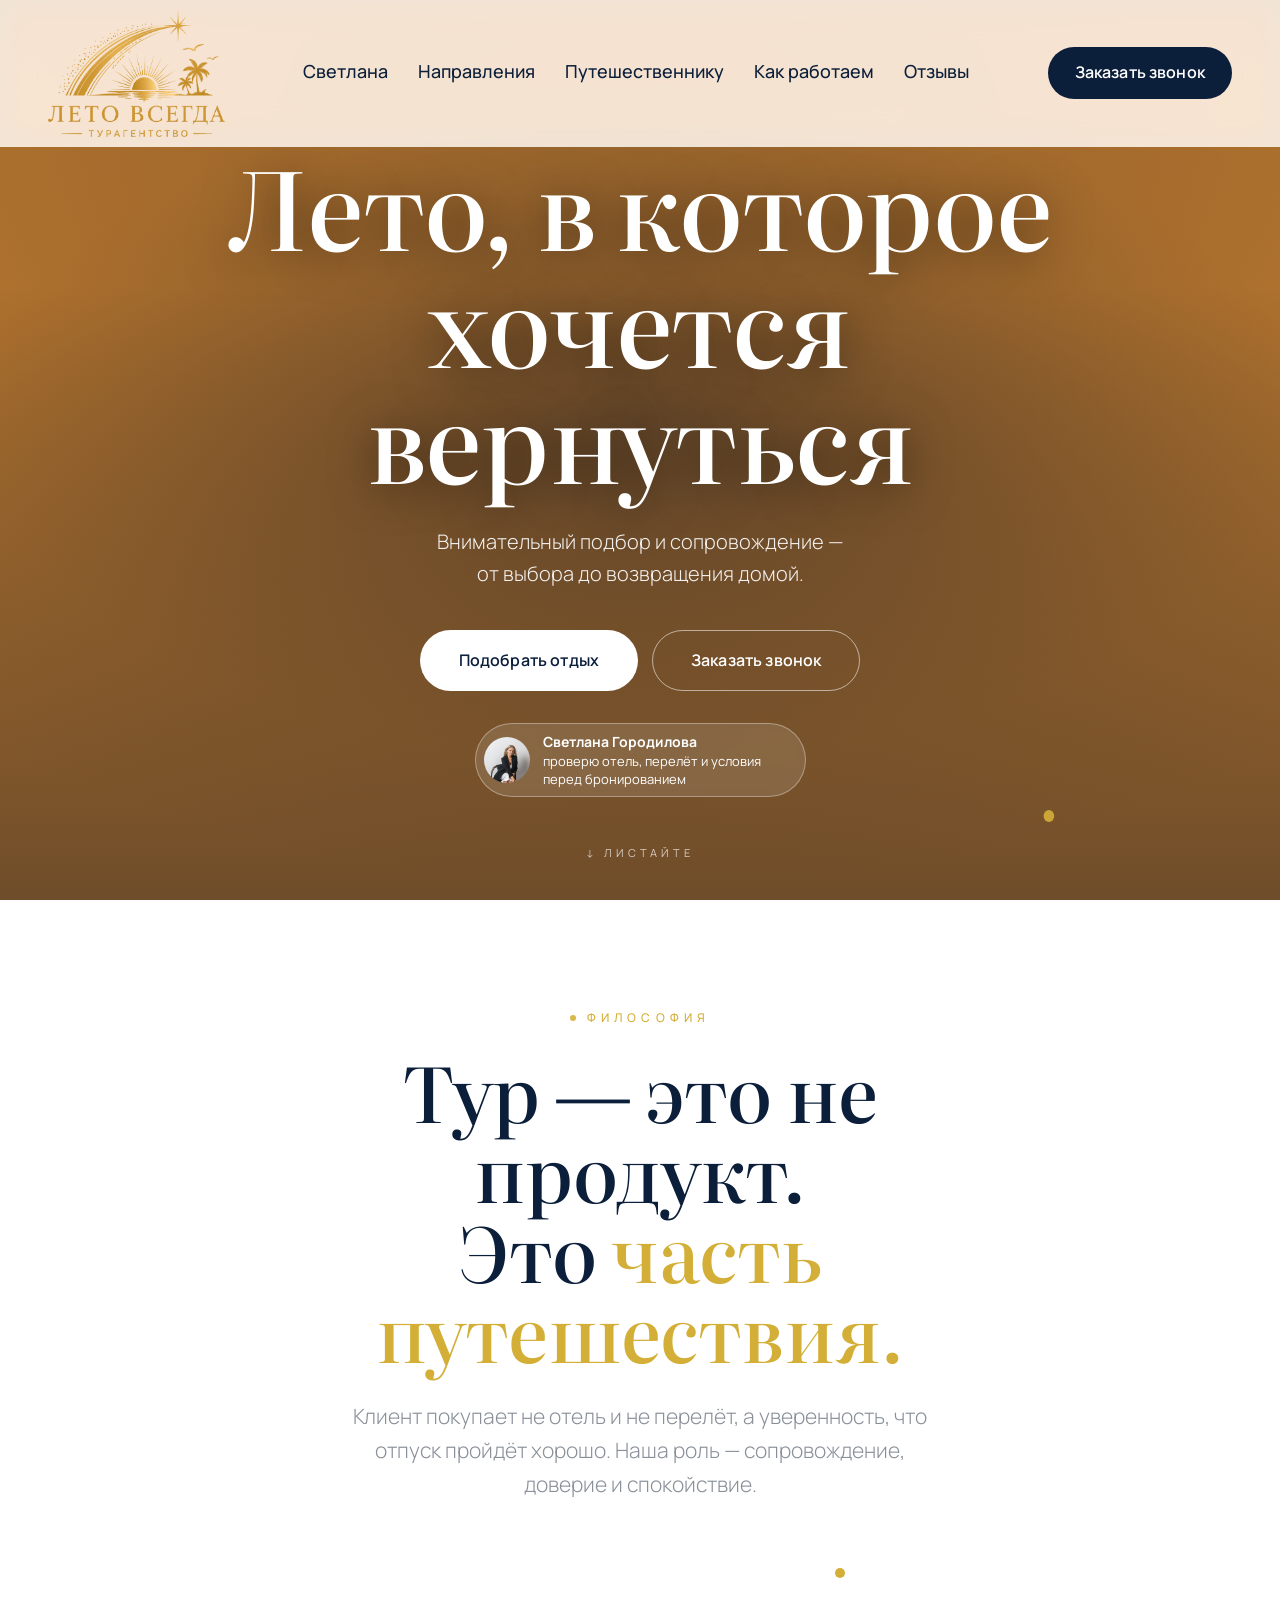
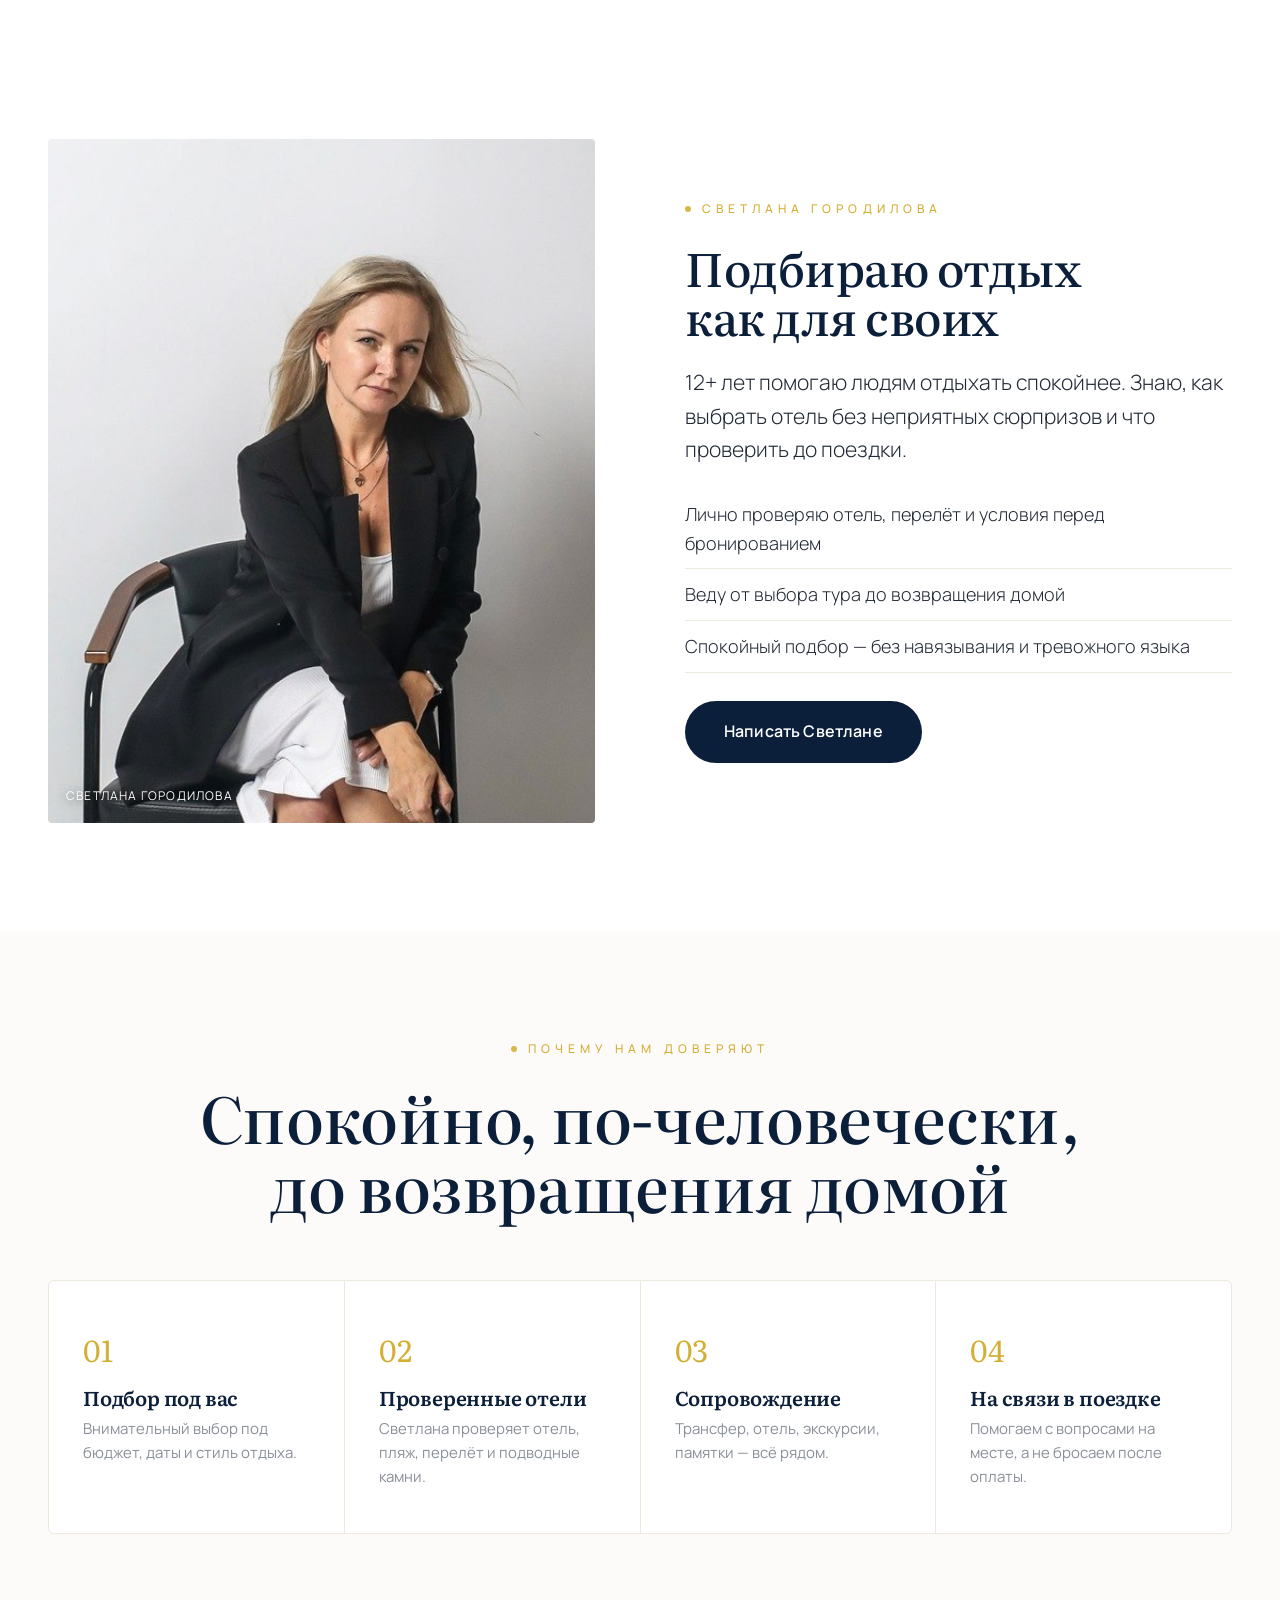
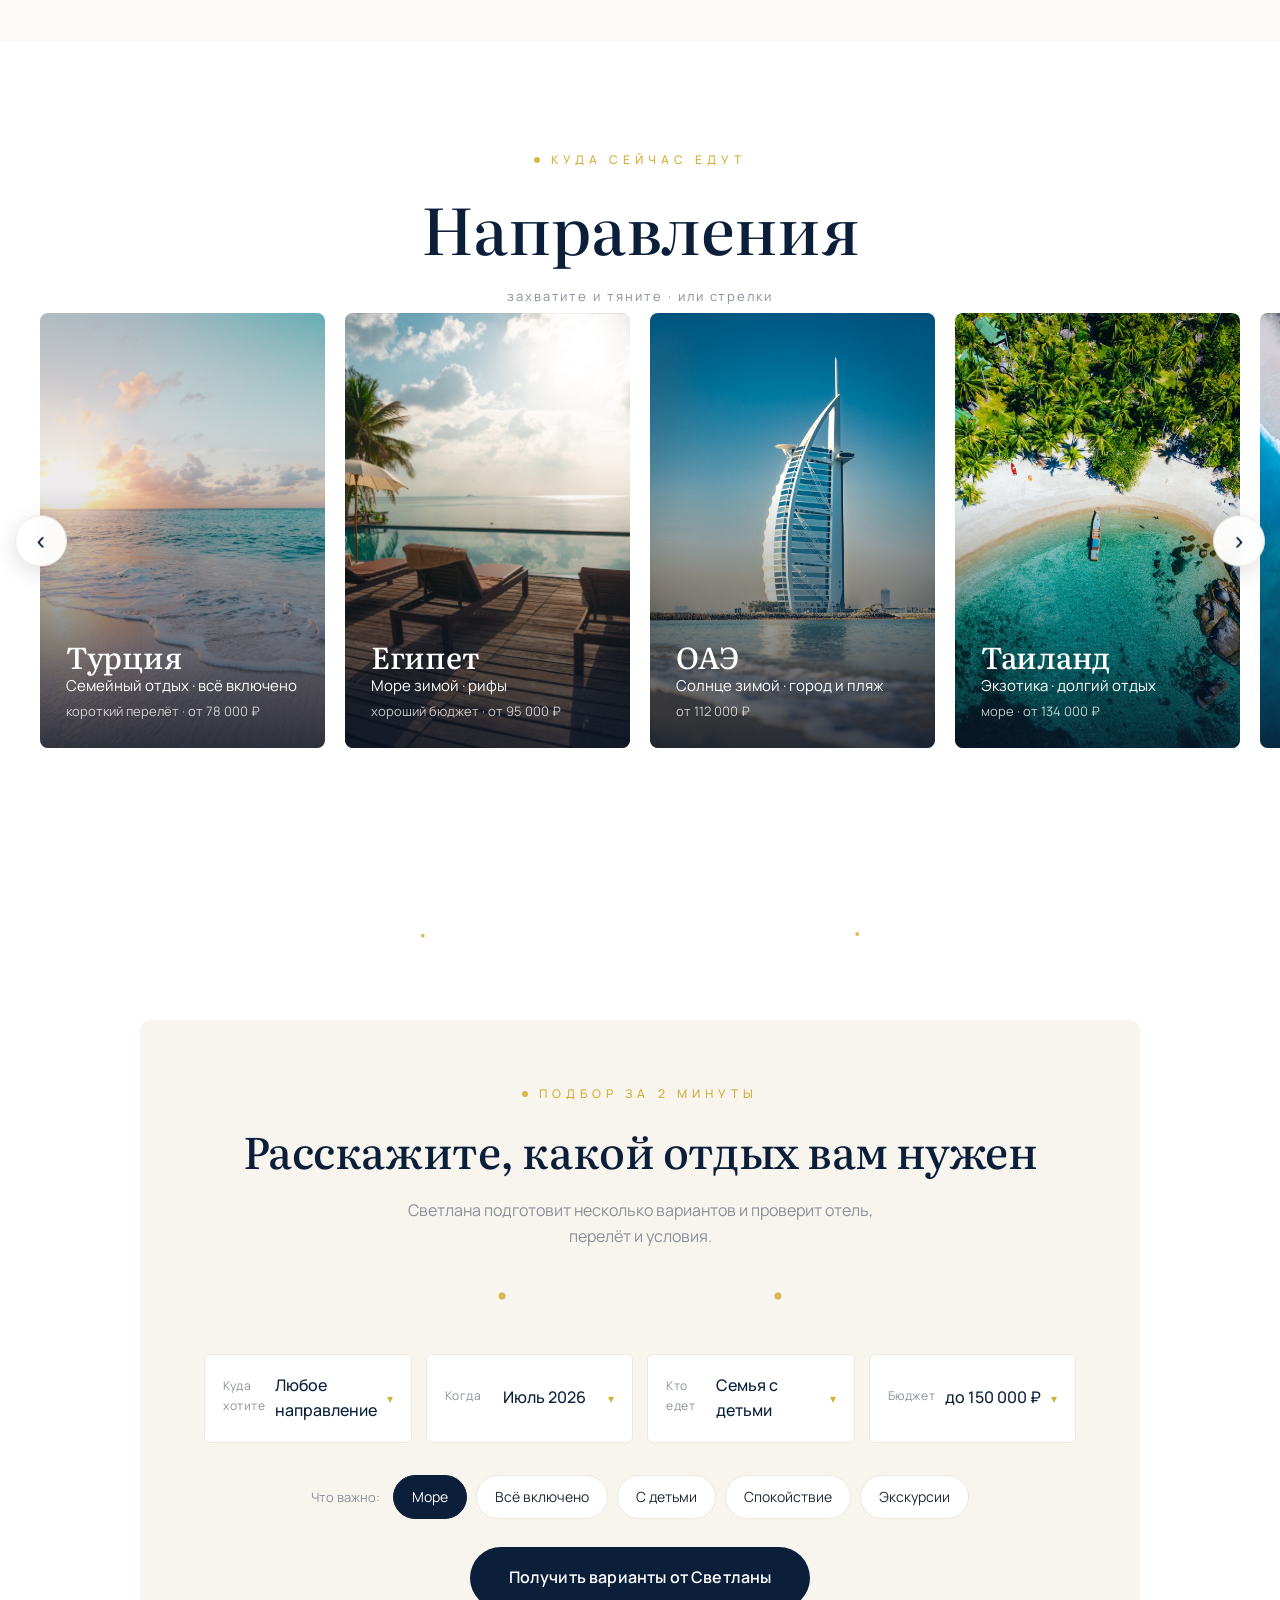
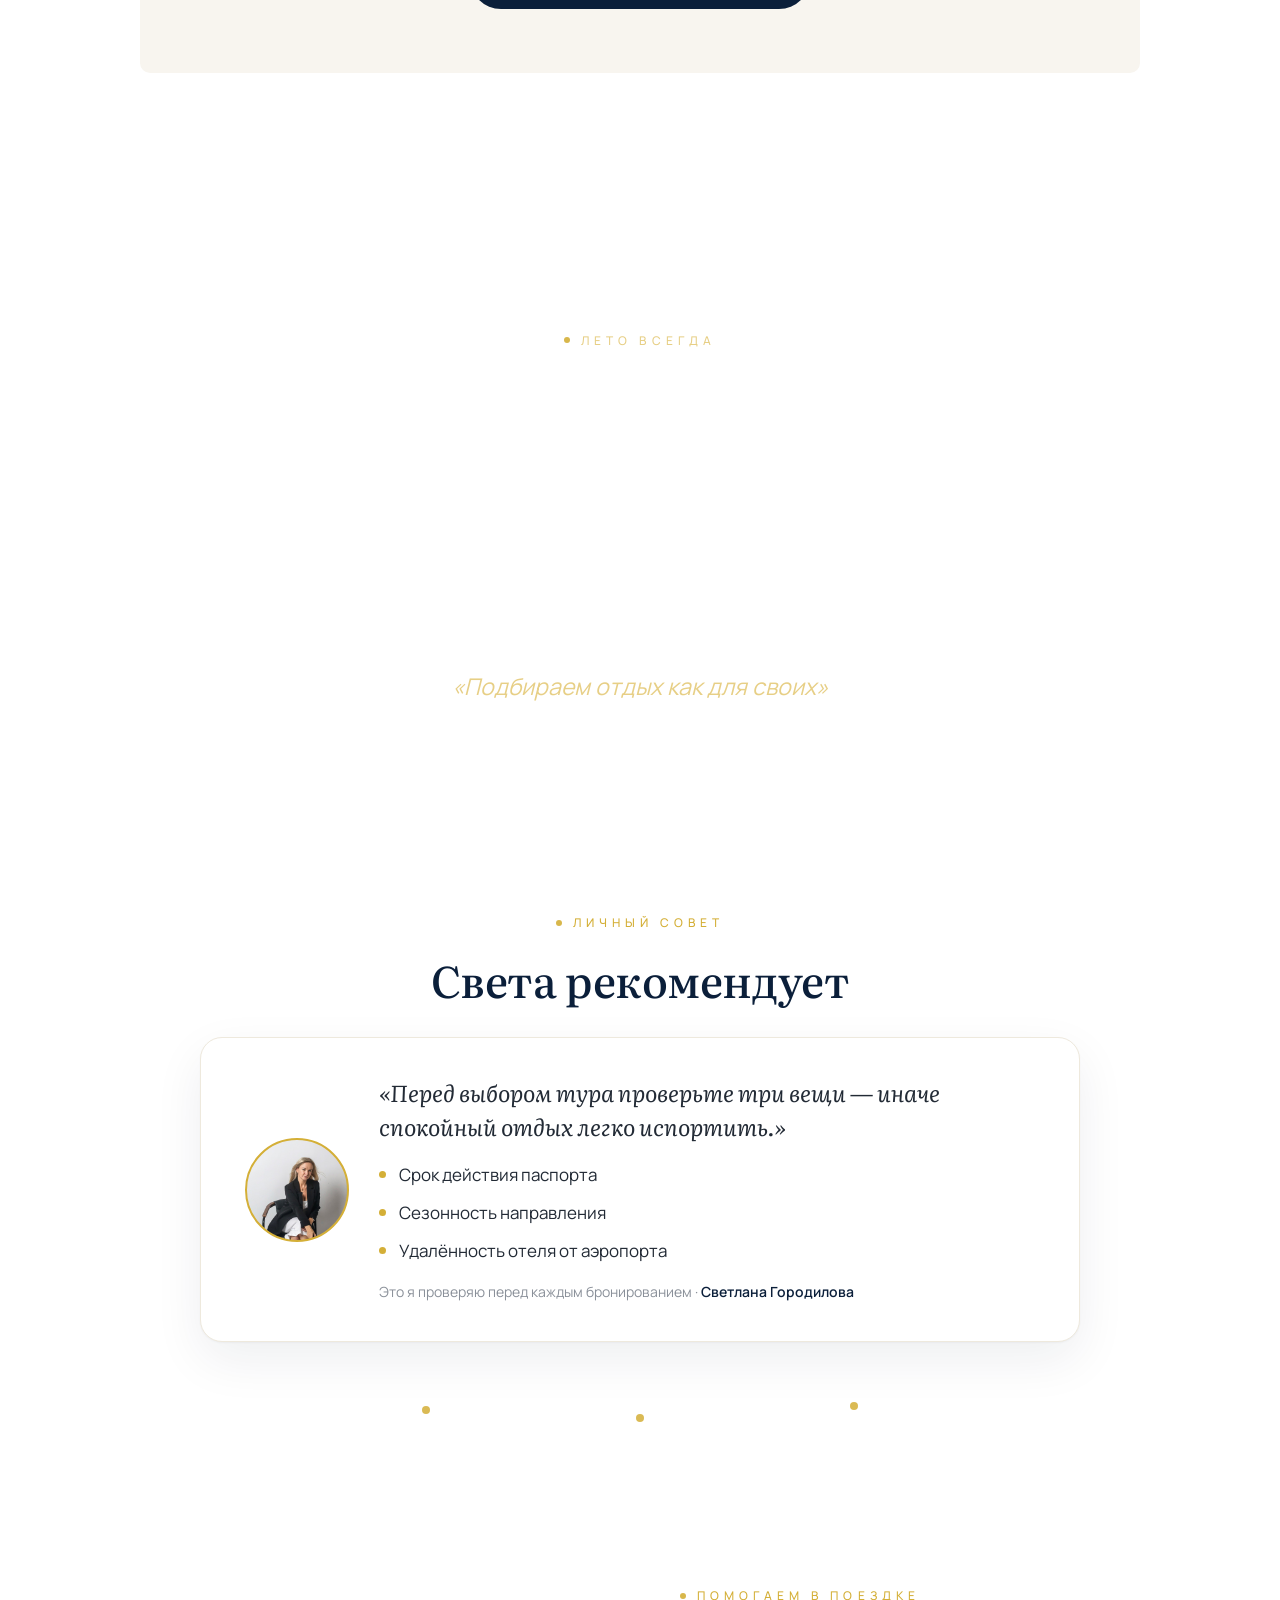
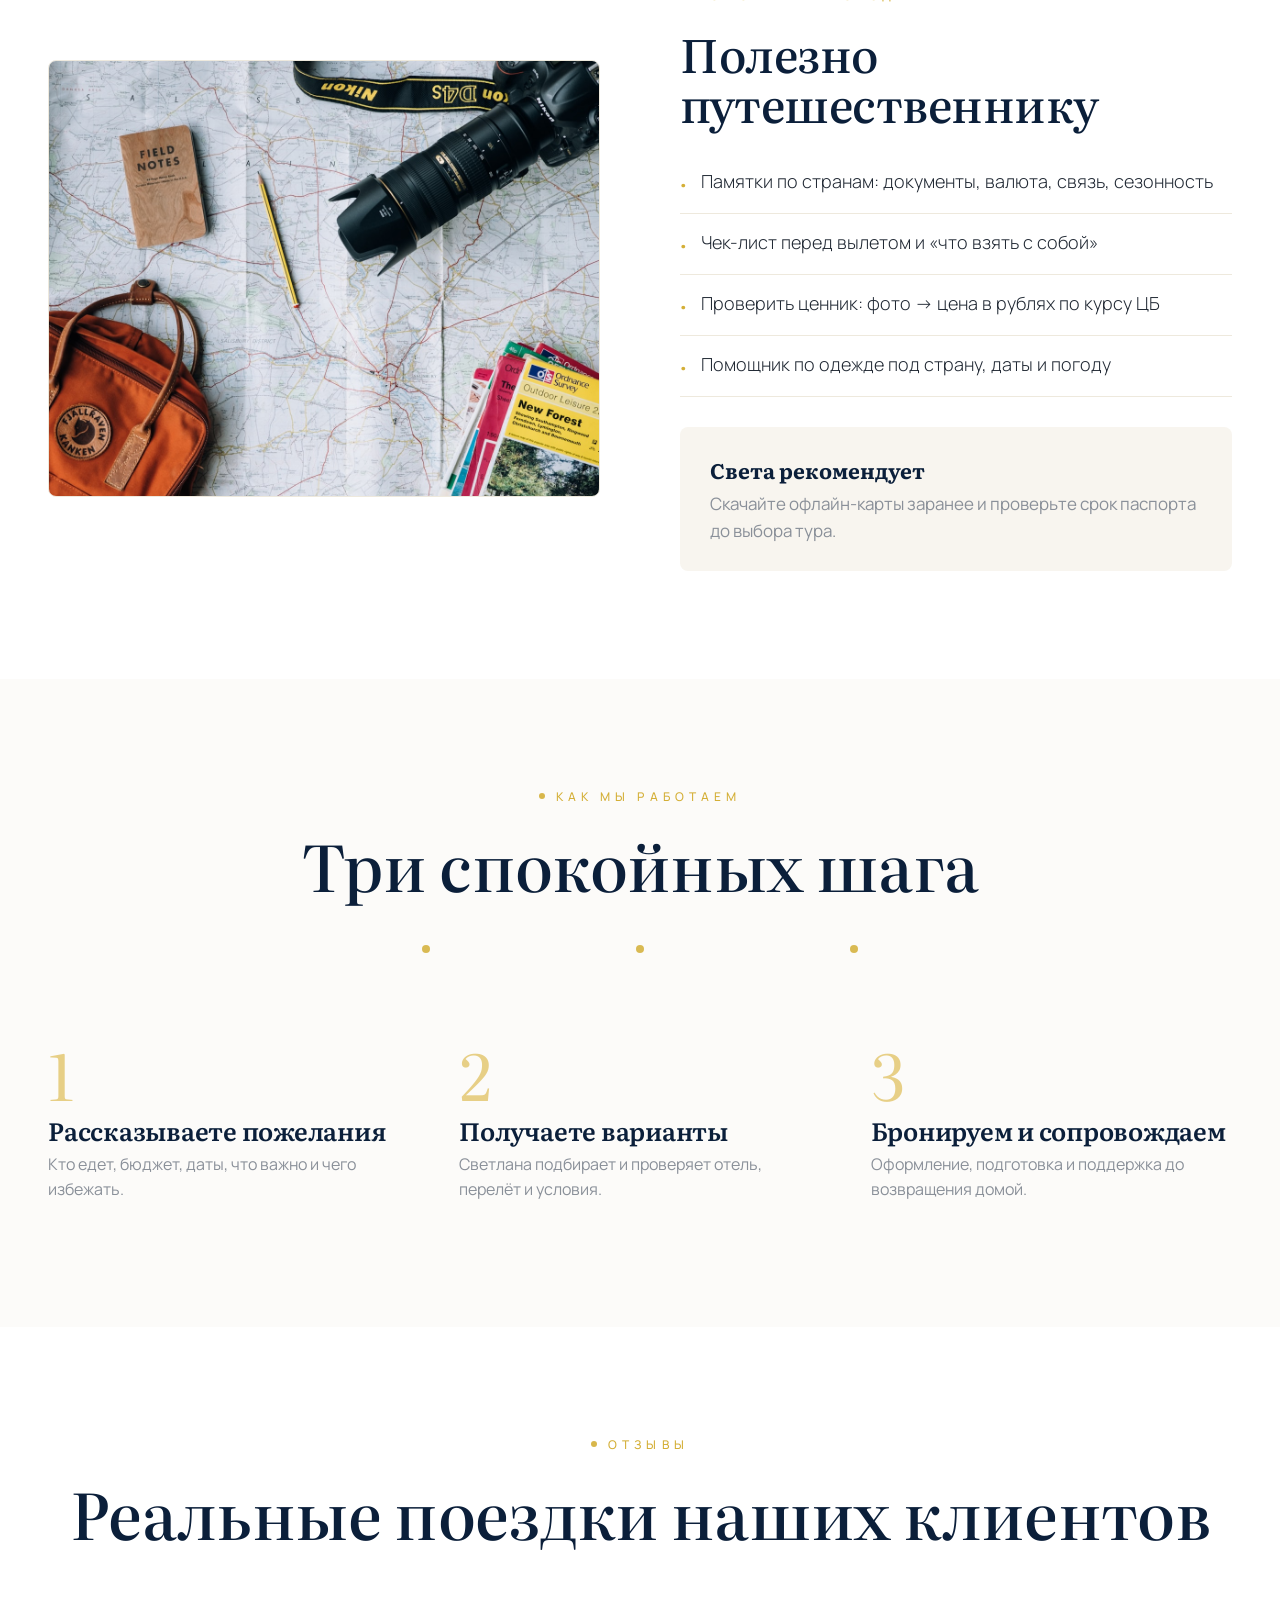
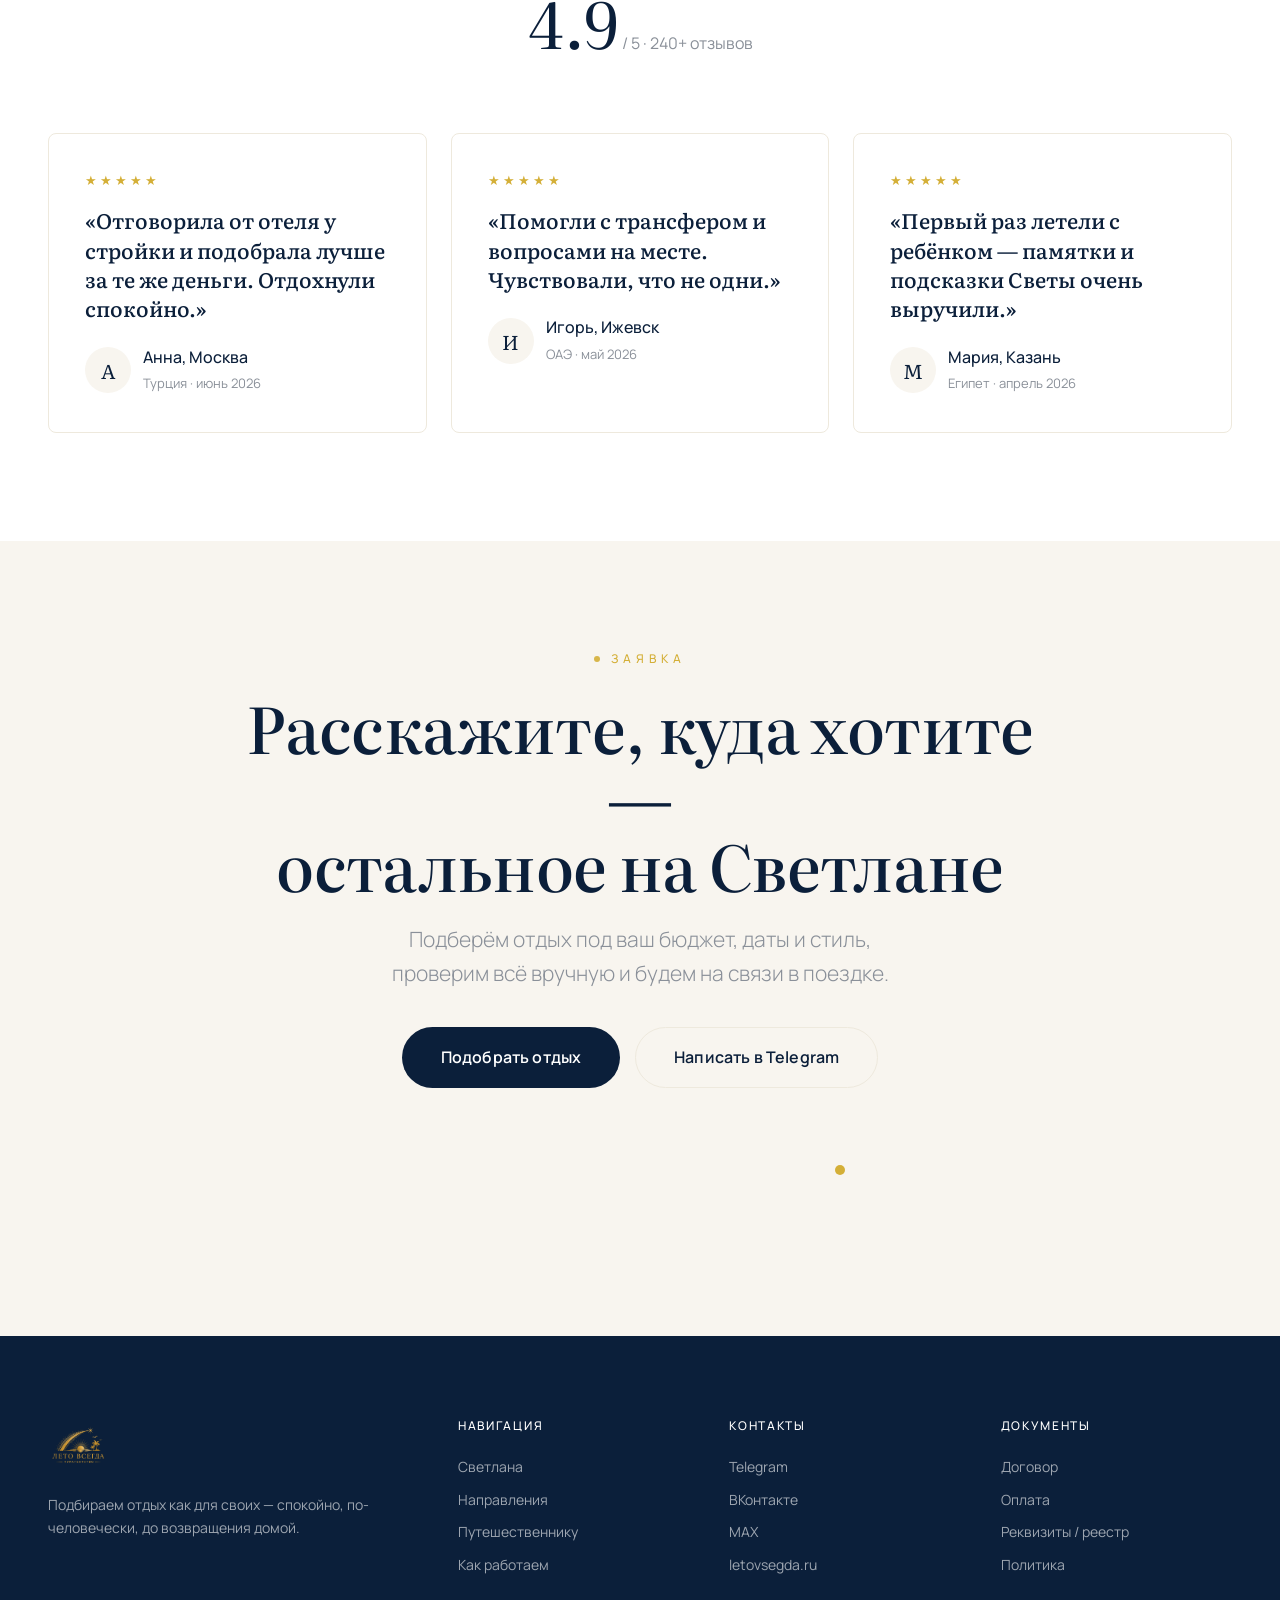
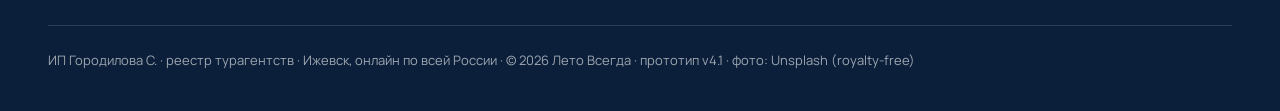
==== index.html @ 659d8011 "Лето Всегда — сайт (вариант A), все изображения локально" ====
<!DOCTYPE html>
<html lang="ru">
<head>
<meta charset="UTF-8">
<meta name="viewport" content="width=device-width, initial-scale=1.0">
<title>Лето Всегда — туристическое агентство Светланы Городиловой</title>
<link rel="preconnect" href="https://fonts.googleapis.com">
<link rel="preconnect" href="https://fonts.gstatic.com" crossorigin>
<link href="https://fonts.googleapis.com/css2?family=Literata:ital,wght@0,400;0,500;0,600;1,400&family=Manrope:wght@300;400;500;600;700&display=swap" rel="stylesheet">
<style>
  :root{
    --white:#FFFFFF; --gold:#D4AF37; --gold-soft:#E7CF86; --cream:#F8F5EF;
    --navy:#0B1F3A; --ink:#222a35; --muted:#8a9099; --line:#eee9dd;
    --serif:'Literata',Georgia,serif; --sans:'Manrope',-apple-system,Segoe UI,Roboto,sans-serif;
  }
  *{box-sizing:border-box;margin:0;padding:0}
  html{scroll-behavior:smooth}
  body{font-family:var(--sans);color:var(--ink);background:var(--white);line-height:1.6;font-weight:400;-webkit-font-smoothing:antialiased;overflow-x:hidden}
  img{max-width:100%;display:block}
  a{color:inherit;text-decoration:none}
  .wrap{max-width:1280px;margin:0 auto;padding:0 clamp(20px,5vw,48px)}
  .narrow{max-width:920px;margin:0 auto}
  h1,h2,h3{font-family:var(--serif);color:var(--navy);font-weight:500;line-height:1.08;letter-spacing:-.01em}
  h1{font-size:clamp(46px,8vw,104px)}
  h2{font-size:clamp(34px,5vw,64px);margin-bottom:24px}
  h3{font-size:25px;font-weight:600;margin-bottom:8px}
  p{margin-bottom:16px}
  .lead{font-size:21px;color:var(--ink);font-weight:300}
  .muted{color:var(--muted)}
  .kick{font-size:12px;letter-spacing:.42em;text-transform:uppercase;color:var(--gold);font-weight:500;margin-bottom:24px}
  .kick::before{content:'';display:inline-block;width:6px;height:6px;border-radius:50%;background:var(--gold);vertical-align:middle;margin:-2px 11px 0 0;opacity:.9}
  section{padding:clamp(60px,9vw,108px) 0}
  .center{text-align:center}

  .btn{display:inline-flex;align-items:center;gap:10px;font-family:var(--sans);font-weight:600;font-size:16px;border-radius:100px;padding:17px 38px;cursor:pointer;border:1px solid transparent;transition:.2s;letter-spacing:.01em}
  .btn-gold{background:var(--gold);color:#312707}
  .btn-gold:hover{filter:brightness(1.06);transform:translateY(-1px)}
  .btn-navy{background:var(--navy);color:#fff}
  .btn-navy:hover{background:#15305a;transform:translateY(-1px)}
  .btn-white{background:#fff;color:var(--navy)}
  .btn-white:hover{transform:translateY(-1px)}
  .btn-line{background:transparent;color:var(--navy);border-color:var(--line)}
  .btn-line:hover{border-color:var(--gold)}
  .btn-light{background:transparent;color:#fff;border:1px solid rgba(255,255,255,.55)}
  .btn-light:hover{background:rgba(255,255,255,.12)}

  /* golden arc motif (Mastercard orbital) */
  .arc{width:100%;max-width:680px;height:90px;margin:0 auto;display:block}
  /* signature: Света рекомендует */
  .sreco .card{max-width:880px;margin:0 auto;background:#fff;border:1px solid var(--line);border-radius:22px;padding:38px 44px;display:flex;gap:30px;align-items:center;box-shadow:0 1px 2px rgba(20,30,50,.04),0 18px 50px rgba(20,30,50,.07)}
  .sreco .ava{width:104px;height:104px;border-radius:50%;flex-shrink:0;background:url('assets/svetlana.jpg') center 18%/cover;border:2px solid var(--gold)}
  .sreco .tag{display:inline-flex;align-items:center;gap:9px;font-size:12px;letter-spacing:.28em;text-transform:uppercase;color:var(--gold);font-weight:600;margin-bottom:14px}
  .sreco .tag .d{width:7px;height:7px;border-radius:50%;background:var(--gold);display:inline-block}
  .sreco .txt{font-family:var(--serif);font-size:23px;line-height:1.45;color:var(--ink);font-style:italic;margin:0}
  .sreco .by{margin-top:16px;font-size:14px;color:var(--muted)}
  .sreco .reco-list{list-style:none;margin:18px 0 6px;display:flex;flex-direction:column;gap:11px}
  .sreco .reco-list li{display:flex;align-items:center;gap:13px;font-size:17px;color:var(--ink)}
  .sreco .reco-list li .d{width:7px;height:7px;border-radius:50%;background:var(--gold);flex-shrink:0}
  @media(max-width:680px){ .sreco .card{flex-direction:column;text-align:center;padding:30px 24px} }

  /* header */
  header{position:fixed;top:0;left:0;right:0;z-index:50;background:rgba(255,255,255,.82);backdrop-filter:blur(16px) saturate(180%);-webkit-backdrop-filter:blur(16px) saturate(180%);border-bottom:1px solid transparent;transition:background .3s,border-color .3s,box-shadow .3s}
  header.scrolled{background:rgba(255,255,255,.97);border-bottom-color:var(--line);box-shadow:0 1px 30px rgba(20,30,50,.05)}
  .nav{display:flex;align-items:center;justify-content:space-between;height:clamp(78px,11.5vw,146px);transition:height .3s}
  .nav .logo{height:clamp(64px,10vw,132px);width:auto;transition:.3s}
  header.scrolled .nav{height:clamp(70px,9vw,116px)}
  header.scrolled .nav .logo{height:clamp(58px,8vw,104px)}
  .nav nav{display:flex;gap:30px;font-size:18px;font-weight:500;color:var(--navy)}
  .nav nav a{position:relative;padding-bottom:4px;transition:color .2s}
  .nav nav a:hover{color:var(--gold)}
  .nav nav a::after{content:'';position:absolute;left:0;right:0;bottom:0;height:1.5px;background:var(--gold);transform:scaleX(0);transition:transform .25s;transform-origin:left}
  .nav nav a:hover::after{transform:scaleX(1)}
  .nav .right{display:flex;align-items:center;gap:18px}
  .burger{display:none;align-items:center;gap:11px;background:none;border:0;cursor:pointer;padding:8px 2px;flex-shrink:0}
  .burger .bl{font-size:16px;font-weight:600;color:var(--navy)}
  .burger .lines{display:flex;flex-direction:column;gap:6px;width:27px}
  .burger .lines span{display:block;width:100%;height:2px;background:var(--navy);border-radius:2px;transition:.3s}
  .m-cta{display:none}
  @media(max-width:920px){
    .burger{display:flex}
    .nav>nav{display:none;position:absolute;top:100%;left:0;right:0;flex-direction:column;gap:0;background:rgba(255,255,255,.98);-webkit-backdrop-filter:blur(16px);backdrop-filter:blur(16px);padding:8px clamp(20px,5vw,48px) 22px;border-bottom:1px solid var(--line);box-shadow:0 24px 40px rgba(20,30,50,.1)}
    header.open .nav>nav{display:flex}
    .nav>nav a{padding:16px 2px;font-size:18px;border-bottom:1px solid var(--line);color:var(--navy)}
    .nav>nav a::after{display:none}
    .m-cta{display:block;margin-top:18px;text-align:center;background:var(--navy);color:#fff;border-radius:100px;border-bottom:0;padding:16px}
    .bar-cta{display:none}
    header.open .burger .lines span:nth-child(1){transform:translateY(8px) rotate(45deg)}
    header.open .burger .lines span:nth-child(2){opacity:0}
    header.open .burger .lines span:nth-child(3){transform:translateY(-8px) rotate(-45deg)}
  }

  /* HERO — radical minimal (Tesla + Apple) */
  .hero{position:relative;height:100vh;min-height:680px;display:flex;align-items:center;justify-content:center;text-align:center;color:#fff;
    background:radial-gradient(95% 68% at 50% 47%,rgba(8,18,36,.44) 0%,rgba(8,18,36,.07) 55%,transparent 76%),
    linear-gradient(180deg,rgba(8,18,36,.12),transparent 32%,rgba(8,18,36,.42)),
    url('assets/hero.jpg') center/cover no-repeat,
    #b9772e}
  .hero h1{color:#fff;max-width:14ch;margin:0 auto;font-size:clamp(52px,8.6vw,108px);text-shadow:0 4px 44px rgba(0,0,0,.5)}
  .hero-logo{height:clamp(96px,12vw,150px);width:auto;margin:0 auto 22px;filter:drop-shadow(0 6px 30px rgba(0,0,0,.6)) drop-shadow(0 0 55px rgba(8,18,36,.55))}
  .hero .sub{font-size:20px;color:rgba(255,255,255,.92);margin:30px auto 40px;max-width:34ch;font-weight:300}
  .hero .scroll{position:absolute;bottom:38px;left:50%;transform:translateX(-50%);font-size:11px;letter-spacing:.35em;text-transform:uppercase;color:rgba(255,255,255,.7)}
  .hero .arc-overlay{position:absolute;bottom:-1px;left:0;width:100%;height:140px;opacity:.9;pointer-events:none}
  .hero-sv{display:inline-flex;align-items:center;gap:13px;margin-top:32px;background:rgba(255,255,255,.12);border:1px solid rgba(255,255,255,.35);backdrop-filter:blur(8px);border-radius:100px;padding:8px 22px 8px 8px;color:#fff;text-align:left}
  .hero-sv .av{width:46px;height:46px;border-radius:50%;background:var(--gold);color:#312707;display:flex;align-items:center;justify-content:center;font-family:var(--serif);font-size:21px;flex-shrink:0}
  .hero-sv .t{font-size:13px;line-height:1.4;max-width:30ch} .hero-sv .t b{display:block;font-size:14px}
  /* route line divider (golden trail as map route) */
  .route{display:block;width:100%;max-width:460px;height:52px;margin:0 auto;opacity:.85}

  /* statement (Apple big serif on white air) */
  .statement{text-align:center}
  .statement h2{font-size:clamp(38px,6vw,76px);line-height:1.05;max-width:16ch;margin:0 auto;font-weight:500}
  .statement em{font-style:normal;color:var(--gold)}

  /* svetlana editorial split */
  .sv{display:grid;grid-template-columns:1fr 1fr;gap:90px;align-items:center}
  .sv .photo{aspect-ratio:4/5;border-radius:4px;overflow:hidden;position:relative}
  .sv .photo img{width:100%;height:100%;object-fit:cover}
  .sv .photo .cap{position:absolute;bottom:18px;left:18px;font-size:12px;color:#fff;letter-spacing:.1em;text-transform:uppercase;text-shadow:0 1px 8px rgba(0,0,0,.5)}
  .sv ul{list-style:none;margin:22px 0 28px}
  .sv li{padding:11px 0;border-bottom:1px solid var(--line);font-size:18px;font-weight:300}
  @media(max-width:880px){ .sv{grid-template-columns:1fr;gap:40px} }

  /* trust — clean, no emoji */
  .grid4{display:grid;grid-template-columns:repeat(4,1fr);gap:1px;background:var(--line);border:1px solid var(--line);border-radius:6px;overflow:hidden;margin-top:60px}
  .tcell{background:#fff;padding:44px 34px;text-align:left}
  .tcell .nn{font-family:var(--serif);font-size:30px;color:var(--gold);margin-bottom:14px}
  @media(max-width:880px){ .grid4{grid-template-columns:1fr 1fr} }

  /* directions — photo cards (Airbnb) */
  .dir{display:grid;grid-template-columns:repeat(4,1fr);gap:14px;margin-top:60px}
  .dest{border-radius:8px;overflow:hidden;position:relative;height:420px;display:flex;align-items:flex-end;color:#fff;background-size:cover;background-position:center;transition:.3s}
  .dest:hover{transform:translateY(-4px)}
  .dest:after{content:'';position:absolute;inset:0;background:linear-gradient(180deg,transparent 40%,rgba(8,18,36,.8))}
  .dest .b{position:relative;z-index:2;padding:26px;width:100%}
  .dest .b h3{color:#fff;font-size:30px;font-weight:500;margin-bottom:2px}
  .dest .b .p{font-weight:400;font-size:15px}
  .dest .b .p small{display:block;color:rgba(255,255,255,.75);font-size:13px;margin-top:3px}
  @media(max-width:880px){ .dir{grid-template-columns:1fr 1fr} }
  /* full-bleed carousel */
  .carousel-wrap{position:relative;width:100%}
  .carousel{display:flex;gap:20px;overflow-x:auto;scroll-snap-type:x mandatory;padding:6px clamp(16px,4vw,40px) 26px;scroll-padding-left:clamp(16px,4vw,40px);cursor:grab;scrollbar-width:none;-ms-overflow-style:none;-webkit-overflow-scrolling:touch}
  .carousel::-webkit-scrollbar{display:none}
  .carousel.dragging{cursor:grabbing;scroll-snap-type:none;user-select:none}
  .carousel .dest{flex:0 0 calc((100% - 60px)/4);height:clamp(360px,34vw,460px);scroll-snap-align:start}
  .car-arrow{position:absolute;top:50%;transform:translateY(-50%);z-index:6;width:clamp(42px,4vw,54px);height:clamp(42px,4vw,54px);border-radius:50%;background:rgba(255,255,255,.95);border:1px solid var(--line);box-shadow:0 6px 22px rgba(20,30,50,.14);color:var(--navy);font-size:26px;line-height:1;display:flex;align-items:center;justify-content:center;cursor:pointer;transition:.2s;-webkit-backdrop-filter:blur(6px);backdrop-filter:blur(6px)}
  .car-arrow:hover{background:var(--navy);color:#fff;border-color:var(--navy)}
  .car-prev{left:clamp(4px,1.2vw,16px)} .car-next{right:clamp(4px,1.2vw,16px)}
  @media(max-width:1100px){ .carousel .dest{flex-basis:calc((100% - 40px)/3)} }
  @media(max-width:760px){ .carousel .dest{flex-basis:calc((100% - 20px)/2)} }
  @media(max-width:520px){ .carousel .dest{flex-basis:100%} .car-arrow{display:none} }
  .hint{font-size:13px;letter-spacing:.15em;color:var(--muted);margin-top:6px}

  /* quiz */
  .quiz{background:var(--cream);border-radius:10px;padding:clamp(28px,5vw,64px);max-width:1000px;margin:60px auto 0;text-align:center}
  .quiz .row{display:grid;grid-template-columns:repeat(4,1fr);gap:14px;margin:32px 0}
  .quiz .f{background:#fff;border:1px solid var(--line);border-radius:6px;padding:18px;text-align:left}
  .quiz .f span{display:block;font-size:12px;color:var(--muted);margin-bottom:5px;letter-spacing:.05em}
  .quiz .f b{color:var(--navy);font-weight:500}
  .quiz .f.sel{display:flex;justify-content:space-between;align-items:center}
  .quiz .f.sel:after{content:'▾';color:var(--gold);font-size:12px}
  .chips{display:flex;gap:9px;flex-wrap:wrap;justify-content:center;margin:4px 0 28px}
  .chip{padding:10px 18px;border-radius:100px;border:1px solid var(--line);background:#fff;font-size:14px;color:var(--ink);cursor:pointer}
  .chip.on{background:var(--navy);color:#fff;border-color:var(--navy)}
  @media(max-width:760px){ .quiz .row{grid-template-columns:1fr 1fr} }

  /* full-bleed cinematic quote (Tesla) */
  .band{position:relative;color:#fff;text-align:center;padding:clamp(80px,14vw,150px) 0;
    background:linear-gradient(rgba(8,18,36,.45),rgba(8,18,36,.45)),
    url('assets/band.jpg') center/cover no-repeat;background-attachment:fixed}
  .band h2{color:#fff;font-size:clamp(36px,5vw,68px);max-width:18ch;margin:0 auto;font-weight:500}
  .band .q{font-style:italic;font-size:23px;color:var(--gold-soft);margin-top:18px}

  /* editorial (Notion) */
  .edi{display:grid;grid-template-columns:1fr 1fr;gap:80px;align-items:center}
  .edi .frame{border-radius:8px;overflow:hidden;border:1px solid var(--line)}
  .edi ul{list-style:none}
  .edi li{padding:14px 0;border-bottom:1px solid var(--line);font-size:18px;font-weight:300;display:flex;gap:14px}
  .edi li b{color:var(--gold);font-family:var(--serif);font-size:20px}
  .reco{background:var(--cream);border-radius:8px;padding:26px 30px;margin-top:30px;font-size:17px}
  .reco b{color:var(--navy);font-family:var(--serif);font-size:21px;display:block;margin-bottom:4px}
  @media(max-width:880px){ .edi{grid-template-columns:1fr;gap:40px} }

  /* steps */
  .steps{display:grid;grid-template-columns:repeat(3,1fr);gap:50px;margin-top:70px}
  .step{text-align:left}
  .step .n{font-family:var(--serif);font-size:64px;color:var(--gold-soft);line-height:.9;margin-bottom:14px}
  @media(max-width:760px){ .steps{grid-template-columns:1fr;gap:36px} }

  /* reviews */
  .rev{display:grid;grid-template-columns:repeat(3,1fr);gap:24px;margin-top:60px}
  .review{padding:36px;border:1px solid var(--line);border-radius:8px;text-align:left}
  .review .q{font-family:var(--serif);font-size:21px;color:var(--navy);font-weight:500;line-height:1.4;margin-bottom:22px}
  .review .who{display:flex;align-items:center;gap:12px}
  .review .av{width:46px;height:46px;border-radius:50%;background:var(--cream);display:flex;align-items:center;justify-content:center;font-family:var(--serif);color:var(--navy);font-size:20px}
  .review .who b{color:var(--navy);font-weight:500} .review .who span{font-size:13px;color:var(--muted)}
  .stars{color:var(--gold);letter-spacing:3px;font-size:13px;margin-bottom:14px}
  .rating{font-family:var(--serif);font-size:64px;color:var(--navy)}
  @media(max-width:880px){ .rev{grid-template-columns:1fr} }

  /* CTA */
  .final{text-align:center;background:var(--cream)}

  footer{background:var(--navy);color:rgba(255,255,255,.6);padding:80px 0 40px;font-size:14px}
  .fcols{display:grid;grid-template-columns:1.6fr 1fr 1fr 1fr;gap:40px}
  footer h4{font-family:var(--sans);font-size:12px;letter-spacing:.14em;text-transform:uppercase;color:#fff;margin-bottom:16px;font-weight:500}
  footer a{display:block;padding:5px 0;color:rgba(255,255,255,.6)}
  footer a:hover{color:var(--gold-soft)}
  footer .logo{height:60px;margin-bottom:18px}
  .req{margin-top:44px;padding-top:24px;border-top:1px solid rgba(255,255,255,.13);font-size:13px}
  @media(max-width:760px){ .fcols{grid-template-columns:1fr 1fr} }
  @media(max-width:560px){
    .grid4{grid-template-columns:1fr}
    .dir{grid-template-columns:1fr}
    .quiz .row{grid-template-columns:1fr}
    .fcols{grid-template-columns:1fr;gap:26px}
    .hero .sub{font-size:18px}
    .hero-sv{padding:8px 18px 8px 8px}
  }
</style>
</head>
<body>

<!-- reusable golden arc -->
<svg style="display:none"><defs>
  <linearGradient id="goldgrad" x1="0" y1="0" x2="1" y2="0">
    <stop offset="0" stop-color="#E7CF86" stop-opacity="0"/><stop offset=".5" stop-color="#D4AF37"/><stop offset="1" stop-color="#E7CF86" stop-opacity="0"/>
  </linearGradient>
</defs></svg>

<header>
  <div class="wrap nav">
    <a href="#" style="display:flex;align-items:center"><img class="logo" src="img/logo-nav.png" alt="Лето Всегда"></a>
    <nav><a href="#svetlana">Светлана</a><a href="#napravleniya">Направления</a><a href="#help">Путешественнику</a><a href="#how">Как работаем</a><a href="#reviews">Отзывы</a><a href="#zayavka" class="m-cta">Заказать звонок</a></nav>
    <a href="#zayavka" class="btn btn-navy bar-cta" style="padding:12px 26px">Заказать звонок</a>
    <button class="burger" aria-label="Меню" aria-expanded="false"><span class="bl">Меню</span><span class="lines"><span></span><span></span><span></span></span></button>
  </div>
</header>

<!-- HERO: radical minimal -->
<section class="hero">
  <div class="wrap">
    <div class="kick" style="color:var(--gold-soft)">Туристическое агентство Светланы Городиловой</div>
    <h1>Лето, в которое хочется вернуться</h1>
    <p class="sub">Внимательный подбор и сопровождение — от выбора до возвращения домой.</p>
    <div style="display:flex;gap:14px;justify-content:center;flex-wrap:wrap">
      <a href="#quiz" class="btn btn-white">Подобрать отдых</a>
      <a href="#zayavka" class="btn btn-light">Заказать звонок</a>
    </div>
    <div class="hero-sv"><div class="av" style="background-image:url('assets/svetlana.jpg');background-size:cover;background-position:center 16%;font-size:0">С</div><div class="t"><b>Светлана Городилова</b>проверю отель, перелёт и условия перед бронированием</div></div>
  </div>
  <div class="scroll">↓ листайте</div>
  <svg class="arc-overlay" viewBox="0 0 1440 140" preserveAspectRatio="none">
    <path d="M0,120 C400,30 1040,30 1440,120" fill="none" stroke="url(#goldgrad)" stroke-width="2.5"/>
    <circle cx="1180" cy="55" r="6" fill="#D4AF37"/>
  </svg>
</section>

<!-- STATEMENT -->
<section class="statement"><div class="wrap narrow">
  <div class="kick">Философия</div>
  <h2>Тур — это не продукт.<br>Это <em>часть путешествия.</em></h2>
  <p class="lead muted" style="margin-top:30px;max-width:48ch;margin-left:auto;margin-right:auto">Клиент покупает не отель и не перелёт, а уверенность, что отпуск пройдёт хорошо. Наша роль — сопровождение, доверие и спокойствие.</p>
  <svg class="arc" viewBox="0 0 680 90" style="margin-top:40px"><path d="M40,70 C220,10 460,10 640,70" fill="none" stroke="url(#goldgrad)" stroke-width="2"/><circle cx="540" cy="32" r="5" fill="#D4AF37"/></svg>
</div></section>

<!-- SVETLANA -->
<section id="svetlana" style="padding-top:0"><div class="wrap sv">
  <div class="photo"><span class="cap">Светлана Городилова</span>
    <img src="assets/svetlana.jpg" alt="Светлана Городилова" style="object-position:center 18%">
  </div>
  <div>
    <div class="kick">Светлана Городилова</div>
    <h2 style="font-size:clamp(32px,3.6vw,48px)">Подбираю отдых как&nbsp;для&nbsp;своих</h2>
    <p class="lead">12+ лет помогаю людям отдыхать спокойнее. Знаю, как выбрать отель без неприятных сюрпризов и что проверить до поездки.</p>
    <ul>
      <li>Лично проверяю отель, перелёт и условия перед бронированием</li>
      <li>Веду от выбора тура до возвращения домой</li>
      <li>Спокойный подбор — без навязывания и тревожного языка</li>
    </ul>
    <a href="#zayavka" class="btn btn-navy">Написать Светлане</a>
  </div>
</div></section>

<!-- TRUST -->
<section style="background:#fcfbf9"><div class="wrap center">
  <div class="kick">Почему нам доверяют</div>
  <h2>Спокойно, по-человечески,<br>до возвращения домой</h2>
  <div class="grid4">
    <div class="tcell"><div class="nn">01</div><h3 style="font-size:20px">Подбор под вас</h3><p class="muted" style="margin:0;font-size:15px">Внимательный выбор под бюджет, даты и стиль отдыха.</p></div>
    <div class="tcell"><div class="nn">02</div><h3 style="font-size:20px">Проверенные отели</h3><p class="muted" style="margin:0;font-size:15px">Светлана проверяет отель, пляж, перелёт и подводные камни.</p></div>
    <div class="tcell"><div class="nn">03</div><h3 style="font-size:20px">Сопровождение</h3><p class="muted" style="margin:0;font-size:15px">Трансфер, отель, экскурсии, памятки — всё рядом.</p></div>
    <div class="tcell"><div class="nn">04</div><h3 style="font-size:20px">На связи в поездке</h3><p class="muted" style="margin:0;font-size:15px">Помогаем с вопросами на месте, а не бросаем после оплаты.</p></div>
  </div>
</div></section>

<!-- DIRECTIONS carousel -->
<section id="napravleniya">
  <div class="wrap center"><div class="kick">Куда сейчас едут</div><h2>Направления</h2><div class="hint">захватите и тяните · или стрелки</div></div>
  <div class="carousel-wrap">
  <button class="car-arrow car-prev" aria-label="Назад">‹</button>
  <div class="carousel">
    <div class="dest" style="background-image:url('assets/dir-turkey.jpg')"><div class="b"><h3>Турция</h3><div class="p">Семейный отдых · всё включено<small>короткий перелёт · от 78 000 ₽</small></div></div></div>
    <div class="dest" style="background-image:url('assets/dir-egypt.jpg')"><div class="b"><h3>Египет</h3><div class="p">Море зимой · рифы<small>хороший бюджет · от 95 000 ₽</small></div></div></div>
    <div class="dest" style="background-image:url('assets/dir-uae.jpg')"><div class="b"><h3>ОАЭ</h3><div class="p">Солнце зимой · город и пляж<small>от 112 000 ₽</small></div></div></div>
    <div class="dest" style="background-image:url('assets/dir-thailand.jpg')"><div class="b"><h3>Таиланд</h3><div class="p">Экзотика · долгий отдых<small>море · от 134 000 ₽</small></div></div></div>
    <div class="dest" style="background-image:url('assets/dir-maldives.jpg')"><div class="b"><h3>Мальдивы</h3><div class="p">Океан и тишина<small>медовый месяц · от 210 000 ₽</small></div></div></div>
    <div class="dest" style="background-image:url('assets/dir-greece.jpg')"><div class="b"><h3>Греция</h3><div class="p">Острова и история<small>мягкий климат · от 98 000 ₽</small></div></div></div>
  </div>
  <button class="car-arrow car-next" aria-label="Вперёд">›</button>
  </div>
</section>

<div style="padding:26px 0 0"><svg class="route" viewBox="0 0 1080 60" preserveAspectRatio="xMidYMid meet"><path d="M30,34 C340,-8 740,74 1050,30" fill="none" stroke="url(#goldgrad)" stroke-width="1.6" stroke-dasharray="1.5 9"/><circle cx="30" cy="34" r="4.5" fill="#D4AF37"/><circle cx="1050" cy="30" r="4.5" fill="#D4AF37"/></svg></div>

<!-- QUIZ -->
<section style="padding-top:0"><div class="wrap center">
  <div class="quiz">
    <div class="kick">Подбор за 2 минуты</div>
    <h2 style="font-size:clamp(30px,3.4vw,44px)">Расскажите, какой отдых вам нужен</h2>
    <p class="muted" style="max-width:50ch;margin:0 auto">Светлана подготовит несколько вариантов и проверит отель, перелёт и условия.</p>
    <svg class="route" style="max-width:300px;margin:20px auto 0" viewBox="0 0 300 26" preserveAspectRatio="xMidYMid meet"><path d="M12,13 H288" stroke="url(#goldgrad)" stroke-width="1.3" stroke-dasharray="1.5 9" fill="none"/><circle cx="12" cy="13" r="3.5" fill="#D4AF37"/><circle cx="288" cy="13" r="3.5" fill="#D4AF37"/></svg>
    <div class="row">
      <div class="f sel"><span>Куда хотите</span><b>Любое направление</b></div>
      <div class="f sel"><span>Когда</span><b>Июль 2026</b></div>
      <div class="f sel"><span>Кто едет</span><b>Семья с детьми</b></div>
      <div class="f sel"><span>Бюджет</span><b>до 150 000 ₽</b></div>
    </div>
    <div class="chips">
      <span style="font-size:13px;color:var(--muted);align-self:center;margin-right:4px">Что важно:</span>
      <span class="chip on">Море</span><span class="chip">Всё включено</span><span class="chip">С детьми</span><span class="chip">Спокойствие</span><span class="chip">Экскурсии</span>
    </div>
    <a href="#zayavka" class="btn btn-navy">Получить варианты от Светланы</a>
  </div>
</div></section>

<!-- CINEMATIC BAND -->
<div class="band"><div class="wrap">
  <div class="kick" style="color:var(--gold-soft)">Лето Всегда</div>
  <h2>Вы просто отдыхаете —<br>остальное берёт на себя Светлана</h2>
  <div class="q">«Подбираем отдых как для своих»</div>
</div></div>

<!-- SIGNATURE: Света рекомендует (фирменный паттерн бренда) -->
<section class="sreco" style="padding-top:58px;padding-bottom:44px"><div class="wrap">
  <div class="center" style="margin-bottom:34px"><div class="kick">Личный совет</div><h2 style="font-size:clamp(30px,3.4vw,46px)">Света рекомендует</h2></div>
  <div class="card">
    <div class="ava"></div>
    <div>
      <p class="txt">«Перед выбором тура проверьте три вещи — иначе спокойный отдых легко испортить.»</p>
      <ul class="reco-list">
        <li><span class="d"></span>Срок действия паспорта</li>
        <li><span class="d"></span>Сезонность направления</li>
        <li><span class="d"></span>Удалённость отеля от аэропорта</li>
      </ul>
      <div class="by">Это я проверяю перед каждым бронированием · <b style="color:var(--navy);font-weight:600">Светлана Городилова</b></div>
    </div>
  </div>
  <svg class="route" style="margin-top:40px" viewBox="0 0 460 40" preserveAspectRatio="xMidYMid meet"><path d="M16,22 C150,-6 310,46 444,18" fill="none" stroke="url(#goldgrad)" stroke-width="1.6" stroke-dasharray="1.5 9"/><circle cx="16" cy="22" r="4" fill="#D4AF37"/><circle cx="230" cy="30" r="4" fill="#D4AF37"/><circle cx="444" cy="18" r="4" fill="#D4AF37"/></svg>
</div></section>

<!-- EDITORIAL (Notion) -->
<section id="help"><div class="wrap edi">
  <div class="frame"><img src="assets/travel.jpg" alt="Путешествие"></div>
  <div>
    <div class="kick">Помогаем в поездке</div>
    <h2 style="font-size:clamp(32px,3.6vw,52px)">Полезно путешественнику</h2>
    <ul>
      <li><b>·</b> Памятки по странам: документы, валюта, связь, сезонность</li>
      <li><b>·</b> Чек-лист перед вылетом и «что взять с собой»</li>
      <li><b>·</b> Проверить ценник: фото → цена в рублях по курсу ЦБ</li>
      <li><b>·</b> Помощник по одежде под страну, даты и погоду</li>
    </ul>
    <div class="reco"><b>Света рекомендует</b><span class="muted">Скачайте офлайн-карты заранее и проверьте срок паспорта до выбора тура.</span></div>
  </div>
</div></section>

<!-- HOW -->
<section id="how" style="background:#fcfbf9"><div class="wrap">
  <div class="center"><div class="kick">Как мы работаем</div><h2>Три спокойных шага</h2><svg class="route" style="margin:18px auto 0" viewBox="0 0 460 30" preserveAspectRatio="xMidYMid meet"><path d="M16,15 H444" stroke="url(#goldgrad)" stroke-width="1.4" stroke-dasharray="1.5 9" fill="none"/><circle cx="16" cy="15" r="4" fill="#D4AF37"/><circle cx="230" cy="15" r="4" fill="#D4AF37"/><circle cx="444" cy="15" r="4" fill="#D4AF37"/></svg></div>
  <div class="steps">
    <div class="step"><div class="n">1</div><h3>Рассказываете пожелания</h3><p class="muted">Кто едет, бюджет, даты, что важно и чего избежать.</p></div>
    <div class="step"><div class="n">2</div><h3>Получаете варианты</h3><p class="muted">Светлана подбирает и проверяет отель, перелёт и условия.</p></div>
    <div class="step"><div class="n">3</div><h3>Бронируем и сопровождаем</h3><p class="muted">Оформление, подготовка и поддержка до возвращения домой.</p></div>
  </div>
</div></section>

<!-- REVIEWS -->
<section id="reviews"><div class="wrap center">
  <div class="kick">Отзывы</div>
  <h2>Реальные поездки наших клиентов</h2>
  <div class="rating">4.9<span class="muted" style="font-family:var(--sans);font-size:16px"> / 5 · 240+ отзывов</span></div>
  <div class="rev">
    <div class="review"><div class="stars">★★★★★</div><div class="q">«Отговорила от отеля у стройки и подобрала лучше за те же деньги. Отдохнули спокойно.»</div><div class="who"><div class="av">А</div><div><b>Анна, Москва</b><br><span>Турция · июнь 2026</span></div></div></div>
    <div class="review"><div class="stars">★★★★★</div><div class="q">«Помогли с трансфером и вопросами на месте. Чувствовали, что не одни.»</div><div class="who"><div class="av">И</div><div><b>Игорь, Ижевск</b><br><span>ОАЭ · май 2026</span></div></div></div>
    <div class="review"><div class="stars">★★★★★</div><div class="q">«Первый раз летели с ребёнком — памятки и подсказки Светы очень выручили.»</div><div class="who"><div class="av">М</div><div><b>Мария, Казань</b><br><span>Египет · апрель 2026</span></div></div></div>
  </div>
</div></section>

<!-- FINAL CTA -->
<section class="final"><div class="wrap narrow">
  <div class="kick">Заявка</div>
  <h2>Расскажите, куда хотите —<br>остальное на Светлане</h2>
  <p class="lead muted" style="max-width:46ch;margin:0 auto 36px">Подберём отдых под ваш бюджет, даты и стиль, проверим всё вручную и будем на связи в поездке.</p>
  <a href="#" class="btn btn-navy">Подобрать отдых</a>
  <a href="#" class="btn btn-line" style="margin-left:12px">Написать в Telegram</a>
  <svg class="arc" viewBox="0 0 680 90" style="margin-top:50px"><path d="M40,70 C220,10 460,10 640,70" fill="none" stroke="url(#goldgrad)" stroke-width="2"/><circle cx="540" cy="32" r="5" fill="#D4AF37"/></svg>
</div></section>

<footer><div class="wrap">
  <div class="fcols">
    <div><img class="logo" src="img/logo-gold.png" alt="Лето Всегда"><p style="color:rgba(255,255,255,.6)">Подбираем отдых как для своих — спокойно, по-человечески, до возвращения домой.</p></div>
    <div><h4>Навигация</h4><a href="#svetlana">Светлана</a><a href="#napravleniya">Направления</a><a href="#help">Путешественнику</a><a href="#how">Как работаем</a></div>
    <div><h4>Контакты</h4><a href="#">Telegram</a><a href="#">ВКонтакте</a><a href="#">MAX</a><a href="#">letovsegda.ru</a></div>
    <div><h4>Документы</h4><a href="#">Договор</a><a href="#">Оплата</a><a href="#">Реквизиты / реестр</a><a href="#">Политика</a></div>
  </div>
  <div class="req">ИП Городилова С. · реестр турагентств · Ижевск, онлайн по всей России · © 2026 Лето Всегда · прототип v4.1 · фото: Unsplash (royalty-free)</div>
</div></footer>

<script>(function(){var h=document.querySelector('header');function s(){h.classList.toggle('scrolled',window.scrollY>24);}s();window.addEventListener('scroll',s,{passive:true});var bg=h.querySelector('.burger');if(bg){bg.addEventListener('click',function(){h.classList.toggle('open');bg.setAttribute('aria-expanded',h.classList.contains('open'));});h.querySelectorAll('nav a').forEach(function(a){a.addEventListener('click',function(){h.classList.remove('open');});});}var cr=document.querySelector('.carousel');if(cr){var dn=false,sx=0,sl=0,mv=false;cr.addEventListener('pointerdown',function(e){if(e.pointerType!=='mouse')return;dn=true;mv=false;sx=e.clientX;sl=cr.scrollLeft;cr.classList.add('dragging');});cr.addEventListener('pointermove',function(e){if(!dn)return;var dx=e.clientX-sx;if(Math.abs(dx)>4)mv=true;cr.scrollLeft=sl-dx;});function up(){dn=false;cr.classList.remove('dragging');}cr.addEventListener('pointerup',up);cr.addEventListener('pointercancel',up);cr.addEventListener('pointerleave',up);cr.addEventListener('click',function(e){if(mv){e.preventDefault();e.stopPropagation();}},true);function sw(){var c=cr.querySelector('.dest');return c?c.getBoundingClientRect().width+20:320;}var pv=document.querySelector('.car-prev'),nx=document.querySelector('.car-next');pv&&pv.addEventListener('click',function(){cr.scrollBy({left:-sw(),behavior:'smooth'});});nx&&nx.addEventListener('click',function(){cr.scrollBy({left:sw(),behavior:'smooth'});});}})();</script>
</body>
</html>
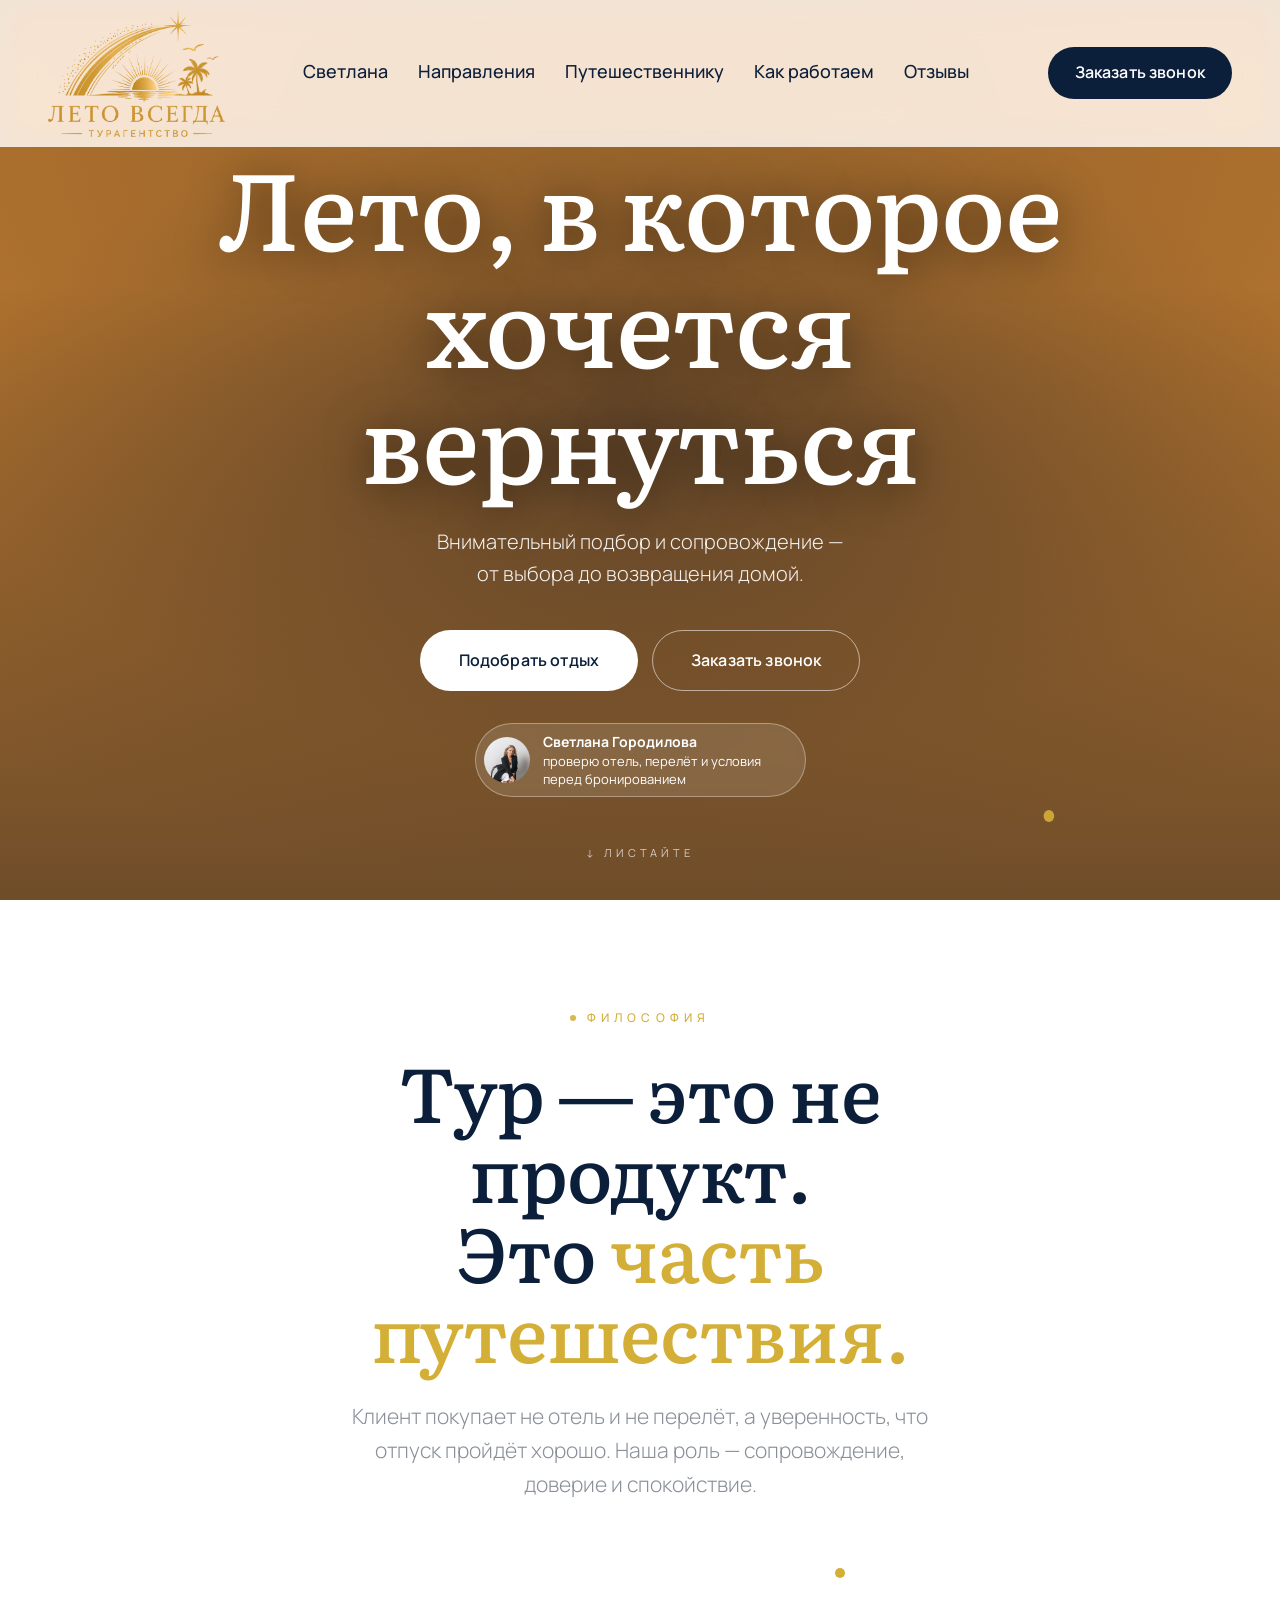
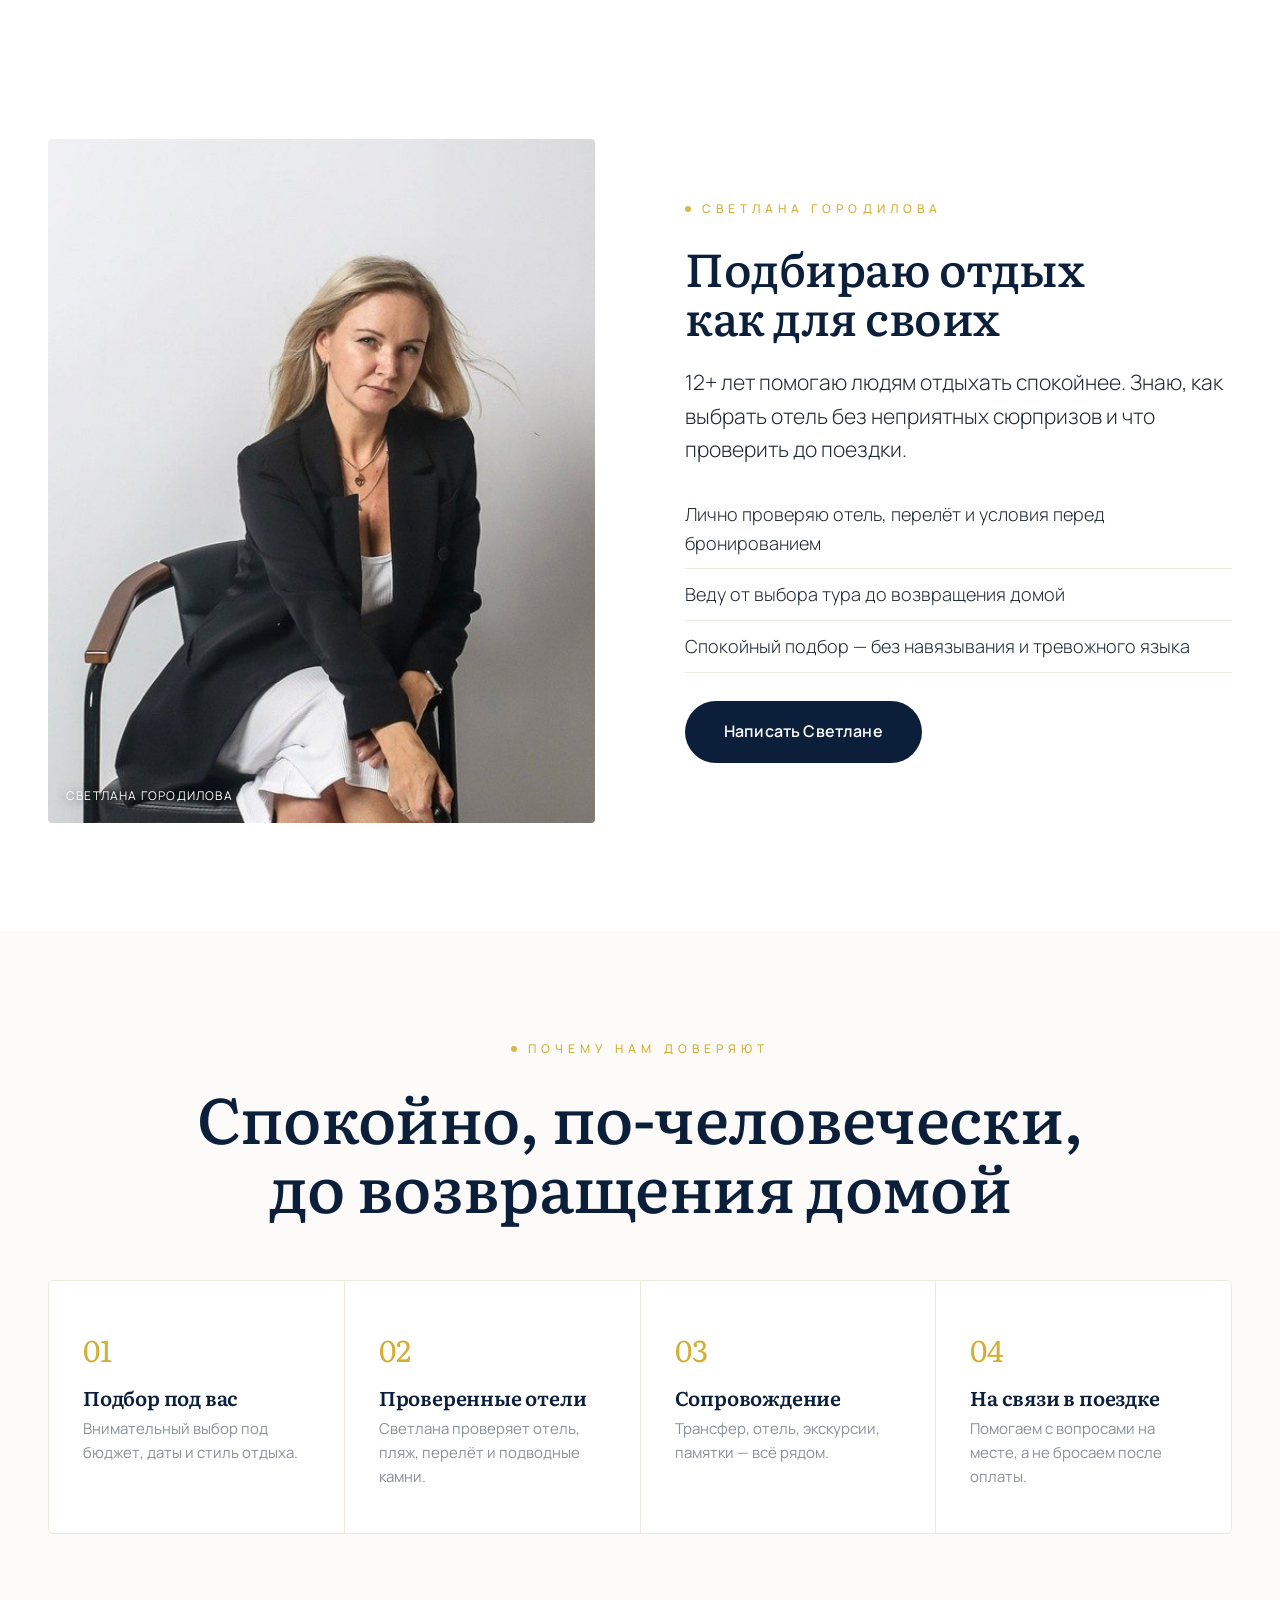
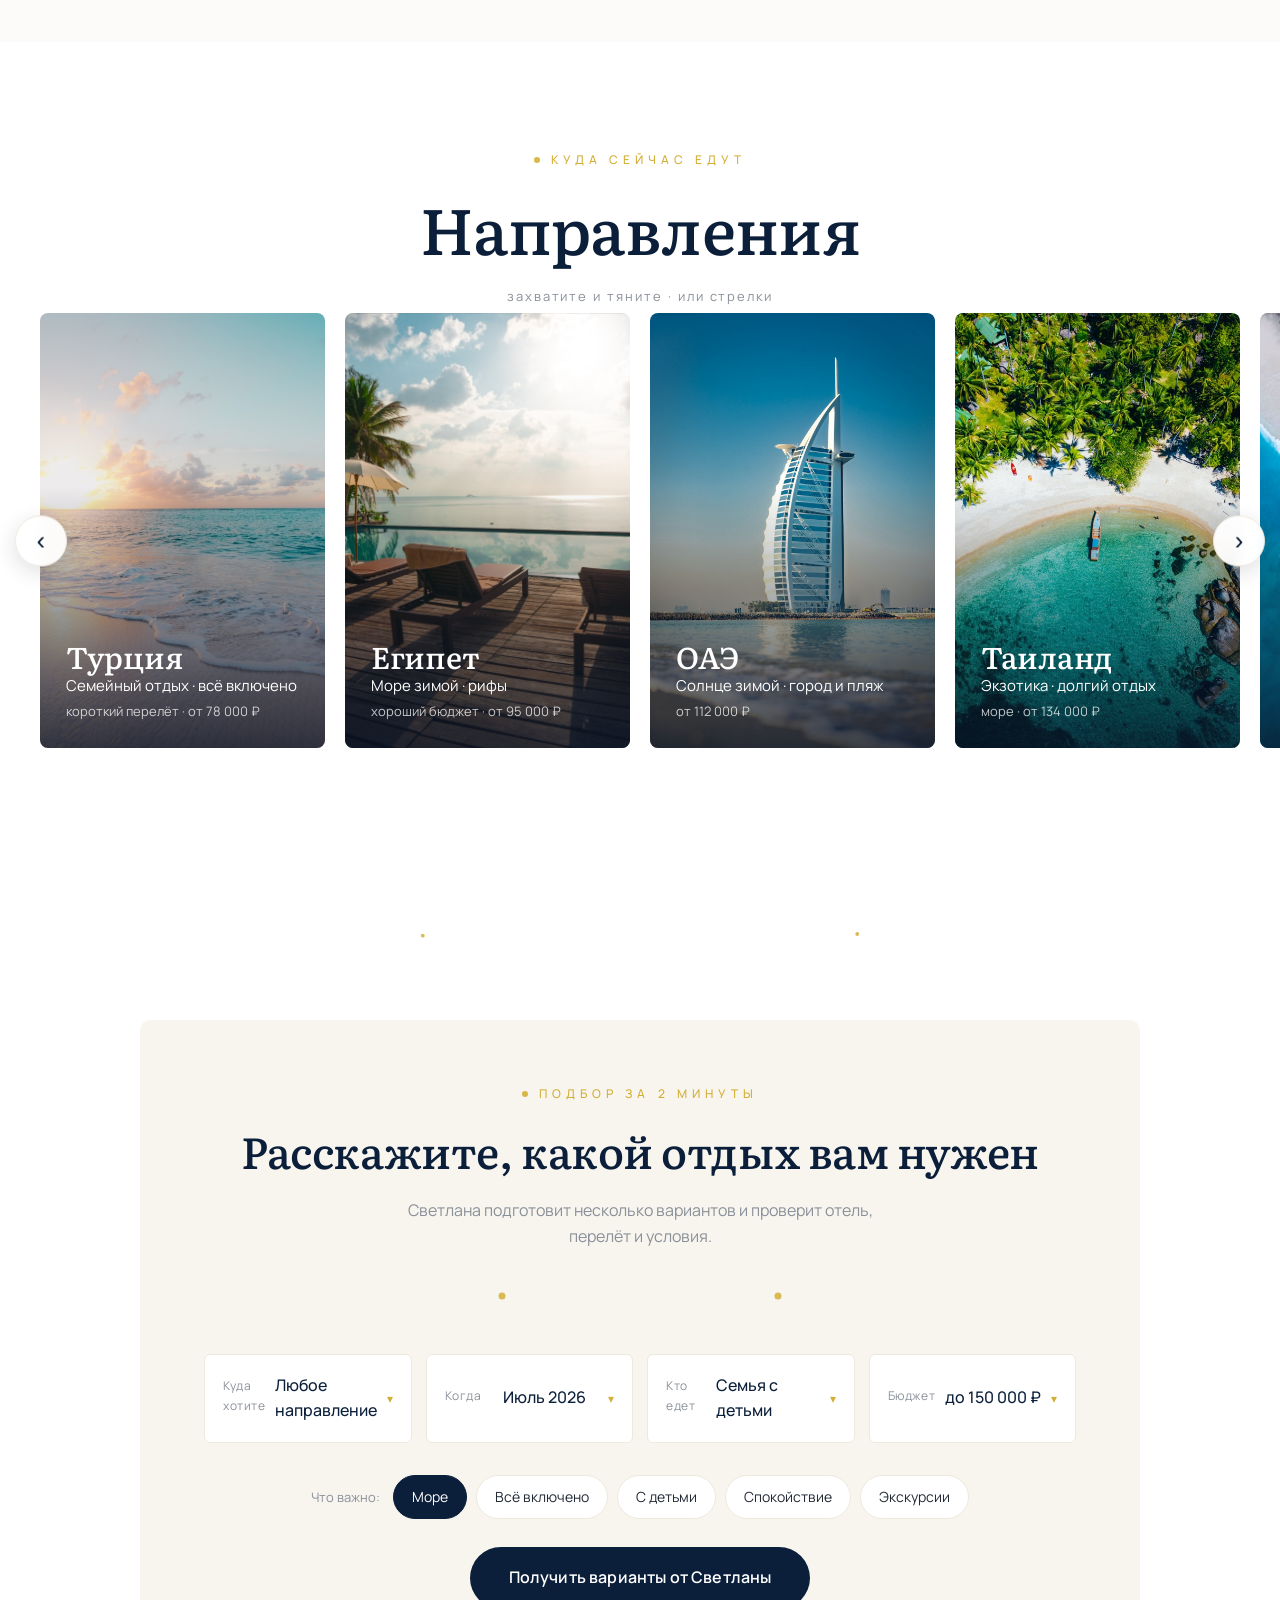
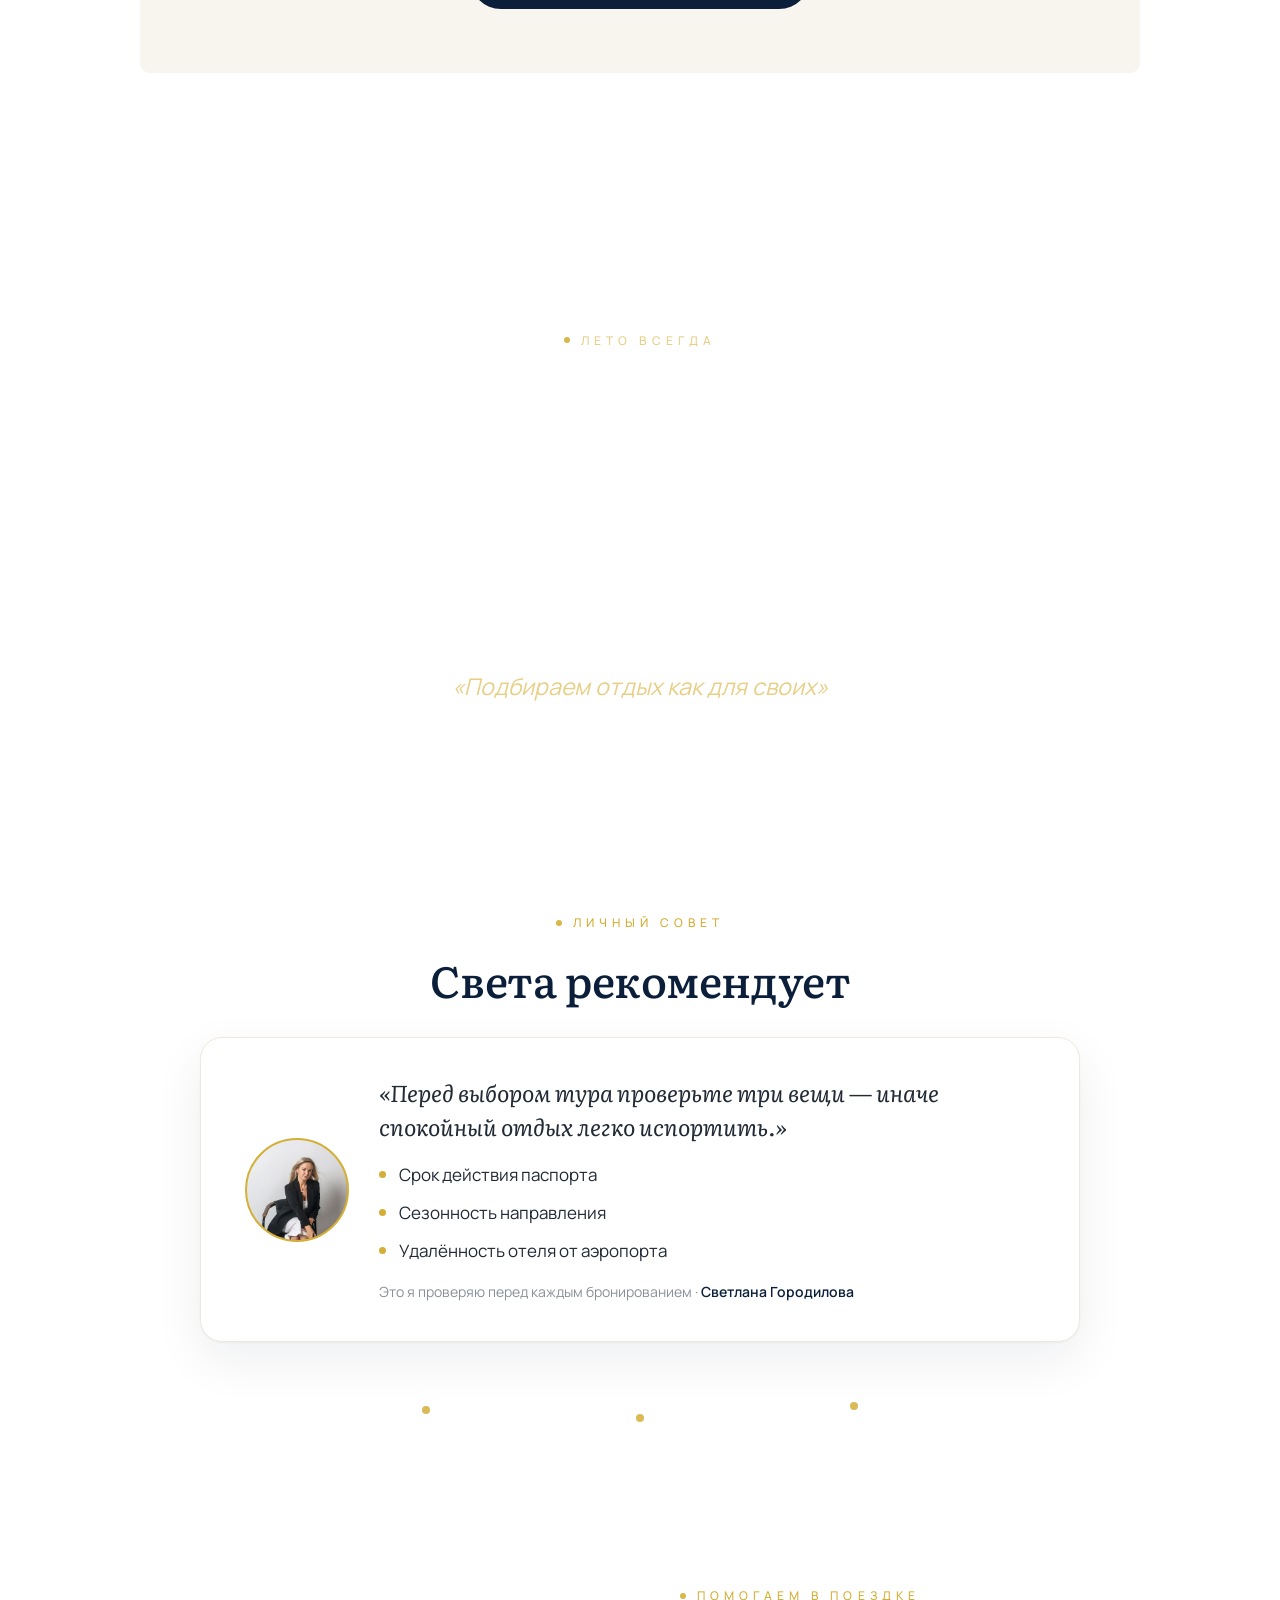
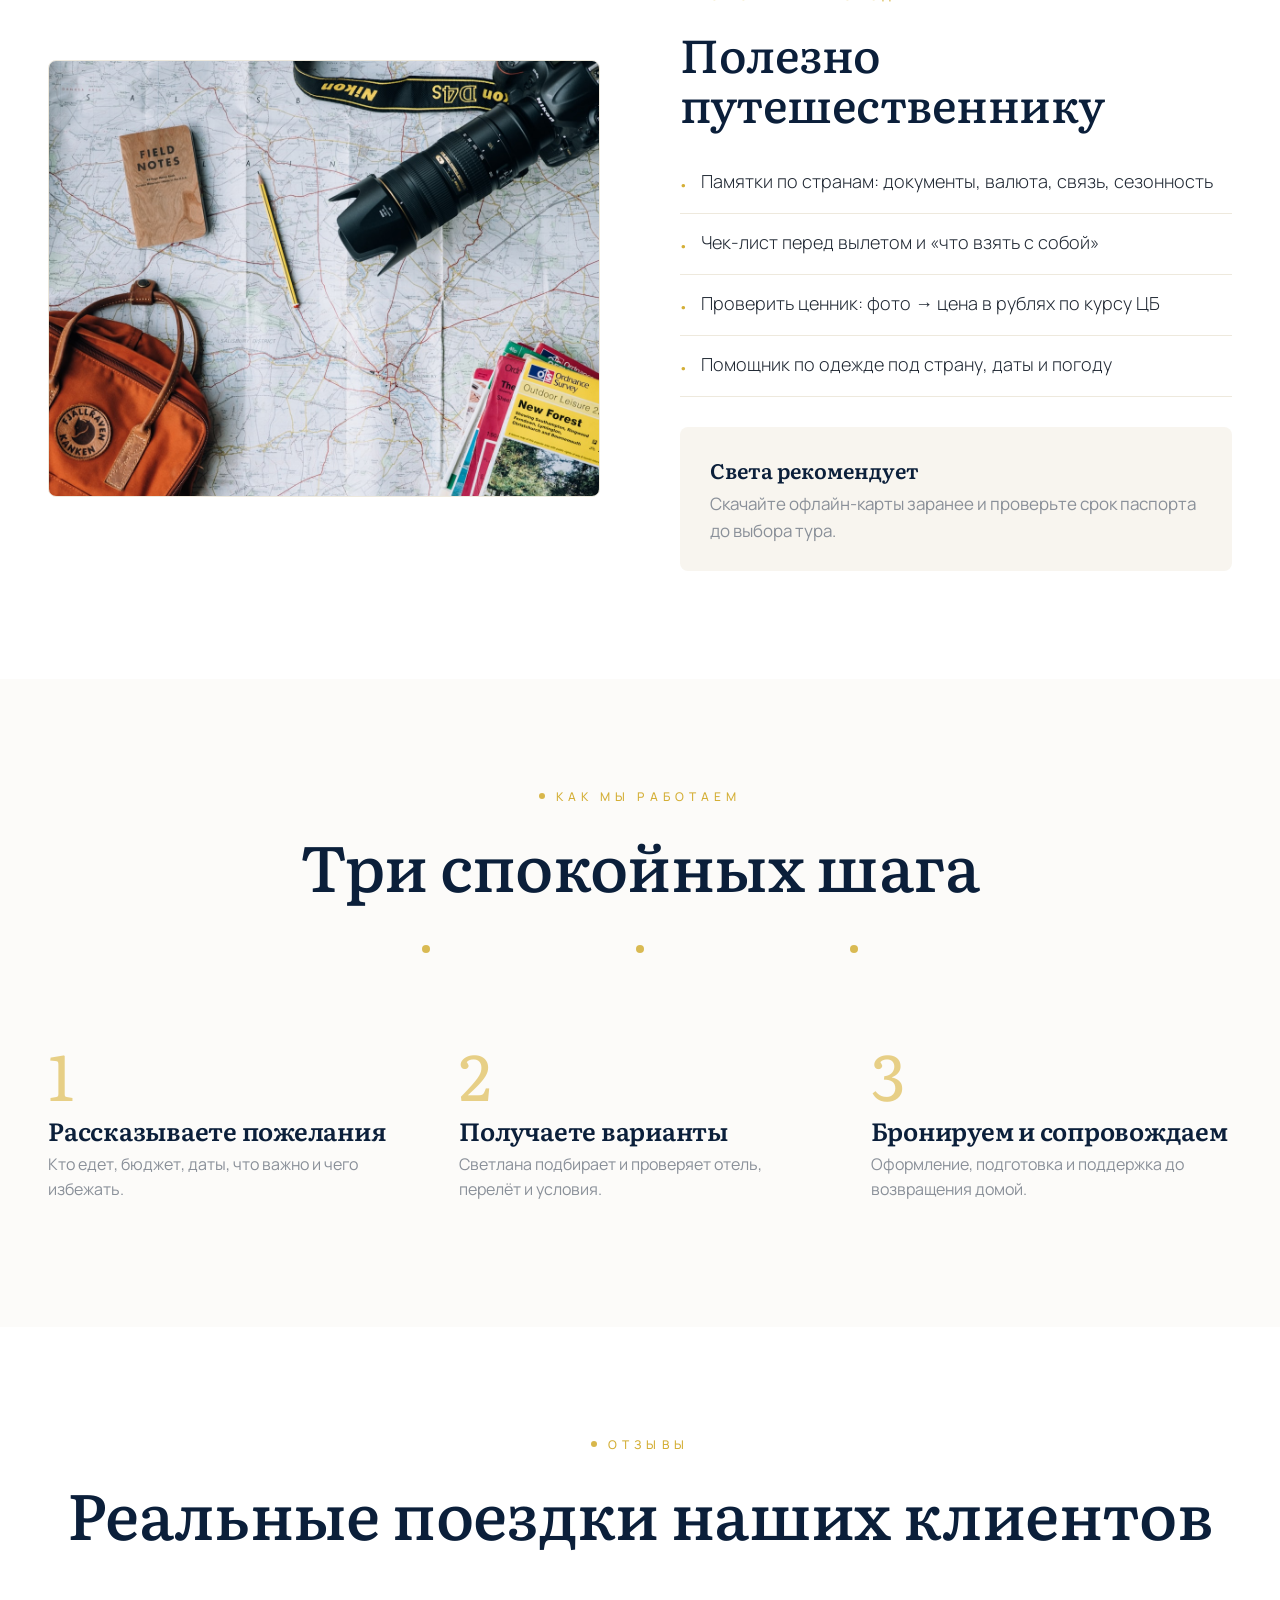
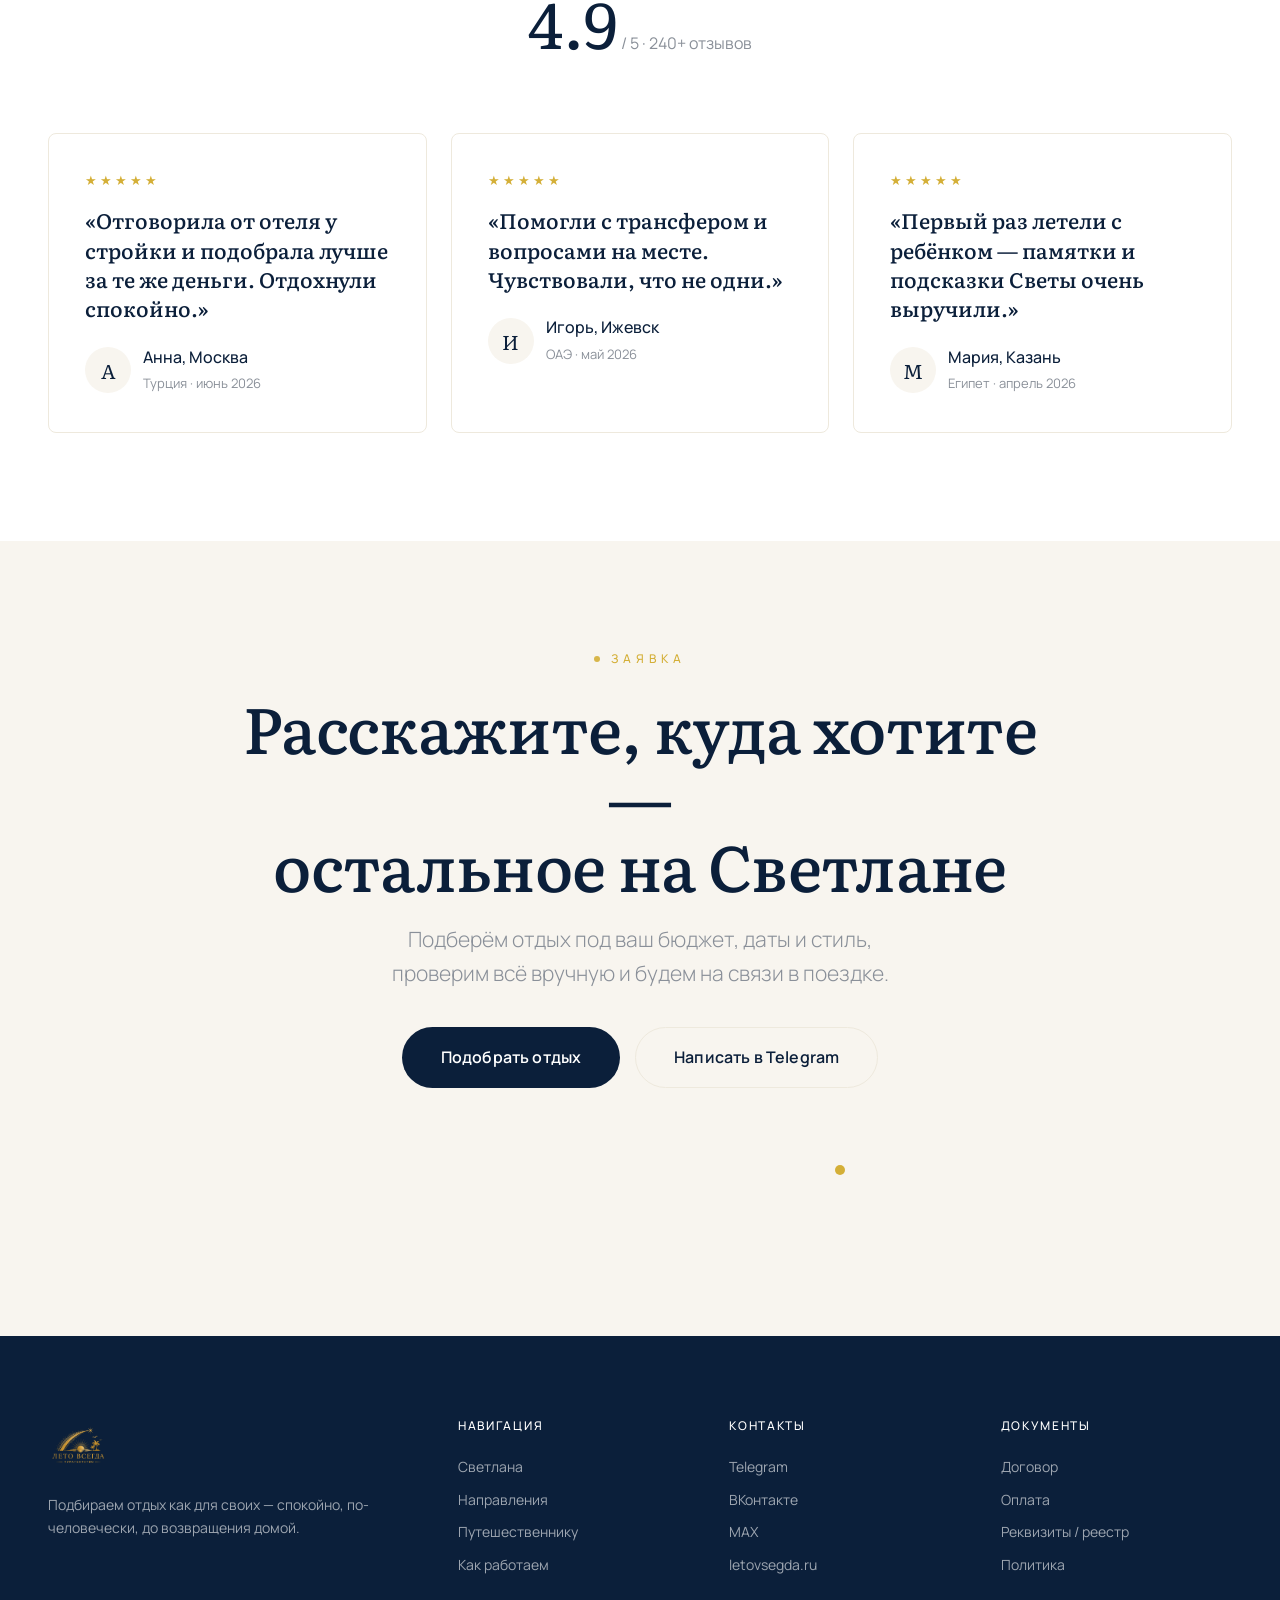
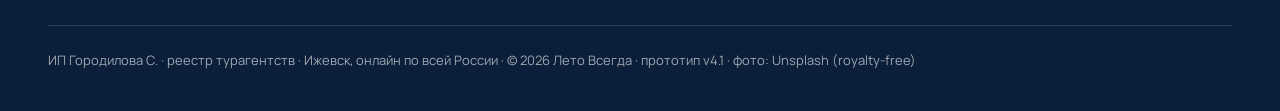
==== commit eeba2f44: "Самохостинг шрифтов (убрал Google Fonts — причина тормозов в РФ)" ====
--- a/index.html
+++ b/index.html
@@ -4,9 +4,7 @@
 <meta charset="UTF-8">
 <meta name="viewport" content="width=device-width, initial-scale=1.0">
 <title>Лето Всегда — туристическое агентство Светланы Городиловой</title>
-<link rel="preconnect" href="https://fonts.googleapis.com">
-<link rel="preconnect" href="https://fonts.gstatic.com" crossorigin>
-<link href="https://fonts.googleapis.com/css2?family=Literata:ital,wght@0,400;0,500;0,600;1,400&family=Manrope:wght@300;400;500;600;700&display=swap" rel="stylesheet">
+<link rel="stylesheet" href="fonts.css">
 <style>
   :root{
     --white:#FFFFFF; --gold:#D4AF37; --gold-soft:#E7CF86; --cream:#F8F5EF;
@@ -147,7 +145,7 @@
   .car-prev{left:clamp(4px,1.2vw,16px)} .car-next{right:clamp(4px,1.2vw,16px)}
   @media(max-width:1100px){ .carousel .dest{flex-basis:calc((100% - 40px)/3)} }
   @media(max-width:760px){ .carousel .dest{flex-basis:calc((100% - 20px)/2)} }
-  @media(max-width:520px){ .carousel .dest{flex-basis:100%} .car-arrow{display:none} }
+  @media(max-width:520px){ .carousel .dest{flex-basis:100%} .car-arrow{width:40px;height:40px;font-size:22px;background:rgba(255,255,255,.92)} .car-prev{left:8px} .car-next{right:8px} }
   .hint{font-size:13px;letter-spacing:.15em;color:var(--muted);margin-top:6px}
 
   /* quiz */
--- a/fonts.css
+++ b/fonts.css
@@ -0,0 +1,522 @@
+/* cyrillic-ext */
+@font-face {
+  font-family: 'Literata';
+  font-style: italic;
+  font-weight: 400;
+  font-display: swap;
+  src: url(fonts/literata_v40_or3NQ6P12-iJxAIgLYT1PLs1Zd0nfUwAbeGVKoRYzNiCp1OUedn8_7XmQ0iSh8g.woff2) format('woff2');
+  unicode-range: U+0460-052F, U+1C80-1C8A, U+20B4, U+2DE0-2DFF, U+A640-A69F, U+FE2E-FE2F;
+}
+/* cyrillic */
+@font-face {
+  font-family: 'Literata';
+  font-style: italic;
+  font-weight: 400;
+  font-display: swap;
+  src: url(fonts/literata_v40_or3NQ6P12-iJxAIgLYT1PLs1Zd0nfUwAbeGVKoRYzNiCp1OUedn8_7XmSkiSh8g.woff2) format('woff2');
+  unicode-range: U+0301, U+0400-045F, U+0490-0491, U+04B0-04B1, U+2116;
+}
+/* greek-ext */
+@font-face {
+  font-family: 'Literata';
+  font-style: italic;
+  font-weight: 400;
+  font-display: swap;
+  src: url(fonts/literata_v40_or3NQ6P12-iJxAIgLYT1PLs1Zd0nfUwAbeGVKoRYzNiCp1OUedn8_7XmQkiSh8g.woff2) format('woff2');
+  unicode-range: U+1F00-1FFF;
+}
+/* greek */
+@font-face {
+  font-family: 'Literata';
+  font-style: italic;
+  font-weight: 400;
+  font-display: swap;
+  src: url(fonts/literata_v40_or3NQ6P12-iJxAIgLYT1PLs1Zd0nfUwAbeGVKoRYzNiCp1OUedn8_7XmTUiSh8g.woff2) format('woff2');
+  unicode-range: U+0370-0377, U+037A-037F, U+0384-038A, U+038C, U+038E-03A1, U+03A3-03FF;
+}
+/* vietnamese */
+@font-face {
+  font-family: 'Literata';
+  font-style: italic;
+  font-weight: 400;
+  font-display: swap;
+  src: url(fonts/literata_v40_or3NQ6P12-iJxAIgLYT1PLs1Zd0nfUwAbeGVKoRYzNiCp1OUedn8_7XmQUiSh8g.woff2) format('woff2');
+  unicode-range: U+0102-0103, U+0110-0111, U+0128-0129, U+0168-0169, U+01A0-01A1, U+01AF-01B0, U+0300-0301, U+0303-0304, U+0308-0309, U+0323, U+0329, U+1EA0-1EF9, U+20AB;
+}
+/* latin-ext */
+@font-face {
+  font-family: 'Literata';
+  font-style: italic;
+  font-weight: 400;
+  font-display: swap;
+  src: url(fonts/literata_v40_or3NQ6P12-iJxAIgLYT1PLs1Zd0nfUwAbeGVKoRYzNiCp1OUedn8_7XmQEiSh8g.woff2) format('woff2');
+  unicode-range: U+0100-02BA, U+02BD-02C5, U+02C7-02CC, U+02CE-02D7, U+02DD-02FF, U+0304, U+0308, U+0329, U+1D00-1DBF, U+1E00-1E9F, U+1EF2-1EFF, U+2020, U+20A0-20AB, U+20AD-20C0, U+2113, U+2C60-2C7F, U+A720-A7FF;
+}
+/* latin */
+@font-face {
+  font-family: 'Literata';
+  font-style: italic;
+  font-weight: 400;
+  font-display: swap;
+  src: url(fonts/literata_v40_or3NQ6P12-iJxAIgLYT1PLs1Zd0nfUwAbeGVKoRYzNiCp1OUedn8_7XmTkiS.woff2) format('woff2');
+  unicode-range: U+0000-00FF, U+0131, U+0152-0153, U+02BB-02BC, U+02C6, U+02DA, U+02DC, U+0304, U+0308, U+0329, U+2000-206F, U+20AC, U+2122, U+2191, U+2193, U+2212, U+2215, U+FEFF, U+FFFD;
+}
+/* cyrillic-ext */
+@font-face {
+  font-family: 'Literata';
+  font-style: normal;
+  font-weight: 400;
+  font-display: swap;
+  src: url(fonts/literata_v40_or3aQ6P12-iJxAIgLa78DkrbXsDgk0oVDaDPYLanFLHpPf2TbBG_df3-vbgKBM6YoggA-vpD-7cVMA.woff2) format('woff2');
+  unicode-range: U+0460-052F, U+1C80-1C8A, U+20B4, U+2DE0-2DFF, U+A640-A69F, U+FE2E-FE2F;
+}
+/* cyrillic */
+@font-face {
+  font-family: 'Literata';
+  font-style: normal;
+  font-weight: 400;
+  font-display: swap;
+  src: url(fonts/literata_v40_or3aQ6P12-iJxAIgLa78DkrbXsDgk0oVDaDPYLanFLHpPf2TbBG_df3-vbgKBM6YoggA-vpK-7cVMA.woff2) format('woff2');
+  unicode-range: U+0301, U+0400-045F, U+0490-0491, U+04B0-04B1, U+2116;
+}
+/* greek-ext */
+@font-face {
+  font-family: 'Literata';
+  font-style: normal;
+  font-weight: 400;
+  font-display: swap;
+  src: url(fonts/literata_v40_or3aQ6P12-iJxAIgLa78DkrbXsDgk0oVDaDPYLanFLHpPf2TbBG_df3-vbgKBM6YoggA-vpC-7cVMA.woff2) format('woff2');
+  unicode-range: U+1F00-1FFF;
+}
+/* greek */
+@font-face {
+  font-family: 'Literata';
+  font-style: normal;
+  font-weight: 400;
+  font-display: swap;
+  src: url(fonts/literata_v40_or3aQ6P12-iJxAIgLa78DkrbXsDgk0oVDaDPYLanFLHpPf2TbBG_df3-vbgKBM6YoggA-vpN-7cVMA.woff2) format('woff2');
+  unicode-range: U+0370-0377, U+037A-037F, U+0384-038A, U+038C, U+038E-03A1, U+03A3-03FF;
+}
+/* vietnamese */
+@font-face {
+  font-family: 'Literata';
+  font-style: normal;
+  font-weight: 400;
+  font-display: swap;
+  src: url(fonts/literata_v40_or3aQ6P12-iJxAIgLa78DkrbXsDgk0oVDaDPYLanFLHpPf2TbBG_df3-vbgKBM6YoggA-vpB-7cVMA.woff2) format('woff2');
+  unicode-range: U+0102-0103, U+0110-0111, U+0128-0129, U+0168-0169, U+01A0-01A1, U+01AF-01B0, U+0300-0301, U+0303-0304, U+0308-0309, U+0323, U+0329, U+1EA0-1EF9, U+20AB;
+}
+/* latin-ext */
+@font-face {
+  font-family: 'Literata';
+  font-style: normal;
+  font-weight: 400;
+  font-display: swap;
+  src: url(fonts/literata_v40_or3aQ6P12-iJxAIgLa78DkrbXsDgk0oVDaDPYLanFLHpPf2TbBG_df3-vbgKBM6YoggA-vpA-7cVMA.woff2) format('woff2');
+  unicode-range: U+0100-02BA, U+02BD-02C5, U+02C7-02CC, U+02CE-02D7, U+02DD-02FF, U+0304, U+0308, U+0329, U+1D00-1DBF, U+1E00-1E9F, U+1EF2-1EFF, U+2020, U+20A0-20AB, U+20AD-20C0, U+2113, U+2C60-2C7F, U+A720-A7FF;
+}
+/* latin */
+@font-face {
+  font-family: 'Literata';
+  font-style: normal;
+  font-weight: 400;
+  font-display: swap;
+  src: url(fonts/literata_v40_or3aQ6P12-iJxAIgLa78DkrbXsDgk0oVDaDPYLanFLHpPf2TbBG_df3-vbgKBM6YoggA-vpO-7c.woff2) format('woff2');
+  unicode-range: U+0000-00FF, U+0131, U+0152-0153, U+02BB-02BC, U+02C6, U+02DA, U+02DC, U+0304, U+0308, U+0329, U+2000-206F, U+20AC, U+2122, U+2191, U+2193, U+2212, U+2215, U+FEFF, U+FFFD;
+}
+/* cyrillic-ext */
+@font-face {
+  font-family: 'Literata';
+  font-style: normal;
+  font-weight: 500;
+  font-display: swap;
+  src: url(fonts/literata_v40_or3aQ6P12-iJxAIgLa78DkrbXsDgk0oVDaDPYLanFLHpPf2TbBG_df3-vbgKBM6YoggA-vpD-7cVMA.woff2) format('woff2');
+  unicode-range: U+0460-052F, U+1C80-1C8A, U+20B4, U+2DE0-2DFF, U+A640-A69F, U+FE2E-FE2F;
+}
+/* cyrillic */
+@font-face {
+  font-family: 'Literata';
+  font-style: normal;
+  font-weight: 500;
+  font-display: swap;
+  src: url(fonts/literata_v40_or3aQ6P12-iJxAIgLa78DkrbXsDgk0oVDaDPYLanFLHpPf2TbBG_df3-vbgKBM6YoggA-vpK-7cVMA.woff2) format('woff2');
+  unicode-range: U+0301, U+0400-045F, U+0490-0491, U+04B0-04B1, U+2116;
+}
+/* greek-ext */
+@font-face {
+  font-family: 'Literata';
+  font-style: normal;
+  font-weight: 500;
+  font-display: swap;
+  src: url(fonts/literata_v40_or3aQ6P12-iJxAIgLa78DkrbXsDgk0oVDaDPYLanFLHpPf2TbBG_df3-vbgKBM6YoggA-vpC-7cVMA.woff2) format('woff2');
+  unicode-range: U+1F00-1FFF;
+}
+/* greek */
+@font-face {
+  font-family: 'Literata';
+  font-style: normal;
+  font-weight: 500;
+  font-display: swap;
+  src: url(fonts/literata_v40_or3aQ6P12-iJxAIgLa78DkrbXsDgk0oVDaDPYLanFLHpPf2TbBG_df3-vbgKBM6YoggA-vpN-7cVMA.woff2) format('woff2');
+  unicode-range: U+0370-0377, U+037A-037F, U+0384-038A, U+038C, U+038E-03A1, U+03A3-03FF;
+}
+/* vietnamese */
+@font-face {
+  font-family: 'Literata';
+  font-style: normal;
+  font-weight: 500;
+  font-display: swap;
+  src: url(fonts/literata_v40_or3aQ6P12-iJxAIgLa78DkrbXsDgk0oVDaDPYLanFLHpPf2TbBG_df3-vbgKBM6YoggA-vpB-7cVMA.woff2) format('woff2');
+  unicode-range: U+0102-0103, U+0110-0111, U+0128-0129, U+0168-0169, U+01A0-01A1, U+01AF-01B0, U+0300-0301, U+0303-0304, U+0308-0309, U+0323, U+0329, U+1EA0-1EF9, U+20AB;
+}
+/* latin-ext */
+@font-face {
+  font-family: 'Literata';
+  font-style: normal;
+  font-weight: 500;
+  font-display: swap;
+  src: url(fonts/literata_v40_or3aQ6P12-iJxAIgLa78DkrbXsDgk0oVDaDPYLanFLHpPf2TbBG_df3-vbgKBM6YoggA-vpA-7cVMA.woff2) format('woff2');
+  unicode-range: U+0100-02BA, U+02BD-02C5, U+02C7-02CC, U+02CE-02D7, U+02DD-02FF, U+0304, U+0308, U+0329, U+1D00-1DBF, U+1E00-1E9F, U+1EF2-1EFF, U+2020, U+20A0-20AB, U+20AD-20C0, U+2113, U+2C60-2C7F, U+A720-A7FF;
+}
+/* latin */
+@font-face {
+  font-family: 'Literata';
+  font-style: normal;
+  font-weight: 500;
+  font-display: swap;
+  src: url(fonts/literata_v40_or3aQ6P12-iJxAIgLa78DkrbXsDgk0oVDaDPYLanFLHpPf2TbBG_df3-vbgKBM6YoggA-vpO-7c.woff2) format('woff2');
+  unicode-range: U+0000-00FF, U+0131, U+0152-0153, U+02BB-02BC, U+02C6, U+02DA, U+02DC, U+0304, U+0308, U+0329, U+2000-206F, U+20AC, U+2122, U+2191, U+2193, U+2212, U+2215, U+FEFF, U+FFFD;
+}
+/* cyrillic-ext */
+@font-face {
+  font-family: 'Literata';
+  font-style: normal;
+  font-weight: 600;
+  font-display: swap;
+  src: url(fonts/literata_v40_or3aQ6P12-iJxAIgLa78DkrbXsDgk0oVDaDPYLanFLHpPf2TbBG_df3-vbgKBM6YoggA-vpD-7cVMA.woff2) format('woff2');
+  unicode-range: U+0460-052F, U+1C80-1C8A, U+20B4, U+2DE0-2DFF, U+A640-A69F, U+FE2E-FE2F;
+}
+/* cyrillic */
+@font-face {
+  font-family: 'Literata';
+  font-style: normal;
+  font-weight: 600;
+  font-display: swap;
+  src: url(fonts/literata_v40_or3aQ6P12-iJxAIgLa78DkrbXsDgk0oVDaDPYLanFLHpPf2TbBG_df3-vbgKBM6YoggA-vpK-7cVMA.woff2) format('woff2');
+  unicode-range: U+0301, U+0400-045F, U+0490-0491, U+04B0-04B1, U+2116;
+}
+/* greek-ext */
+@font-face {
+  font-family: 'Literata';
+  font-style: normal;
+  font-weight: 600;
+  font-display: swap;
+  src: url(fonts/literata_v40_or3aQ6P12-iJxAIgLa78DkrbXsDgk0oVDaDPYLanFLHpPf2TbBG_df3-vbgKBM6YoggA-vpC-7cVMA.woff2) format('woff2');
+  unicode-range: U+1F00-1FFF;
+}
+/* greek */
+@font-face {
+  font-family: 'Literata';
+  font-style: normal;
+  font-weight: 600;
+  font-display: swap;
+  src: url(fonts/literata_v40_or3aQ6P12-iJxAIgLa78DkrbXsDgk0oVDaDPYLanFLHpPf2TbBG_df3-vbgKBM6YoggA-vpN-7cVMA.woff2) format('woff2');
+  unicode-range: U+0370-0377, U+037A-037F, U+0384-038A, U+038C, U+038E-03A1, U+03A3-03FF;
+}
+/* vietnamese */
+@font-face {
+  font-family: 'Literata';
+  font-style: normal;
+  font-weight: 600;
+  font-display: swap;
+  src: url(fonts/literata_v40_or3aQ6P12-iJxAIgLa78DkrbXsDgk0oVDaDPYLanFLHpPf2TbBG_df3-vbgKBM6YoggA-vpB-7cVMA.woff2) format('woff2');
+  unicode-range: U+0102-0103, U+0110-0111, U+0128-0129, U+0168-0169, U+01A0-01A1, U+01AF-01B0, U+0300-0301, U+0303-0304, U+0308-0309, U+0323, U+0329, U+1EA0-1EF9, U+20AB;
+}
+/* latin-ext */
+@font-face {
+  font-family: 'Literata';
+  font-style: normal;
+  font-weight: 600;
+  font-display: swap;
+  src: url(fonts/literata_v40_or3aQ6P12-iJxAIgLa78DkrbXsDgk0oVDaDPYLanFLHpPf2TbBG_df3-vbgKBM6YoggA-vpA-7cVMA.woff2) format('woff2');
+  unicode-range: U+0100-02BA, U+02BD-02C5, U+02C7-02CC, U+02CE-02D7, U+02DD-02FF, U+0304, U+0308, U+0329, U+1D00-1DBF, U+1E00-1E9F, U+1EF2-1EFF, U+2020, U+20A0-20AB, U+20AD-20C0, U+2113, U+2C60-2C7F, U+A720-A7FF;
+}
+/* latin */
+@font-face {
+  font-family: 'Literata';
+  font-style: normal;
+  font-weight: 600;
+  font-display: swap;
+  src: url(fonts/literata_v40_or3aQ6P12-iJxAIgLa78DkrbXsDgk0oVDaDPYLanFLHpPf2TbBG_df3-vbgKBM6YoggA-vpO-7c.woff2) format('woff2');
+  unicode-range: U+0000-00FF, U+0131, U+0152-0153, U+02BB-02BC, U+02C6, U+02DA, U+02DC, U+0304, U+0308, U+0329, U+2000-206F, U+20AC, U+2122, U+2191, U+2193, U+2212, U+2215, U+FEFF, U+FFFD;
+}
+/* cyrillic-ext */
+@font-face {
+  font-family: 'Manrope';
+  font-style: normal;
+  font-weight: 300;
+  font-display: swap;
+  src: url(fonts/manrope_v20_xn7gYHE41ni1AdIRggqxSuXd.woff2) format('woff2');
+  unicode-range: U+0460-052F, U+1C80-1C8A, U+20B4, U+2DE0-2DFF, U+A640-A69F, U+FE2E-FE2F;
+}
+/* cyrillic */
+@font-face {
+  font-family: 'Manrope';
+  font-style: normal;
+  font-weight: 300;
+  font-display: swap;
+  src: url(fonts/manrope_v20_xn7gYHE41ni1AdIRggOxSuXd.woff2) format('woff2');
+  unicode-range: U+0301, U+0400-045F, U+0490-0491, U+04B0-04B1, U+2116;
+}
+/* greek */
+@font-face {
+  font-family: 'Manrope';
+  font-style: normal;
+  font-weight: 300;
+  font-display: swap;
+  src: url(fonts/manrope_v20_xn7gYHE41ni1AdIRggSxSuXd.woff2) format('woff2');
+  unicode-range: U+0370-0377, U+037A-037F, U+0384-038A, U+038C, U+038E-03A1, U+03A3-03FF;
+}
+/* vietnamese */
+@font-face {
+  font-family: 'Manrope';
+  font-style: normal;
+  font-weight: 300;
+  font-display: swap;
+  src: url(fonts/manrope_v20_xn7gYHE41ni1AdIRggixSuXd.woff2) format('woff2');
+  unicode-range: U+0102-0103, U+0110-0111, U+0128-0129, U+0168-0169, U+01A0-01A1, U+01AF-01B0, U+0300-0301, U+0303-0304, U+0308-0309, U+0323, U+0329, U+1EA0-1EF9, U+20AB;
+}
+/* latin-ext */
+@font-face {
+  font-family: 'Manrope';
+  font-style: normal;
+  font-weight: 300;
+  font-display: swap;
+  src: url(fonts/manrope_v20_xn7gYHE41ni1AdIRggmxSuXd.woff2) format('woff2');
+  unicode-range: U+0100-02BA, U+02BD-02C5, U+02C7-02CC, U+02CE-02D7, U+02DD-02FF, U+0304, U+0308, U+0329, U+1D00-1DBF, U+1E00-1E9F, U+1EF2-1EFF, U+2020, U+20A0-20AB, U+20AD-20C0, U+2113, U+2C60-2C7F, U+A720-A7FF;
+}
+/* latin */
+@font-face {
+  font-family: 'Manrope';
+  font-style: normal;
+  font-weight: 300;
+  font-display: swap;
+  src: url(fonts/manrope_v20_xn7gYHE41ni1AdIRggexSg.woff2) format('woff2');
+  unicode-range: U+0000-00FF, U+0131, U+0152-0153, U+02BB-02BC, U+02C6, U+02DA, U+02DC, U+0304, U+0308, U+0329, U+2000-206F, U+20AC, U+2122, U+2191, U+2193, U+2212, U+2215, U+FEFF, U+FFFD;
+}
+/* cyrillic-ext */
+@font-face {
+  font-family: 'Manrope';
+  font-style: normal;
+  font-weight: 400;
+  font-display: swap;
+  src: url(fonts/manrope_v20_xn7gYHE41ni1AdIRggqxSuXd.woff2) format('woff2');
+  unicode-range: U+0460-052F, U+1C80-1C8A, U+20B4, U+2DE0-2DFF, U+A640-A69F, U+FE2E-FE2F;
+}
+/* cyrillic */
+@font-face {
+  font-family: 'Manrope';
+  font-style: normal;
+  font-weight: 400;
+  font-display: swap;
+  src: url(fonts/manrope_v20_xn7gYHE41ni1AdIRggOxSuXd.woff2) format('woff2');
+  unicode-range: U+0301, U+0400-045F, U+0490-0491, U+04B0-04B1, U+2116;
+}
+/* greek */
+@font-face {
+  font-family: 'Manrope';
+  font-style: normal;
+  font-weight: 400;
+  font-display: swap;
+  src: url(fonts/manrope_v20_xn7gYHE41ni1AdIRggSxSuXd.woff2) format('woff2');
+  unicode-range: U+0370-0377, U+037A-037F, U+0384-038A, U+038C, U+038E-03A1, U+03A3-03FF;
+}
+/* vietnamese */
+@font-face {
+  font-family: 'Manrope';
+  font-style: normal;
+  font-weight: 400;
+  font-display: swap;
+  src: url(fonts/manrope_v20_xn7gYHE41ni1AdIRggixSuXd.woff2) format('woff2');
+  unicode-range: U+0102-0103, U+0110-0111, U+0128-0129, U+0168-0169, U+01A0-01A1, U+01AF-01B0, U+0300-0301, U+0303-0304, U+0308-0309, U+0323, U+0329, U+1EA0-1EF9, U+20AB;
+}
+/* latin-ext */
+@font-face {
+  font-family: 'Manrope';
+  font-style: normal;
+  font-weight: 400;
+  font-display: swap;
+  src: url(fonts/manrope_v20_xn7gYHE41ni1AdIRggmxSuXd.woff2) format('woff2');
+  unicode-range: U+0100-02BA, U+02BD-02C5, U+02C7-02CC, U+02CE-02D7, U+02DD-02FF, U+0304, U+0308, U+0329, U+1D00-1DBF, U+1E00-1E9F, U+1EF2-1EFF, U+2020, U+20A0-20AB, U+20AD-20C0, U+2113, U+2C60-2C7F, U+A720-A7FF;
+}
+/* latin */
+@font-face {
+  font-family: 'Manrope';
+  font-style: normal;
+  font-weight: 400;
+  font-display: swap;
+  src: url(fonts/manrope_v20_xn7gYHE41ni1AdIRggexSg.woff2) format('woff2');
+  unicode-range: U+0000-00FF, U+0131, U+0152-0153, U+02BB-02BC, U+02C6, U+02DA, U+02DC, U+0304, U+0308, U+0329, U+2000-206F, U+20AC, U+2122, U+2191, U+2193, U+2212, U+2215, U+FEFF, U+FFFD;
+}
+/* cyrillic-ext */
+@font-face {
+  font-family: 'Manrope';
+  font-style: normal;
+  font-weight: 500;
+  font-display: swap;
+  src: url(fonts/manrope_v20_xn7gYHE41ni1AdIRggqxSuXd.woff2) format('woff2');
+  unicode-range: U+0460-052F, U+1C80-1C8A, U+20B4, U+2DE0-2DFF, U+A640-A69F, U+FE2E-FE2F;
+}
+/* cyrillic */
+@font-face {
+  font-family: 'Manrope';
+  font-style: normal;
+  font-weight: 500;
+  font-display: swap;
+  src: url(fonts/manrope_v20_xn7gYHE41ni1AdIRggOxSuXd.woff2) format('woff2');
+  unicode-range: U+0301, U+0400-045F, U+0490-0491, U+04B0-04B1, U+2116;
+}
+/* greek */
+@font-face {
+  font-family: 'Manrope';
+  font-style: normal;
+  font-weight: 500;
+  font-display: swap;
+  src: url(fonts/manrope_v20_xn7gYHE41ni1AdIRggSxSuXd.woff2) format('woff2');
+  unicode-range: U+0370-0377, U+037A-037F, U+0384-038A, U+038C, U+038E-03A1, U+03A3-03FF;
+}
+/* vietnamese */
+@font-face {
+  font-family: 'Manrope';
+  font-style: normal;
+  font-weight: 500;
+  font-display: swap;
+  src: url(fonts/manrope_v20_xn7gYHE41ni1AdIRggixSuXd.woff2) format('woff2');
+  unicode-range: U+0102-0103, U+0110-0111, U+0128-0129, U+0168-0169, U+01A0-01A1, U+01AF-01B0, U+0300-0301, U+0303-0304, U+0308-0309, U+0323, U+0329, U+1EA0-1EF9, U+20AB;
+}
+/* latin-ext */
+@font-face {
+  font-family: 'Manrope';
+  font-style: normal;
+  font-weight: 500;
+  font-display: swap;
+  src: url(fonts/manrope_v20_xn7gYHE41ni1AdIRggmxSuXd.woff2) format('woff2');
+  unicode-range: U+0100-02BA, U+02BD-02C5, U+02C7-02CC, U+02CE-02D7, U+02DD-02FF, U+0304, U+0308, U+0329, U+1D00-1DBF, U+1E00-1E9F, U+1EF2-1EFF, U+2020, U+20A0-20AB, U+20AD-20C0, U+2113, U+2C60-2C7F, U+A720-A7FF;
+}
+/* latin */
+@font-face {
+  font-family: 'Manrope';
+  font-style: normal;
+  font-weight: 500;
+  font-display: swap;
+  src: url(fonts/manrope_v20_xn7gYHE41ni1AdIRggexSg.woff2) format('woff2');
+  unicode-range: U+0000-00FF, U+0131, U+0152-0153, U+02BB-02BC, U+02C6, U+02DA, U+02DC, U+0304, U+0308, U+0329, U+2000-206F, U+20AC, U+2122, U+2191, U+2193, U+2212, U+2215, U+FEFF, U+FFFD;
+}
+/* cyrillic-ext */
+@font-face {
+  font-family: 'Manrope';
+  font-style: normal;
+  font-weight: 600;
+  font-display: swap;
+  src: url(fonts/manrope_v20_xn7gYHE41ni1AdIRggqxSuXd.woff2) format('woff2');
+  unicode-range: U+0460-052F, U+1C80-1C8A, U+20B4, U+2DE0-2DFF, U+A640-A69F, U+FE2E-FE2F;
+}
+/* cyrillic */
+@font-face {
+  font-family: 'Manrope';
+  font-style: normal;
+  font-weight: 600;
+  font-display: swap;
+  src: url(fonts/manrope_v20_xn7gYHE41ni1AdIRggOxSuXd.woff2) format('woff2');
+  unicode-range: U+0301, U+0400-045F, U+0490-0491, U+04B0-04B1, U+2116;
+}
+/* greek */
+@font-face {
+  font-family: 'Manrope';
+  font-style: normal;
+  font-weight: 600;
+  font-display: swap;
+  src: url(fonts/manrope_v20_xn7gYHE41ni1AdIRggSxSuXd.woff2) format('woff2');
+  unicode-range: U+0370-0377, U+037A-037F, U+0384-038A, U+038C, U+038E-03A1, U+03A3-03FF;
+}
+/* vietnamese */
+@font-face {
+  font-family: 'Manrope';
+  font-style: normal;
+  font-weight: 600;
+  font-display: swap;
+  src: url(fonts/manrope_v20_xn7gYHE41ni1AdIRggixSuXd.woff2) format('woff2');
+  unicode-range: U+0102-0103, U+0110-0111, U+0128-0129, U+0168-0169, U+01A0-01A1, U+01AF-01B0, U+0300-0301, U+0303-0304, U+0308-0309, U+0323, U+0329, U+1EA0-1EF9, U+20AB;
+}
+/* latin-ext */
+@font-face {
+  font-family: 'Manrope';
+  font-style: normal;
+  font-weight: 600;
+  font-display: swap;
+  src: url(fonts/manrope_v20_xn7gYHE41ni1AdIRggmxSuXd.woff2) format('woff2');
+  unicode-range: U+0100-02BA, U+02BD-02C5, U+02C7-02CC, U+02CE-02D7, U+02DD-02FF, U+0304, U+0308, U+0329, U+1D00-1DBF, U+1E00-1E9F, U+1EF2-1EFF, U+2020, U+20A0-20AB, U+20AD-20C0, U+2113, U+2C60-2C7F, U+A720-A7FF;
+}
+/* latin */
+@font-face {
+  font-family: 'Manrope';
+  font-style: normal;
+  font-weight: 600;
+  font-display: swap;
+  src: url(fonts/manrope_v20_xn7gYHE41ni1AdIRggexSg.woff2) format('woff2');
+  unicode-range: U+0000-00FF, U+0131, U+0152-0153, U+02BB-02BC, U+02C6, U+02DA, U+02DC, U+0304, U+0308, U+0329, U+2000-206F, U+20AC, U+2122, U+2191, U+2193, U+2212, U+2215, U+FEFF, U+FFFD;
+}
+/* cyrillic-ext */
+@font-face {
+  font-family: 'Manrope';
+  font-style: normal;
+  font-weight: 700;
+  font-display: swap;
+  src: url(fonts/manrope_v20_xn7gYHE41ni1AdIRggqxSuXd.woff2) format('woff2');
+  unicode-range: U+0460-052F, U+1C80-1C8A, U+20B4, U+2DE0-2DFF, U+A640-A69F, U+FE2E-FE2F;
+}
+/* cyrillic */
+@font-face {
+  font-family: 'Manrope';
+  font-style: normal;
+  font-weight: 700;
+  font-display: swap;
+  src: url(fonts/manrope_v20_xn7gYHE41ni1AdIRggOxSuXd.woff2) format('woff2');
+  unicode-range: U+0301, U+0400-045F, U+0490-0491, U+04B0-04B1, U+2116;
+}
+/* greek */
+@font-face {
+  font-family: 'Manrope';
+  font-style: normal;
+  font-weight: 700;
+  font-display: swap;
+  src: url(fonts/manrope_v20_xn7gYHE41ni1AdIRggSxSuXd.woff2) format('woff2');
+  unicode-range: U+0370-0377, U+037A-037F, U+0384-038A, U+038C, U+038E-03A1, U+03A3-03FF;
+}
+/* vietnamese */
+@font-face {
+  font-family: 'Manrope';
+  font-style: normal;
+  font-weight: 700;
+  font-display: swap;
+  src: url(fonts/manrope_v20_xn7gYHE41ni1AdIRggixSuXd.woff2) format('woff2');
+  unicode-range: U+0102-0103, U+0110-0111, U+0128-0129, U+0168-0169, U+01A0-01A1, U+01AF-01B0, U+0300-0301, U+0303-0304, U+0308-0309, U+0323, U+0329, U+1EA0-1EF9, U+20AB;
+}
+/* latin-ext */
+@font-face {
+  font-family: 'Manrope';
+  font-style: normal;
+  font-weight: 700;
+  font-display: swap;
+  src: url(fonts/manrope_v20_xn7gYHE41ni1AdIRggmxSuXd.woff2) format('woff2');
+  unicode-range: U+0100-02BA, U+02BD-02C5, U+02C7-02CC, U+02CE-02D7, U+02DD-02FF, U+0304, U+0308, U+0329, U+1D00-1DBF, U+1E00-1E9F, U+1EF2-1EFF, U+2020, U+20A0-20AB, U+20AD-20C0, U+2113, U+2C60-2C7F, U+A720-A7FF;
+}
+/* latin */
+@font-face {
+  font-family: 'Manrope';
+  font-style: normal;
+  font-weight: 700;
+  font-display: swap;
+  src: url(fonts/manrope_v20_xn7gYHE41ni1AdIRggexSg.woff2) format('woff2');
+  unicode-range: U+0000-00FF, U+0131, U+0152-0153, U+02BB-02BC, U+02C6, U+02DA, U+02DC, U+0304, U+0308, U+0329, U+2000-206F, U+20AC, U+2122, U+2191, U+2193, U+2212, U+2215, U+FEFF, U+FFFD;
+}
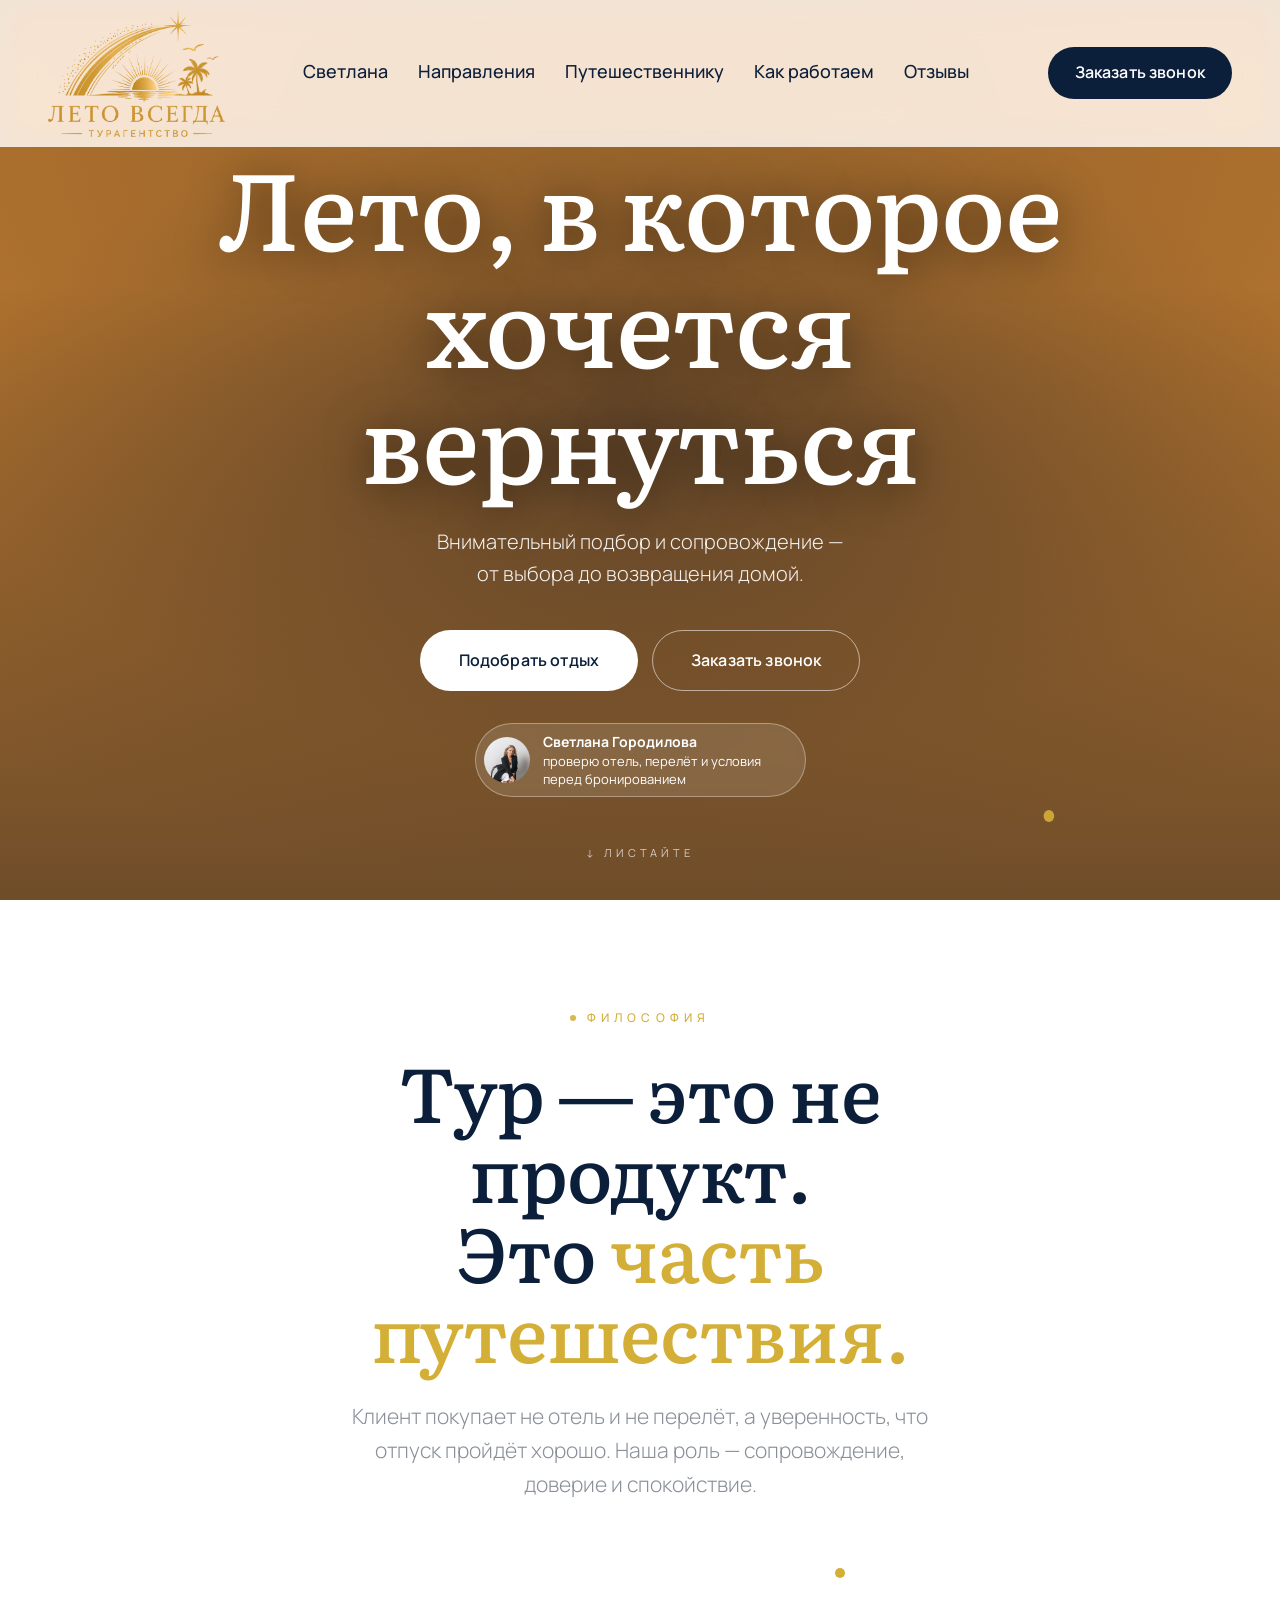
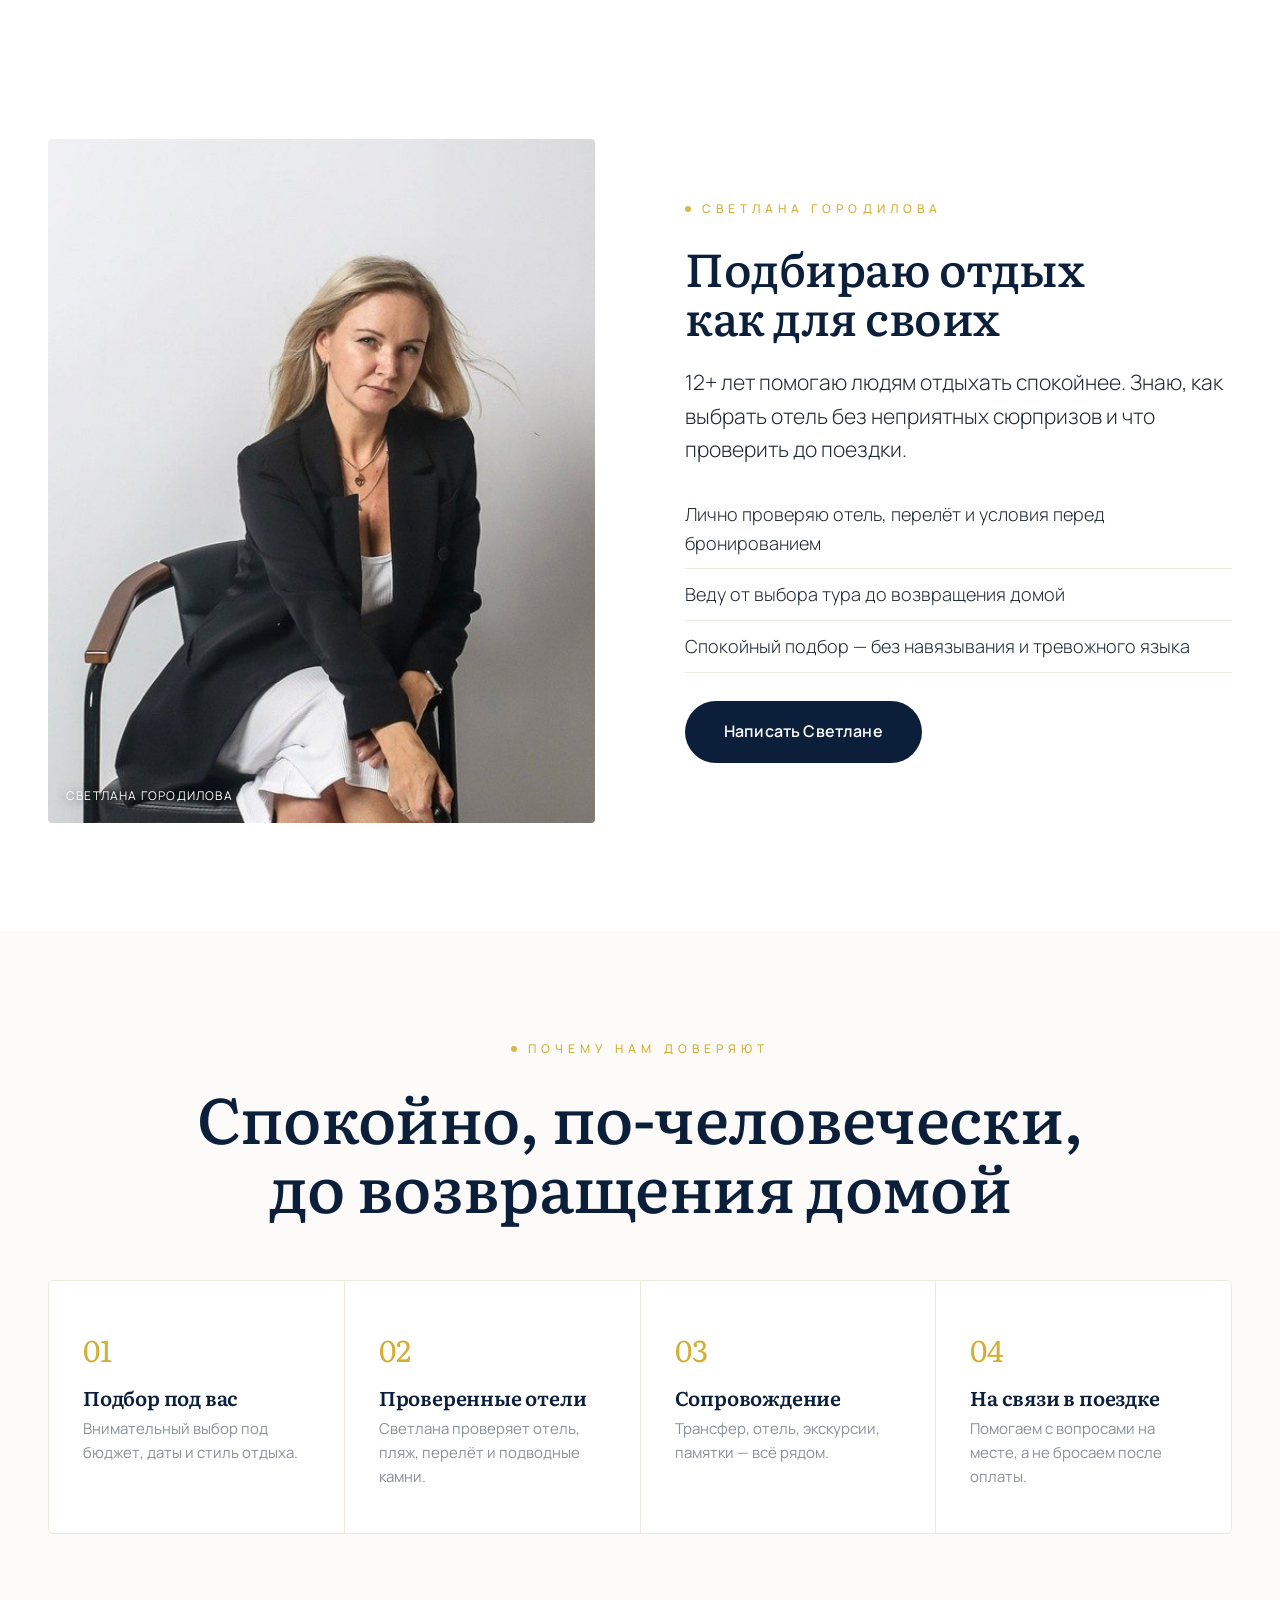
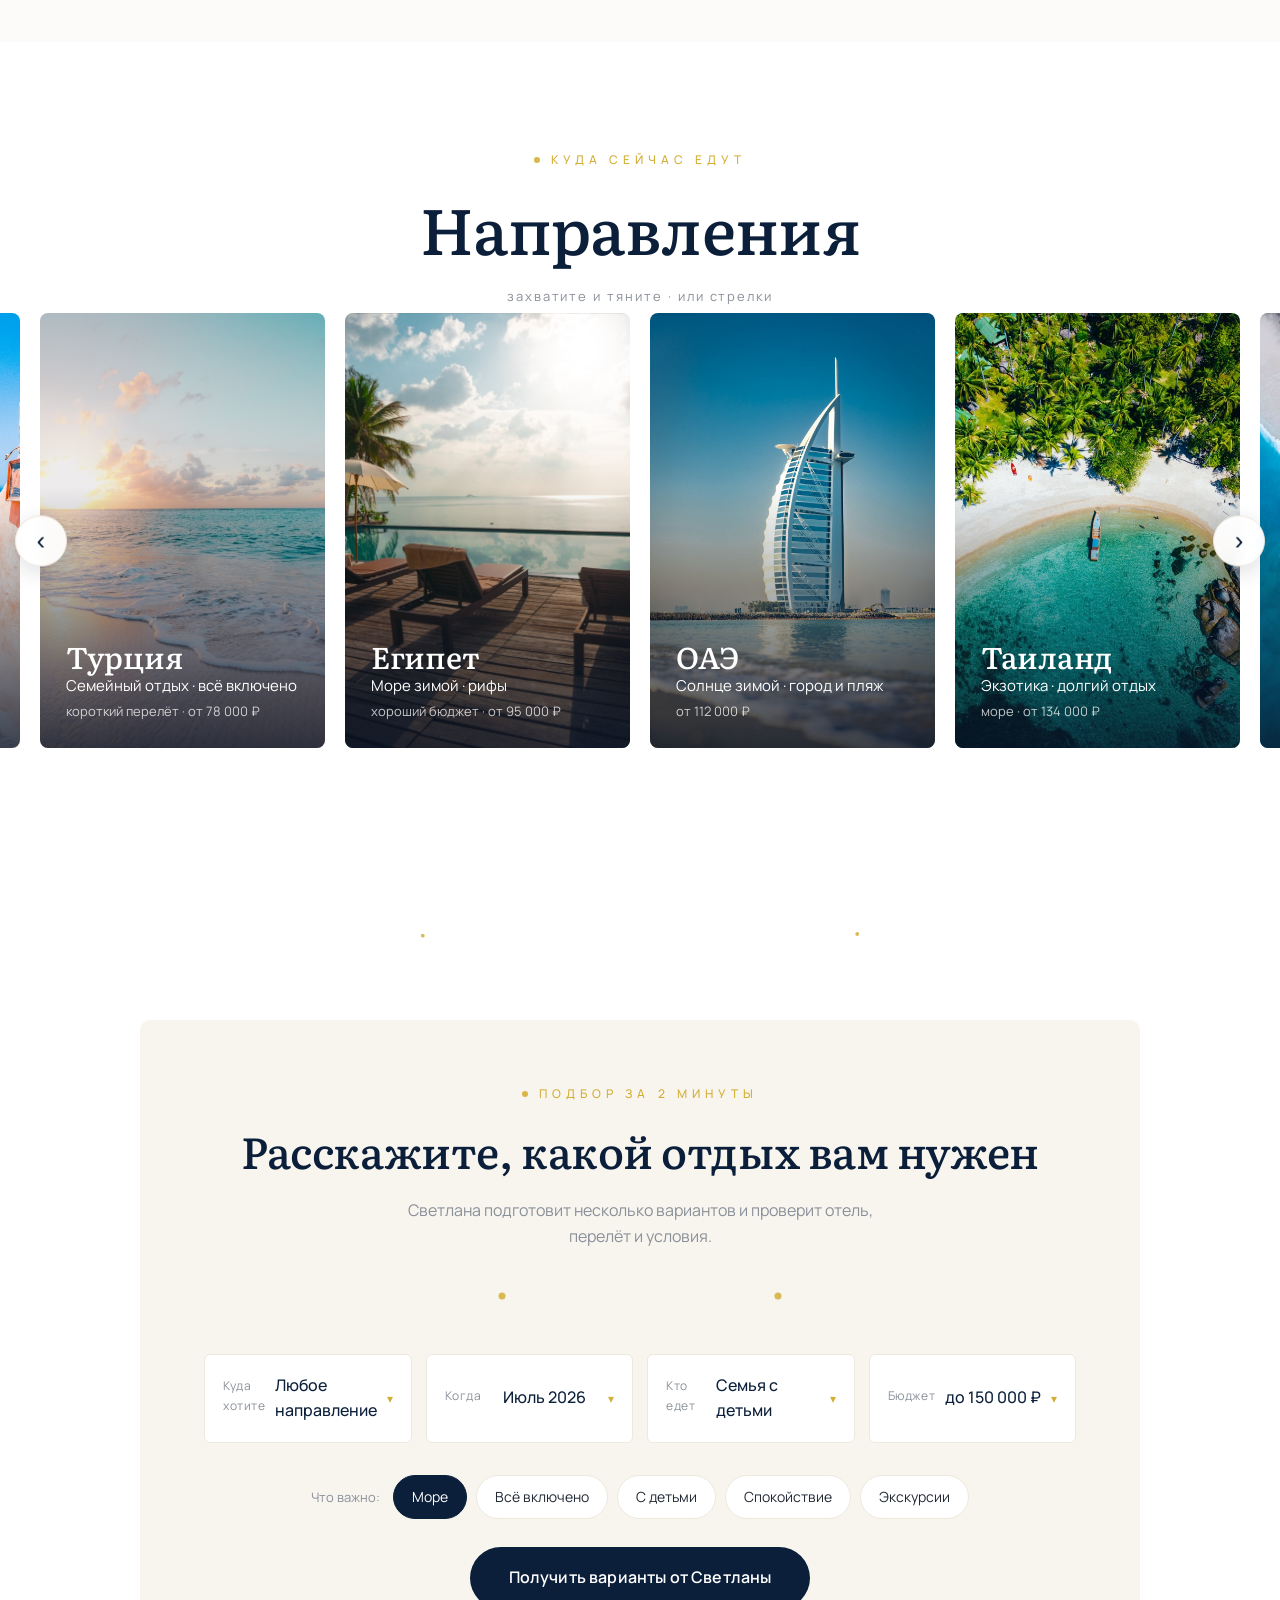
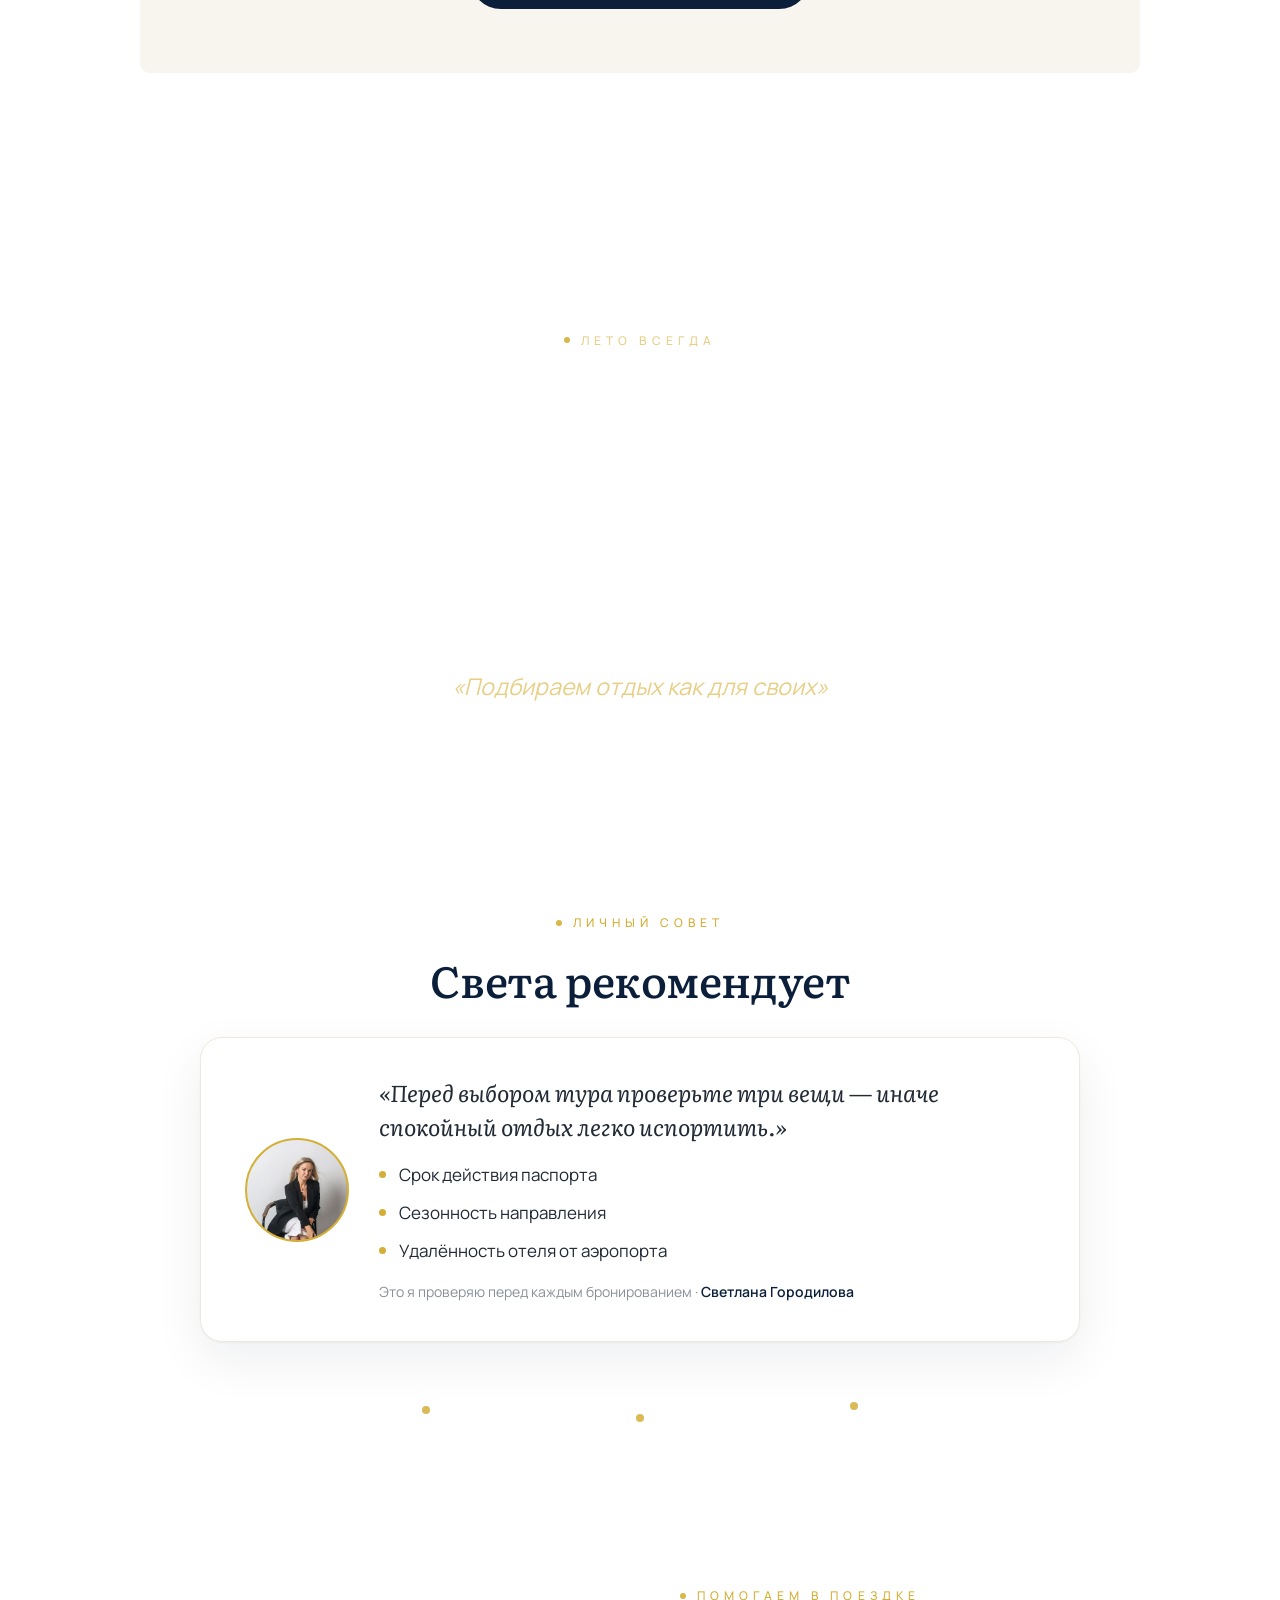
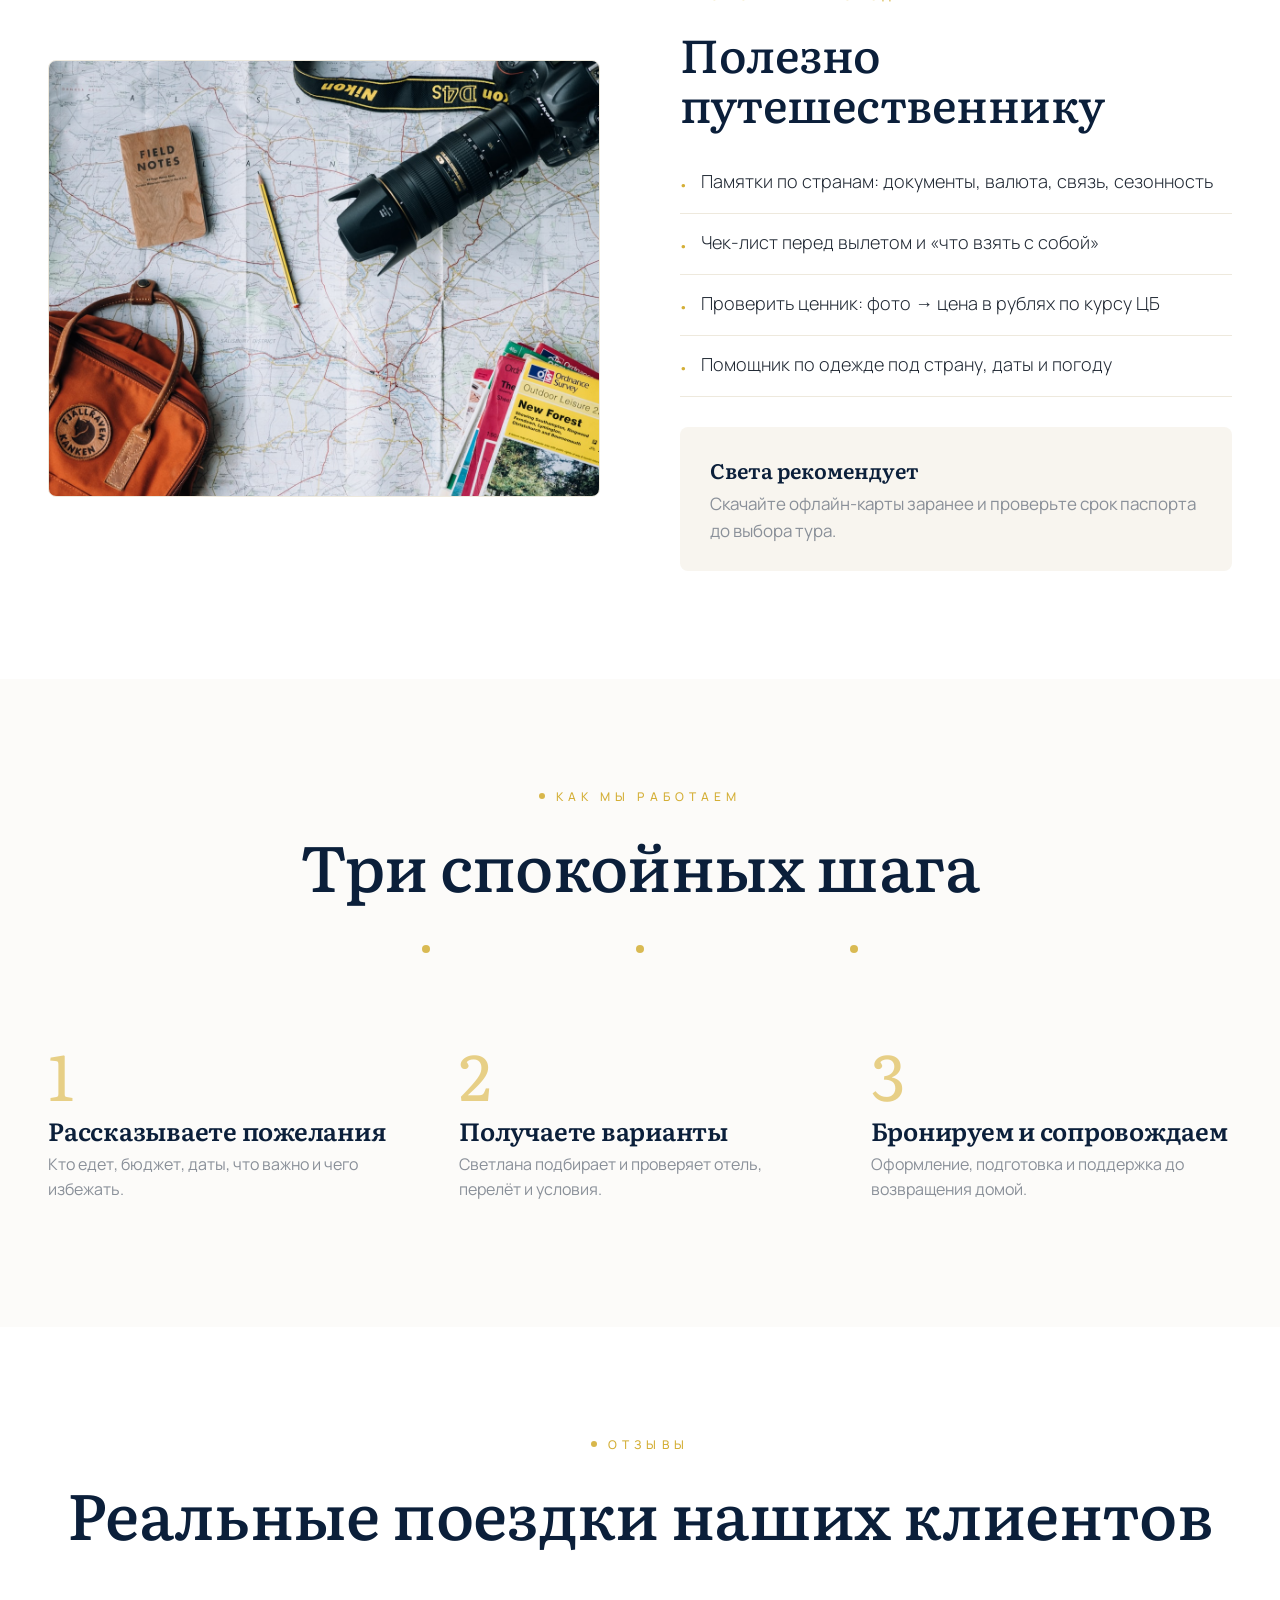
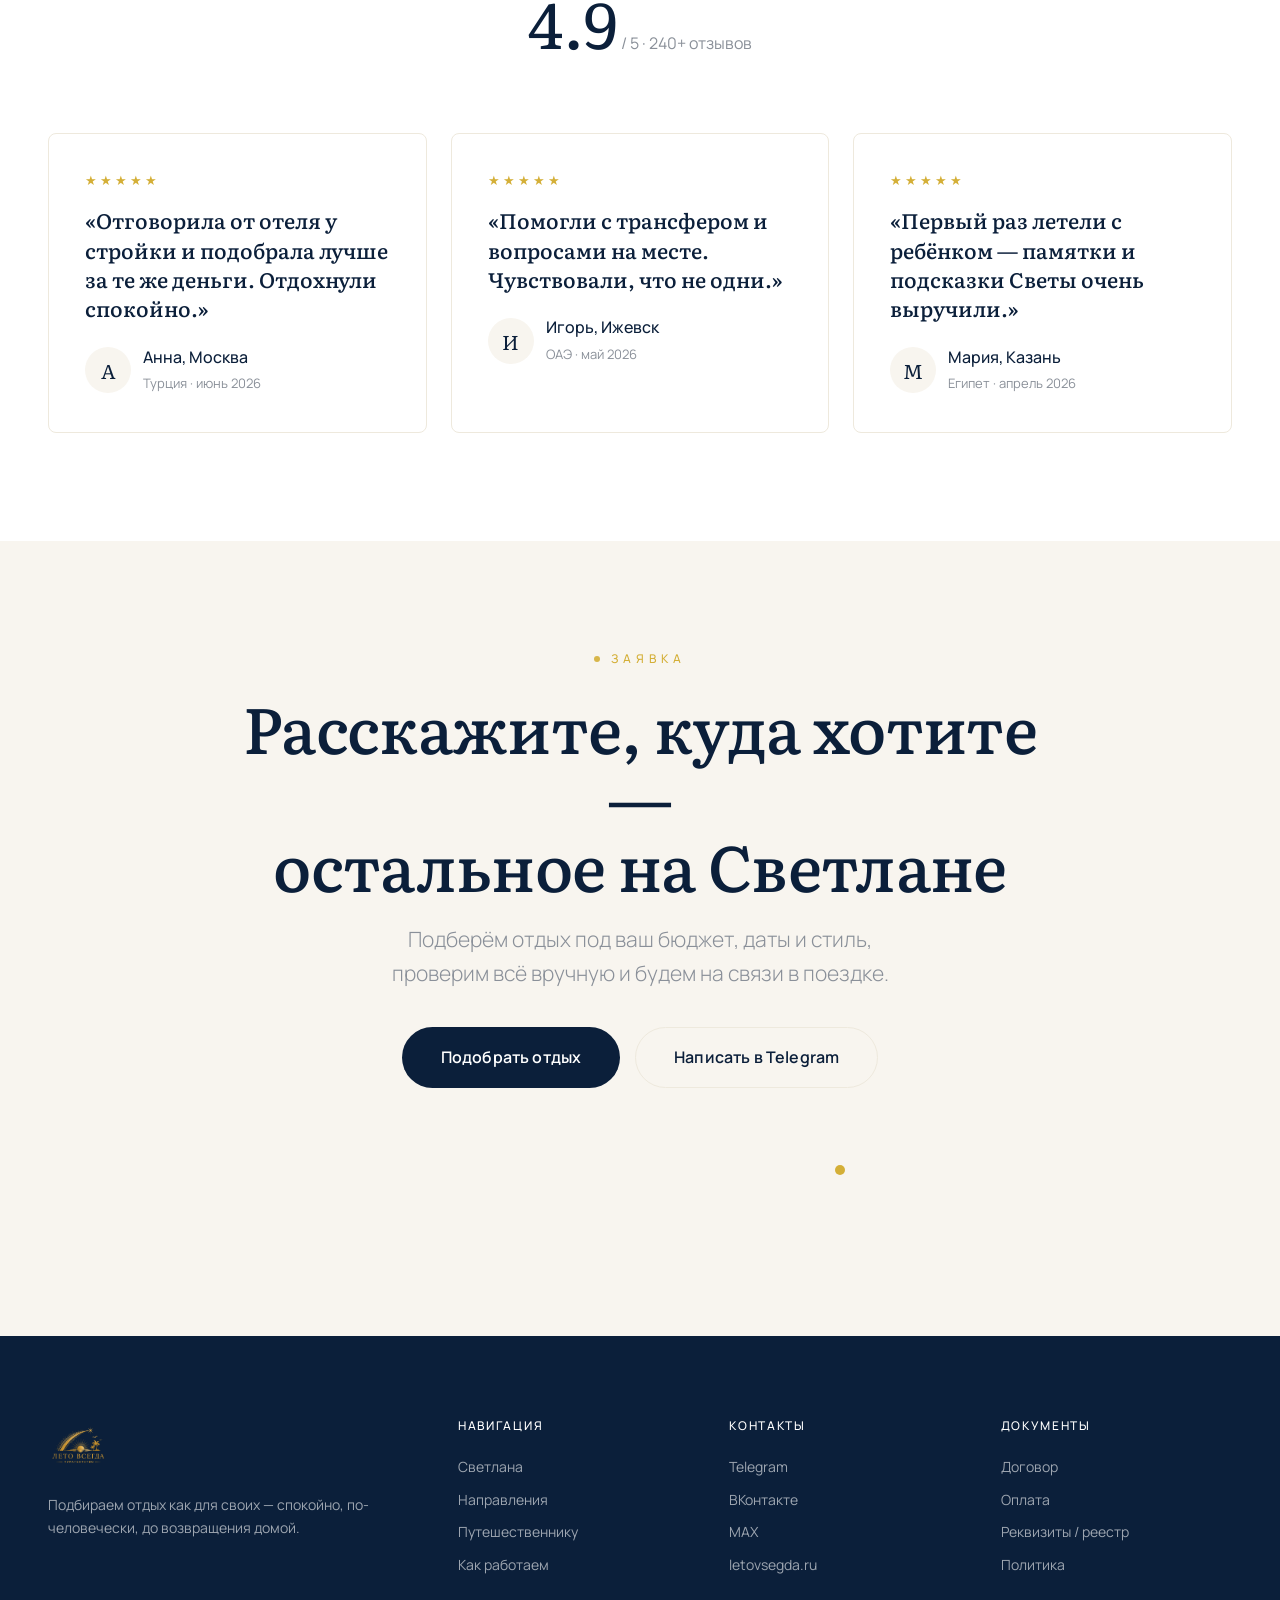
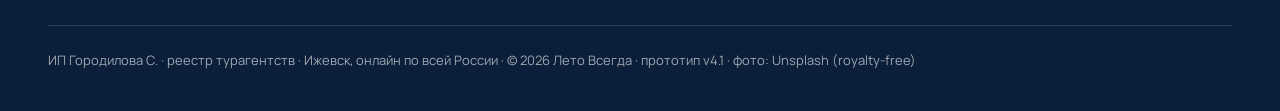
==== commit 3efdd8e6: "Бесконечная (закольцованная) прокрутка карусели направлений" ====
--- a/index.html
+++ b/index.html
@@ -414,6 +414,6 @@
   <div class="req">ИП Городилова С. · реестр турагентств · Ижевск, онлайн по всей России · © 2026 Лето Всегда · прототип v4.1 · фото: Unsplash (royalty-free)</div>
 </div></footer>
 
-<script>(function(){var h=document.querySelector('header');function s(){h.classList.toggle('scrolled',window.scrollY>24);}s();window.addEventListener('scroll',s,{passive:true});var bg=h.querySelector('.burger');if(bg){bg.addEventListener('click',function(){h.classList.toggle('open');bg.setAttribute('aria-expanded',h.classList.contains('open'));});h.querySelectorAll('nav a').forEach(function(a){a.addEventListener('click',function(){h.classList.remove('open');});});}var cr=document.querySelector('.carousel');if(cr){var dn=false,sx=0,sl=0,mv=false;cr.addEventListener('pointerdown',function(e){if(e.pointerType!=='mouse')return;dn=true;mv=false;sx=e.clientX;sl=cr.scrollLeft;cr.classList.add('dragging');});cr.addEventListener('pointermove',function(e){if(!dn)return;var dx=e.clientX-sx;if(Math.abs(dx)>4)mv=true;cr.scrollLeft=sl-dx;});function up(){dn=false;cr.classList.remove('dragging');}cr.addEventListener('pointerup',up);cr.addEventListener('pointercancel',up);cr.addEventListener('pointerleave',up);cr.addEventListener('click',function(e){if(mv){e.preventDefault();e.stopPropagation();}},true);function sw(){var c=cr.querySelector('.dest');return c?c.getBoundingClientRect().width+20:320;}var pv=document.querySelector('.car-prev'),nx=document.querySelector('.car-next');pv&&pv.addEventListener('click',function(){cr.scrollBy({left:-sw(),behavior:'smooth'});});nx&&nx.addEventListener('click',function(){cr.scrollBy({left:sw(),behavior:'smooth'});});}})();</script>
+<script>(function(){var h=document.querySelector('header');function s(){h.classList.toggle('scrolled',window.scrollY>24);}s();window.addEventListener('scroll',s,{passive:true});var bg=h.querySelector('.burger');if(bg){bg.addEventListener('click',function(){h.classList.toggle('open');bg.setAttribute('aria-expanded',h.classList.contains('open'));});h.querySelectorAll('nav a').forEach(function(a){a.addEventListener('click',function(){h.classList.remove('open');});});}var cr=document.querySelector('.carousel');if(cr){var origs=[].slice.call(cr.querySelectorAll('.dest')),n=origs.length;for(var k=0;k<2;k++){origs.forEach(function(c){cr.appendChild(c.cloneNode(true));});}function setW(){var cards=cr.querySelectorAll('.dest');return cards.length>n?cards[n].offsetLeft-cards[0].offsetLeft:cr.scrollWidth/3;}var SW=setW();cr.scrollLeft=SW;function wrap(){var w=setW();if(w<=0)return;if(cr.scrollLeft<w*0.5)cr.scrollLeft+=w;else if(cr.scrollLeft>w*1.5)cr.scrollLeft-=w;}cr.addEventListener('scroll',wrap,{passive:true});var dn=false,lx=0,mv=false;cr.addEventListener('pointerdown',function(e){if(e.pointerType!=='mouse')return;dn=true;mv=false;lx=e.clientX;cr.classList.add('dragging');});cr.addEventListener('pointermove',function(e){if(!dn)return;var dx=e.clientX-lx;lx=e.clientX;if(dx)mv=true;cr.scrollLeft-=dx;});function up(){dn=false;cr.classList.remove('dragging');}cr.addEventListener('pointerup',up);cr.addEventListener('pointercancel',up);cr.addEventListener('pointerleave',up);cr.addEventListener('click',function(e){if(mv){e.preventDefault();e.stopPropagation();}},true);function step(){var c=cr.querySelector('.dest');return c?c.getBoundingClientRect().width+20:320;}var pv=document.querySelector('.car-prev'),nx=document.querySelector('.car-next');pv&&pv.addEventListener('click',function(){cr.scrollBy({left:-step(),behavior:'smooth'});});nx&&nx.addEventListener('click',function(){cr.scrollBy({left:step(),behavior:'smooth'});});window.addEventListener('resize',function(){SW=setW();});}})();</script>
 </body>
 </html>
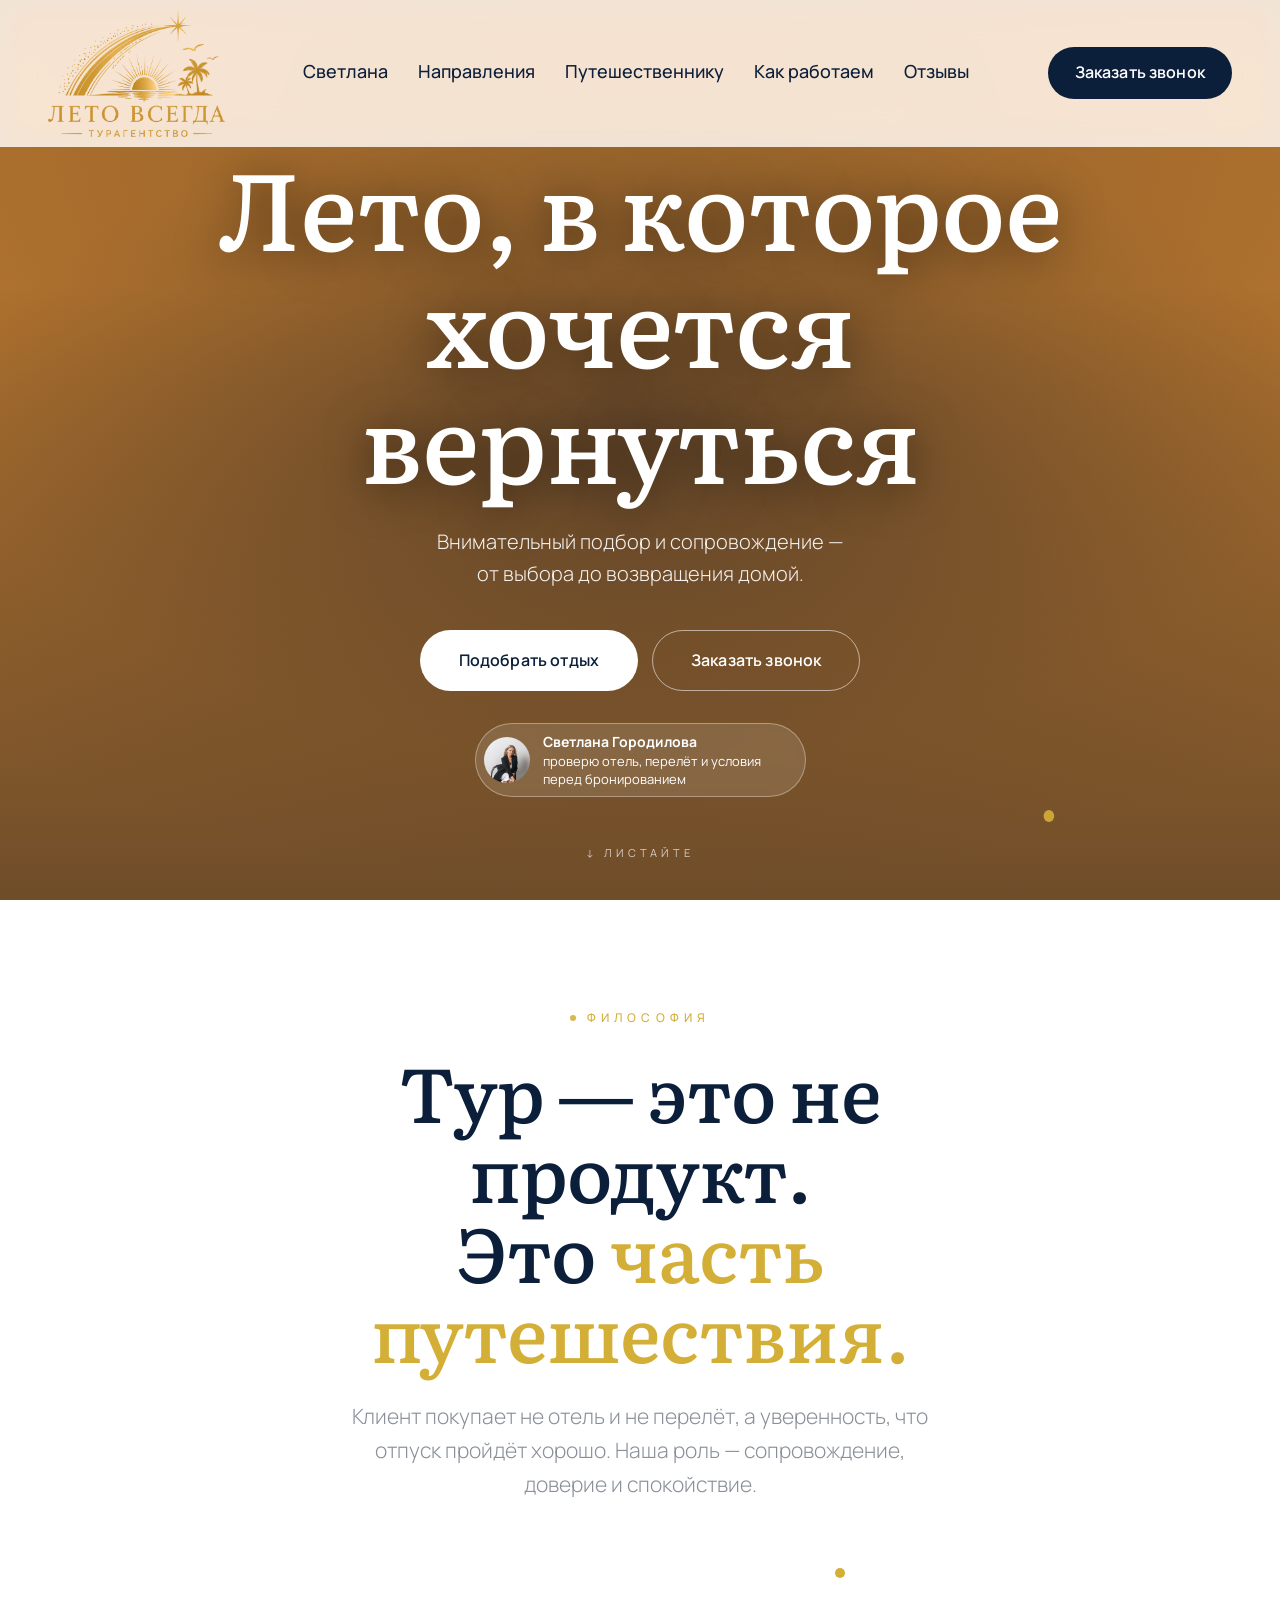
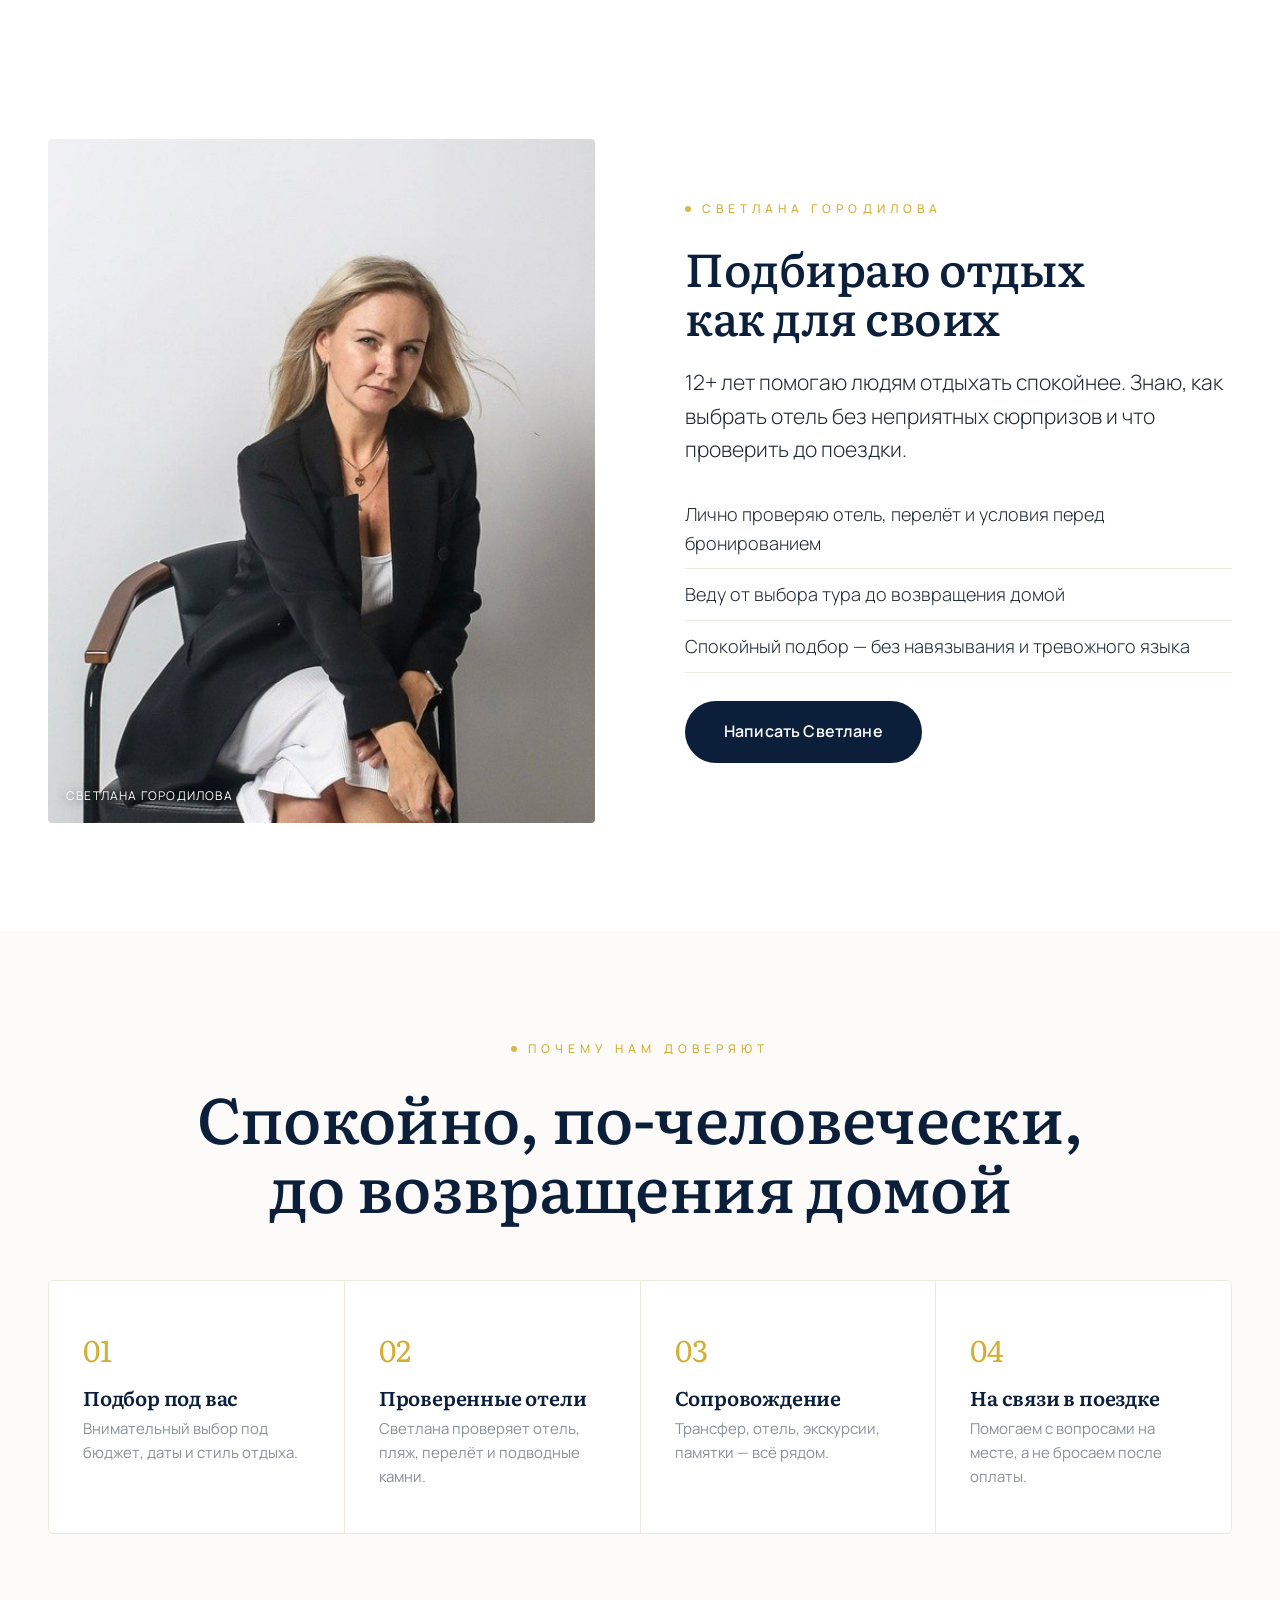
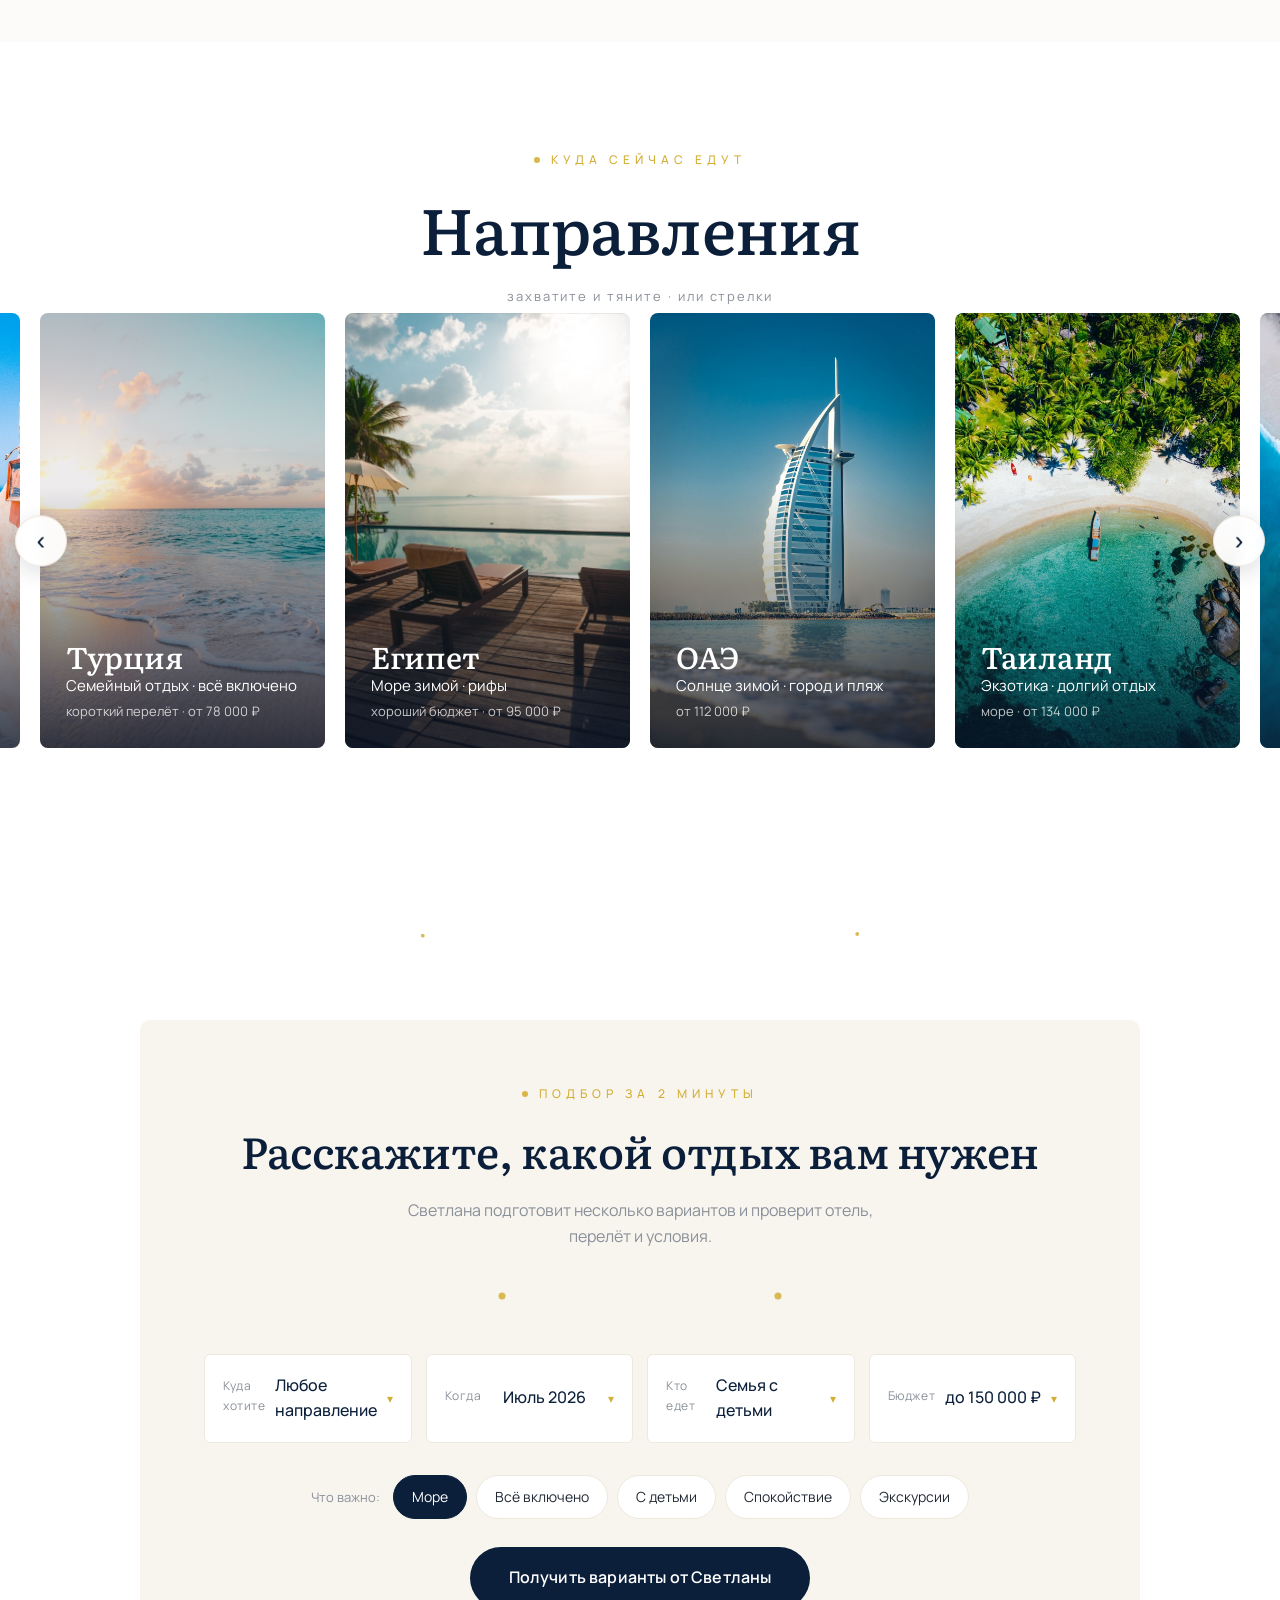
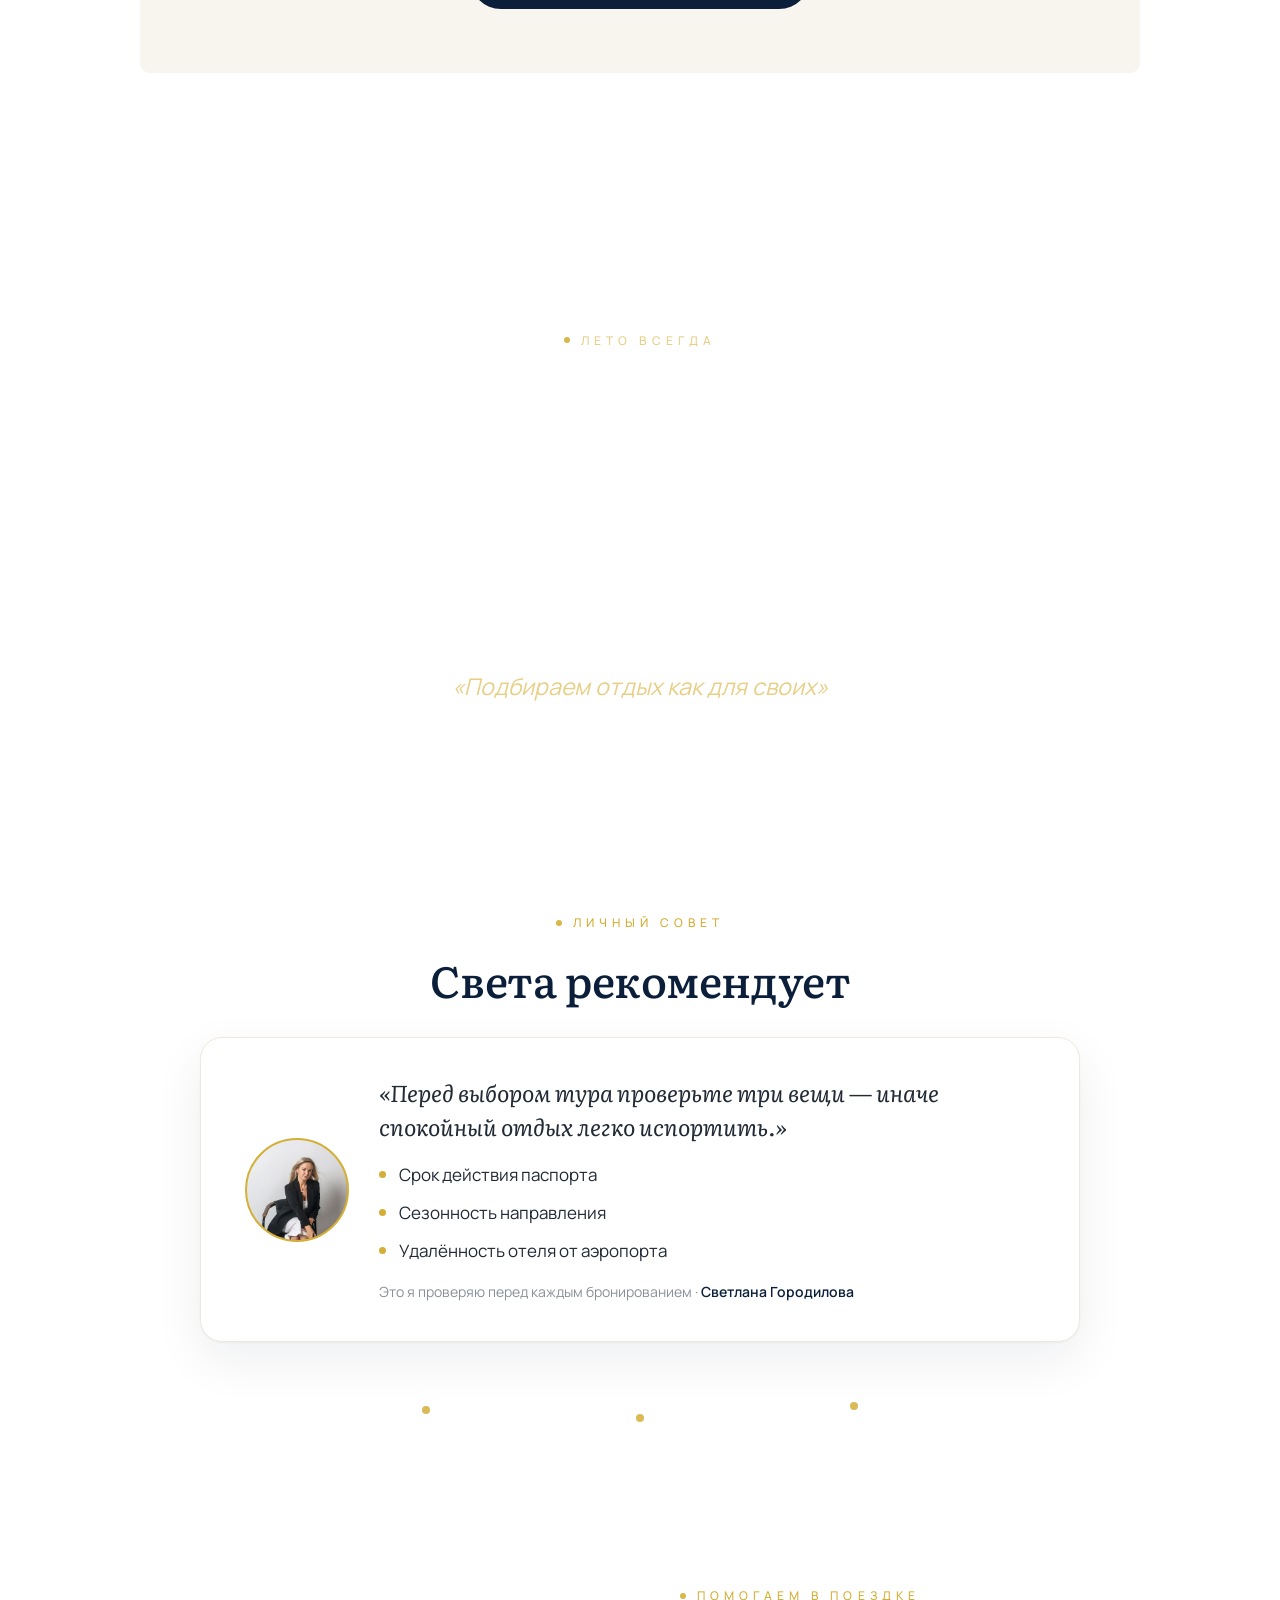
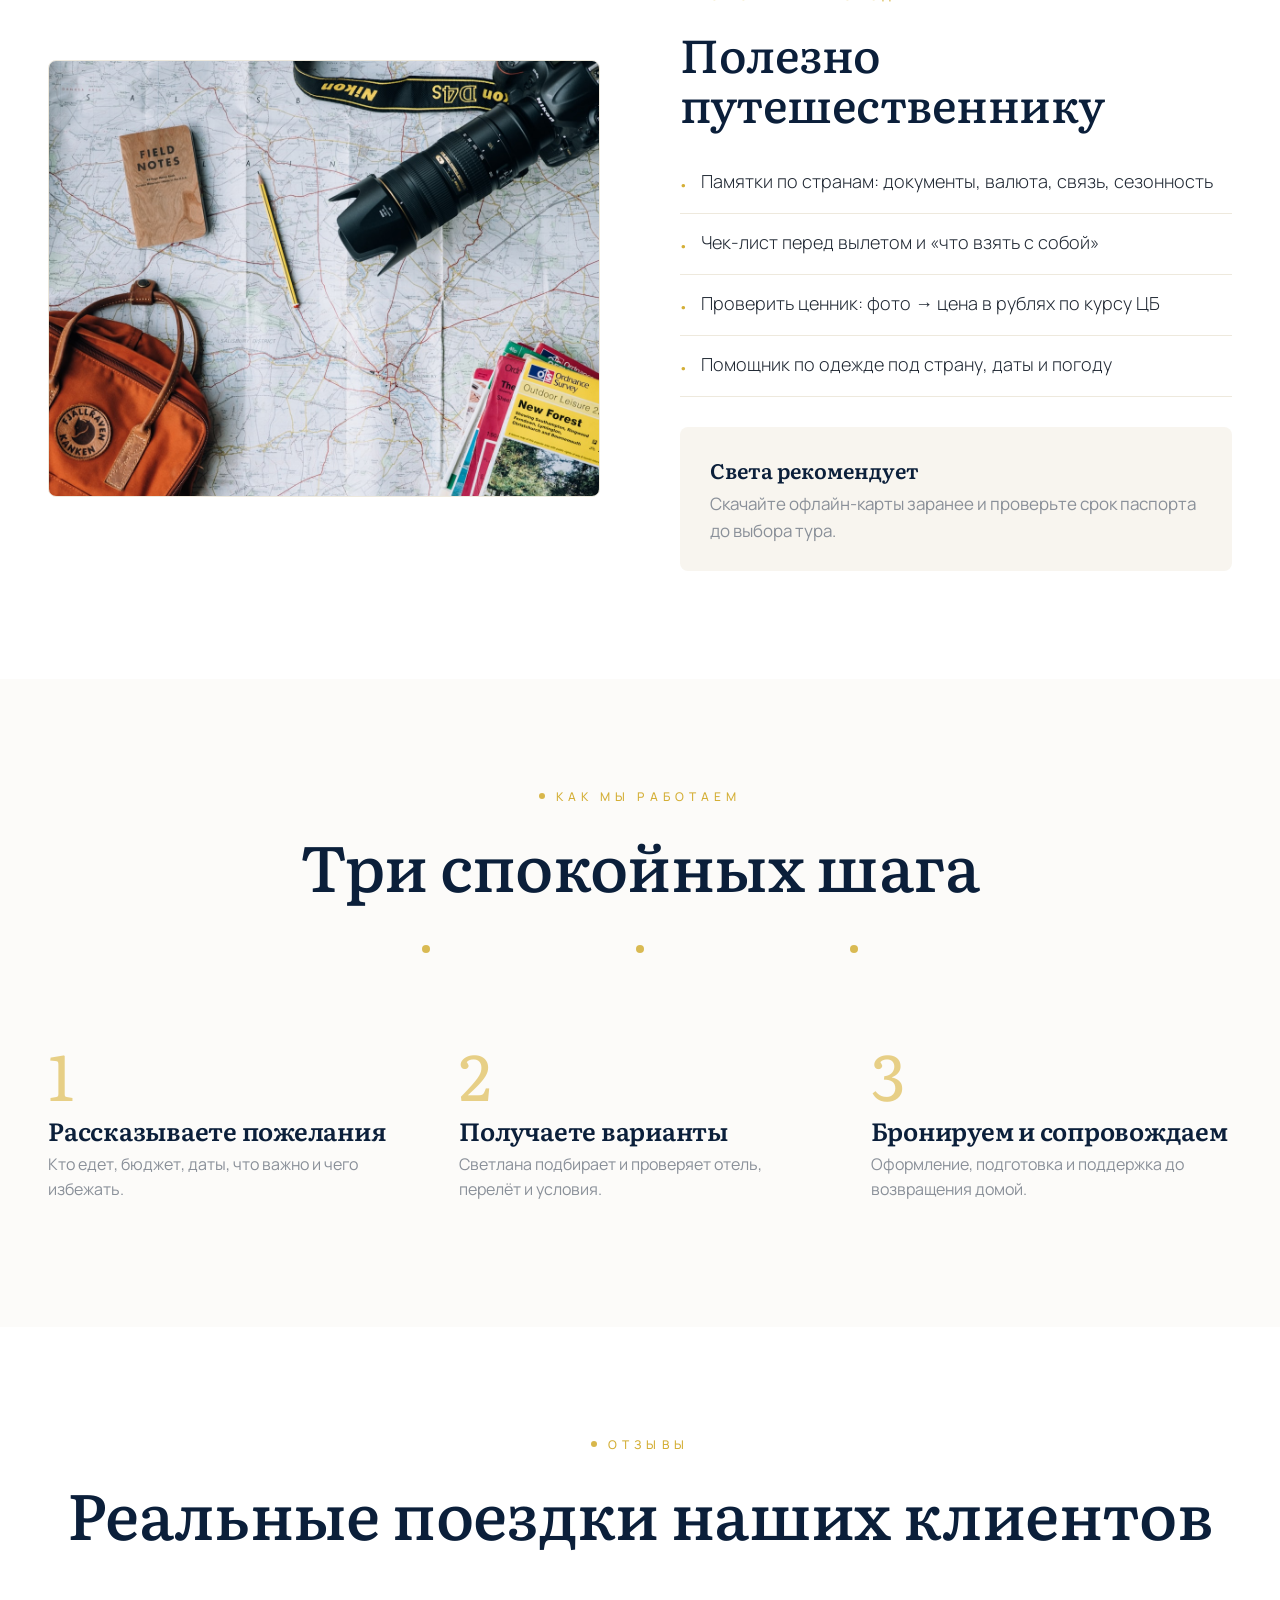
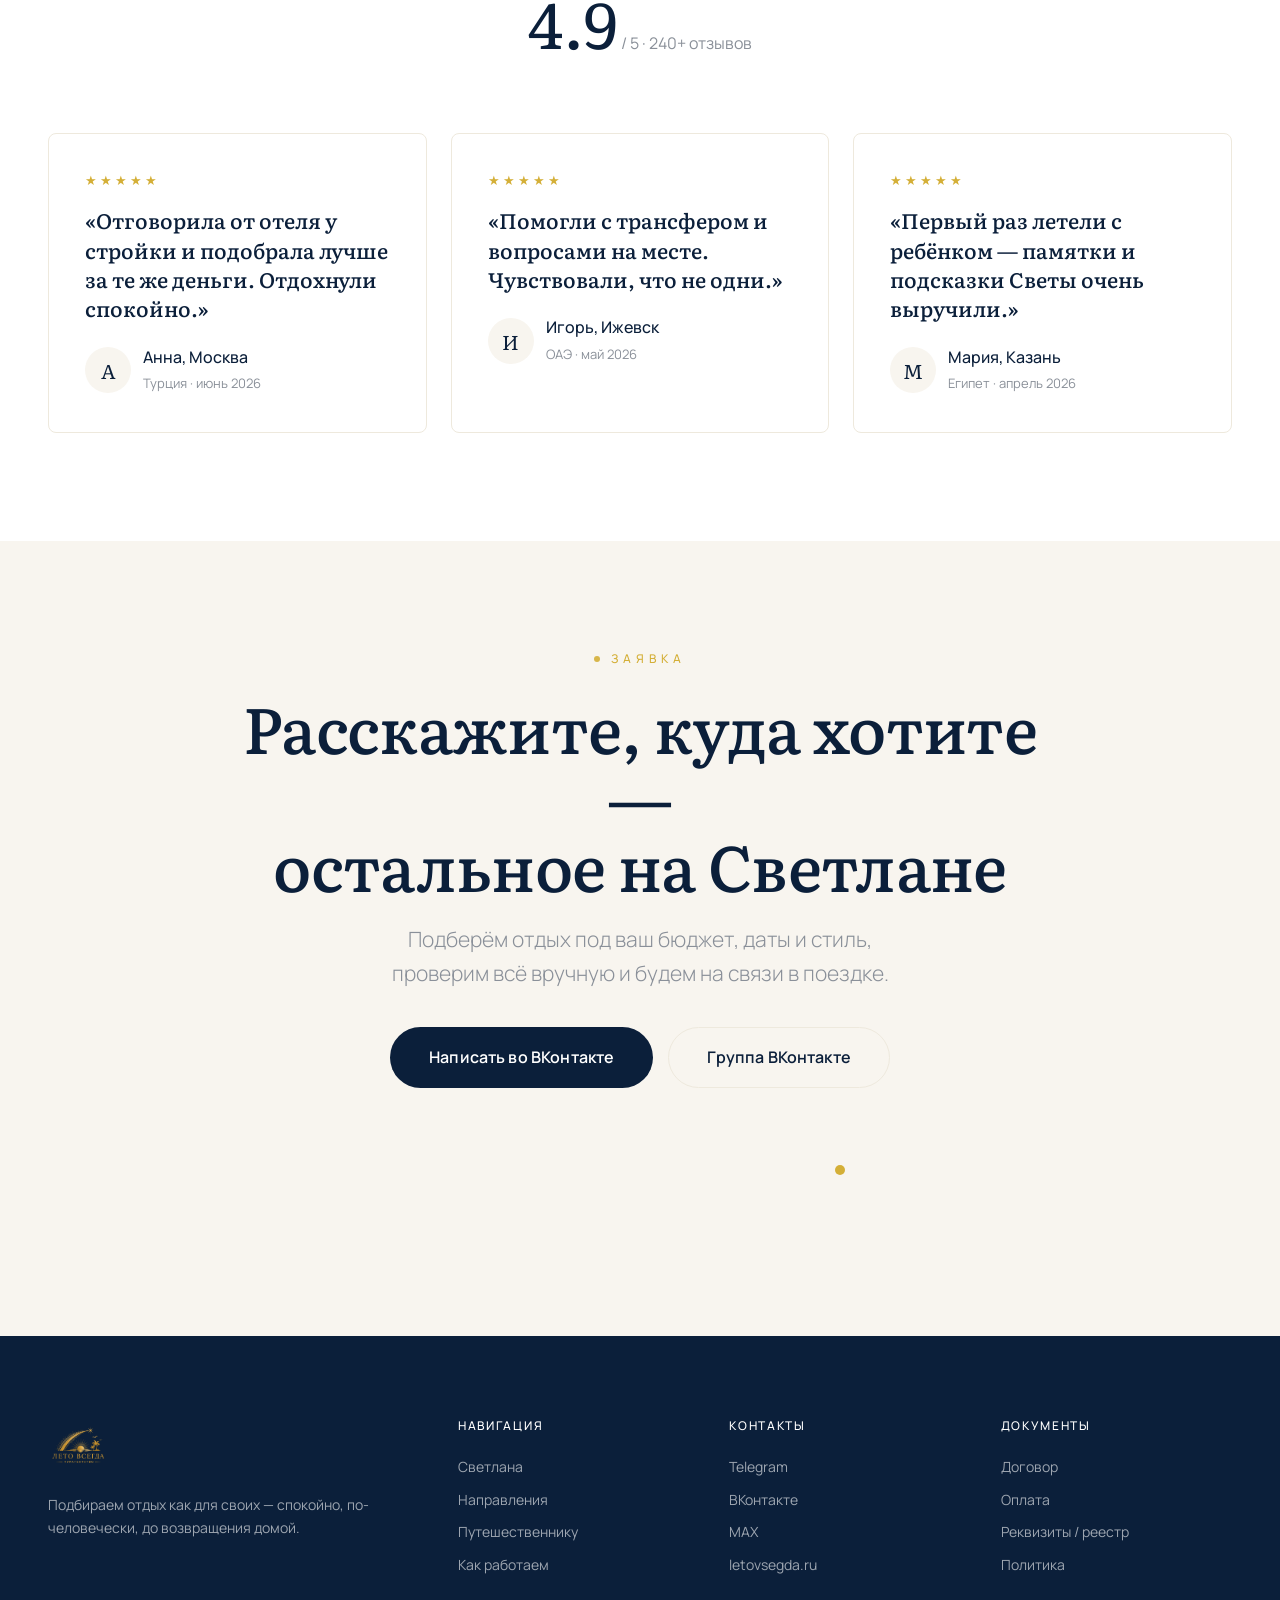
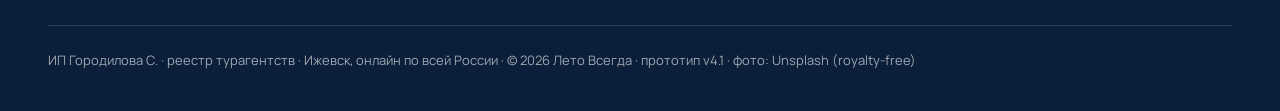
==== commit 8334576c: "Add VK group and message links" ====
--- a/index.html
+++ b/index.html
@@ -275,7 +275,7 @@
       <li>Веду от выбора тура до возвращения домой</li>
       <li>Спокойный подбор — без навязывания и тревожного языка</li>
     </ul>
-    <a href="#zayavka" class="btn btn-navy">Написать Светлане</a>
+    <a href="https://vk.com/im?sel=-239418071" class="btn btn-navy" target="_blank" rel="noopener">Написать Светлане</a>
   </div>
 </div></section>
 
@@ -399,8 +399,8 @@
   <div class="kick">Заявка</div>
   <h2>Расскажите, куда хотите —<br>остальное на Светлане</h2>
   <p class="lead muted" style="max-width:46ch;margin:0 auto 36px">Подберём отдых под ваш бюджет, даты и стиль, проверим всё вручную и будем на связи в поездке.</p>
-  <a href="#" class="btn btn-navy">Подобрать отдых</a>
-  <a href="#" class="btn btn-line" style="margin-left:12px">Написать в Telegram</a>
+  <a href="https://vk.com/im?sel=-239418071" class="btn btn-navy" target="_blank" rel="noopener">Написать во ВКонтакте</a>
+  <a href="https://vk.com/club239418071" class="btn btn-line" style="margin-left:12px" target="_blank" rel="noopener">Группа ВКонтакте</a>
   <svg class="arc" viewBox="0 0 680 90" style="margin-top:50px"><path d="M40,70 C220,10 460,10 640,70" fill="none" stroke="url(#goldgrad)" stroke-width="2"/><circle cx="540" cy="32" r="5" fill="#D4AF37"/></svg>
 </div></section>
 
@@ -408,7 +408,7 @@
   <div class="fcols">
     <div><img class="logo" src="img/logo-gold.png" alt="Лето Всегда"><p style="color:rgba(255,255,255,.6)">Подбираем отдых как для своих — спокойно, по-человечески, до возвращения домой.</p></div>
     <div><h4>Навигация</h4><a href="#svetlana">Светлана</a><a href="#napravleniya">Направления</a><a href="#help">Путешественнику</a><a href="#how">Как работаем</a></div>
-    <div><h4>Контакты</h4><a href="#">Telegram</a><a href="#">ВКонтакте</a><a href="#">MAX</a><a href="#">letovsegda.ru</a></div>
+    <div><h4>Контакты</h4><a href="#">Telegram</a><a href="https://vk.com/club239418071" target="_blank" rel="noopener">ВКонтакте</a><a href="#">MAX</a><a href="https://letovsegda.ru">letovsegda.ru</a></div>
     <div><h4>Документы</h4><a href="#">Договор</a><a href="#">Оплата</a><a href="#">Реквизиты / реестр</a><a href="#">Политика</a></div>
   </div>
   <div class="req">ИП Городилова С. · реестр турагентств · Ижевск, онлайн по всей России · © 2026 Лето Всегда · прототип v4.1 · фото: Unsplash (royalty-free)</div>
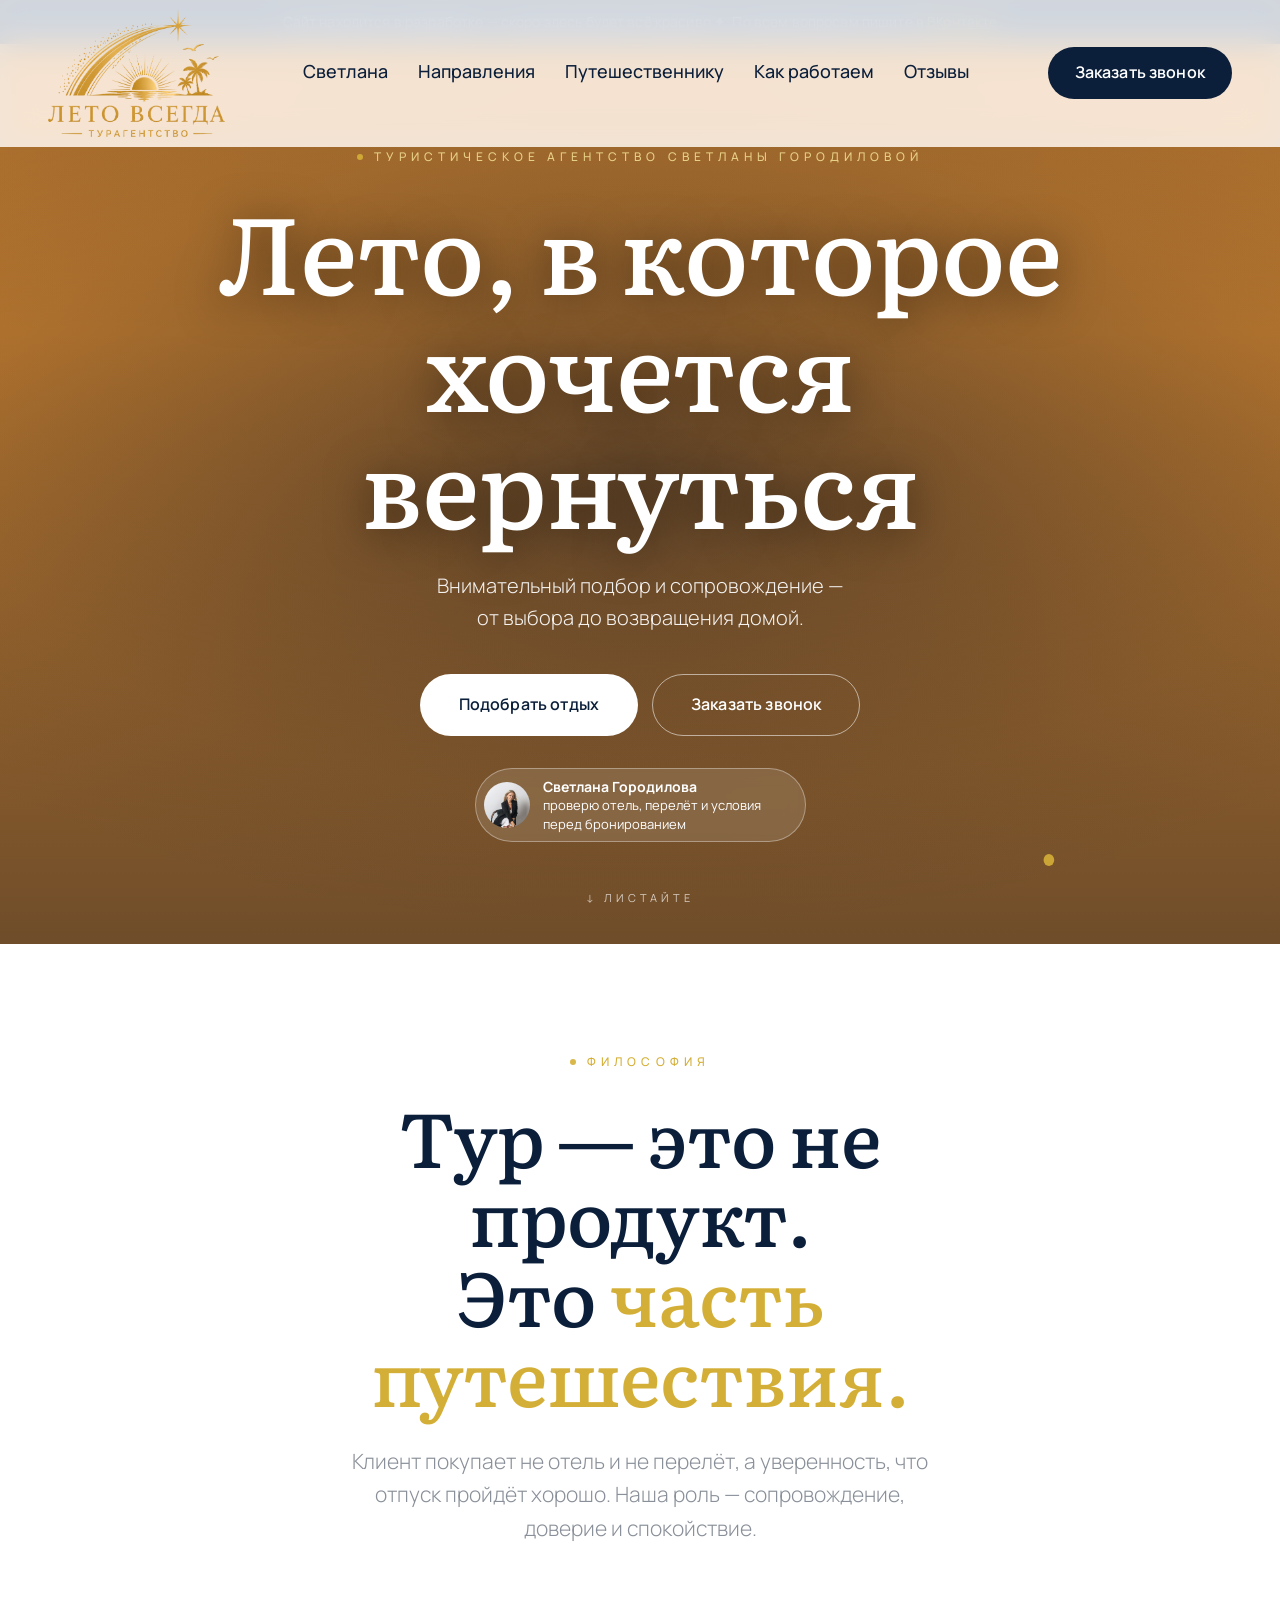
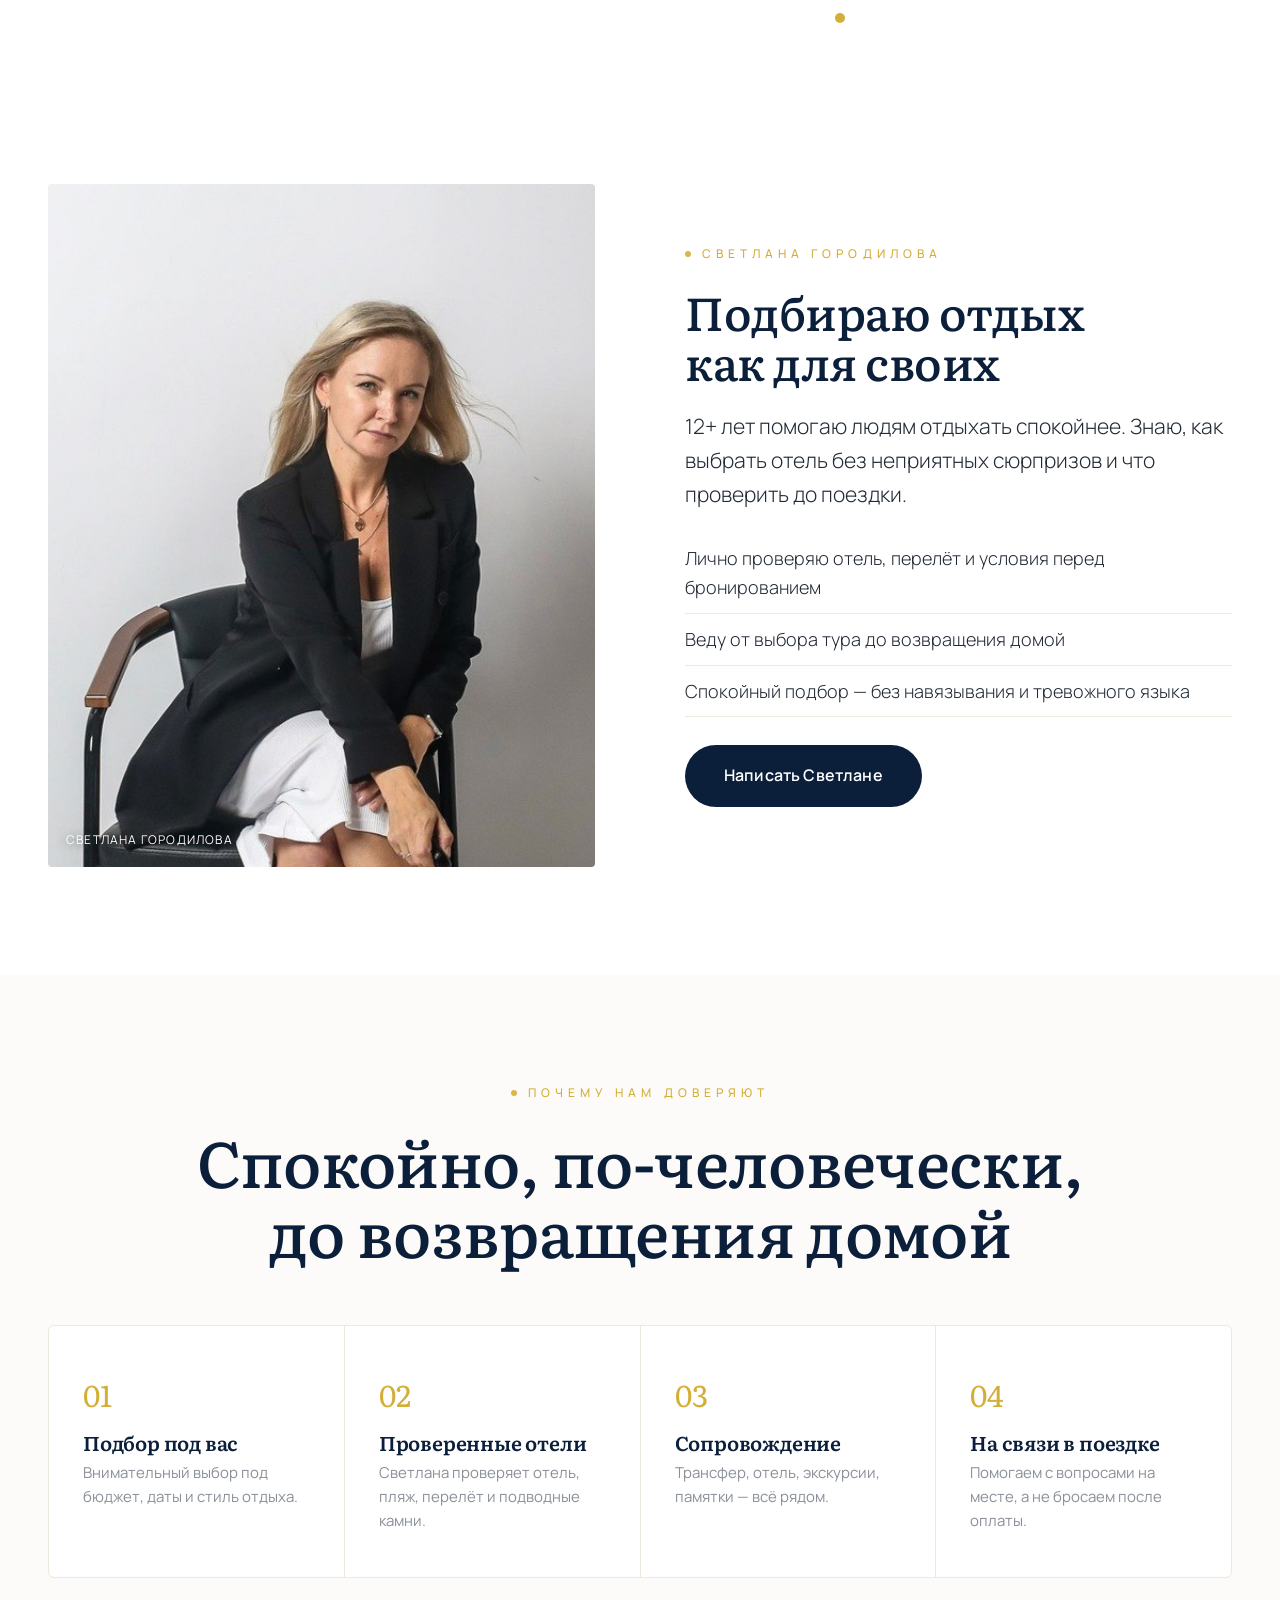
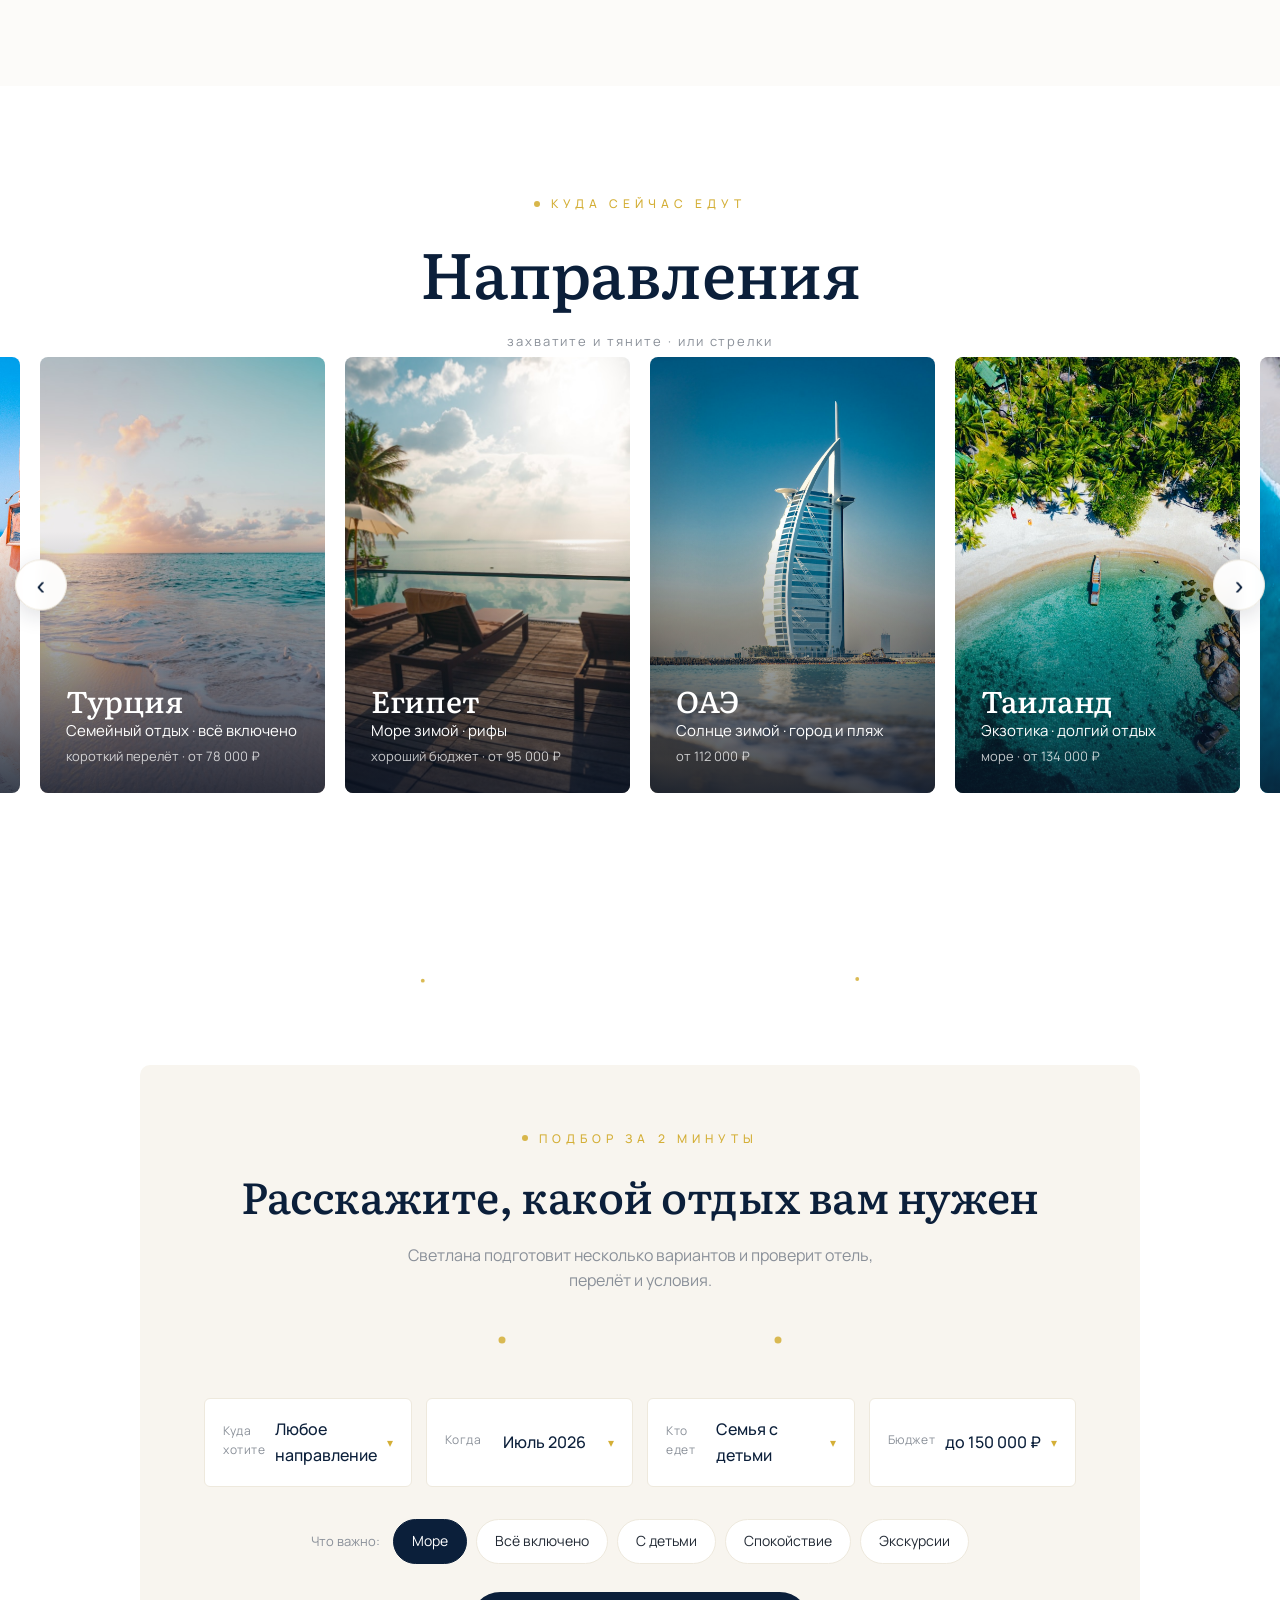
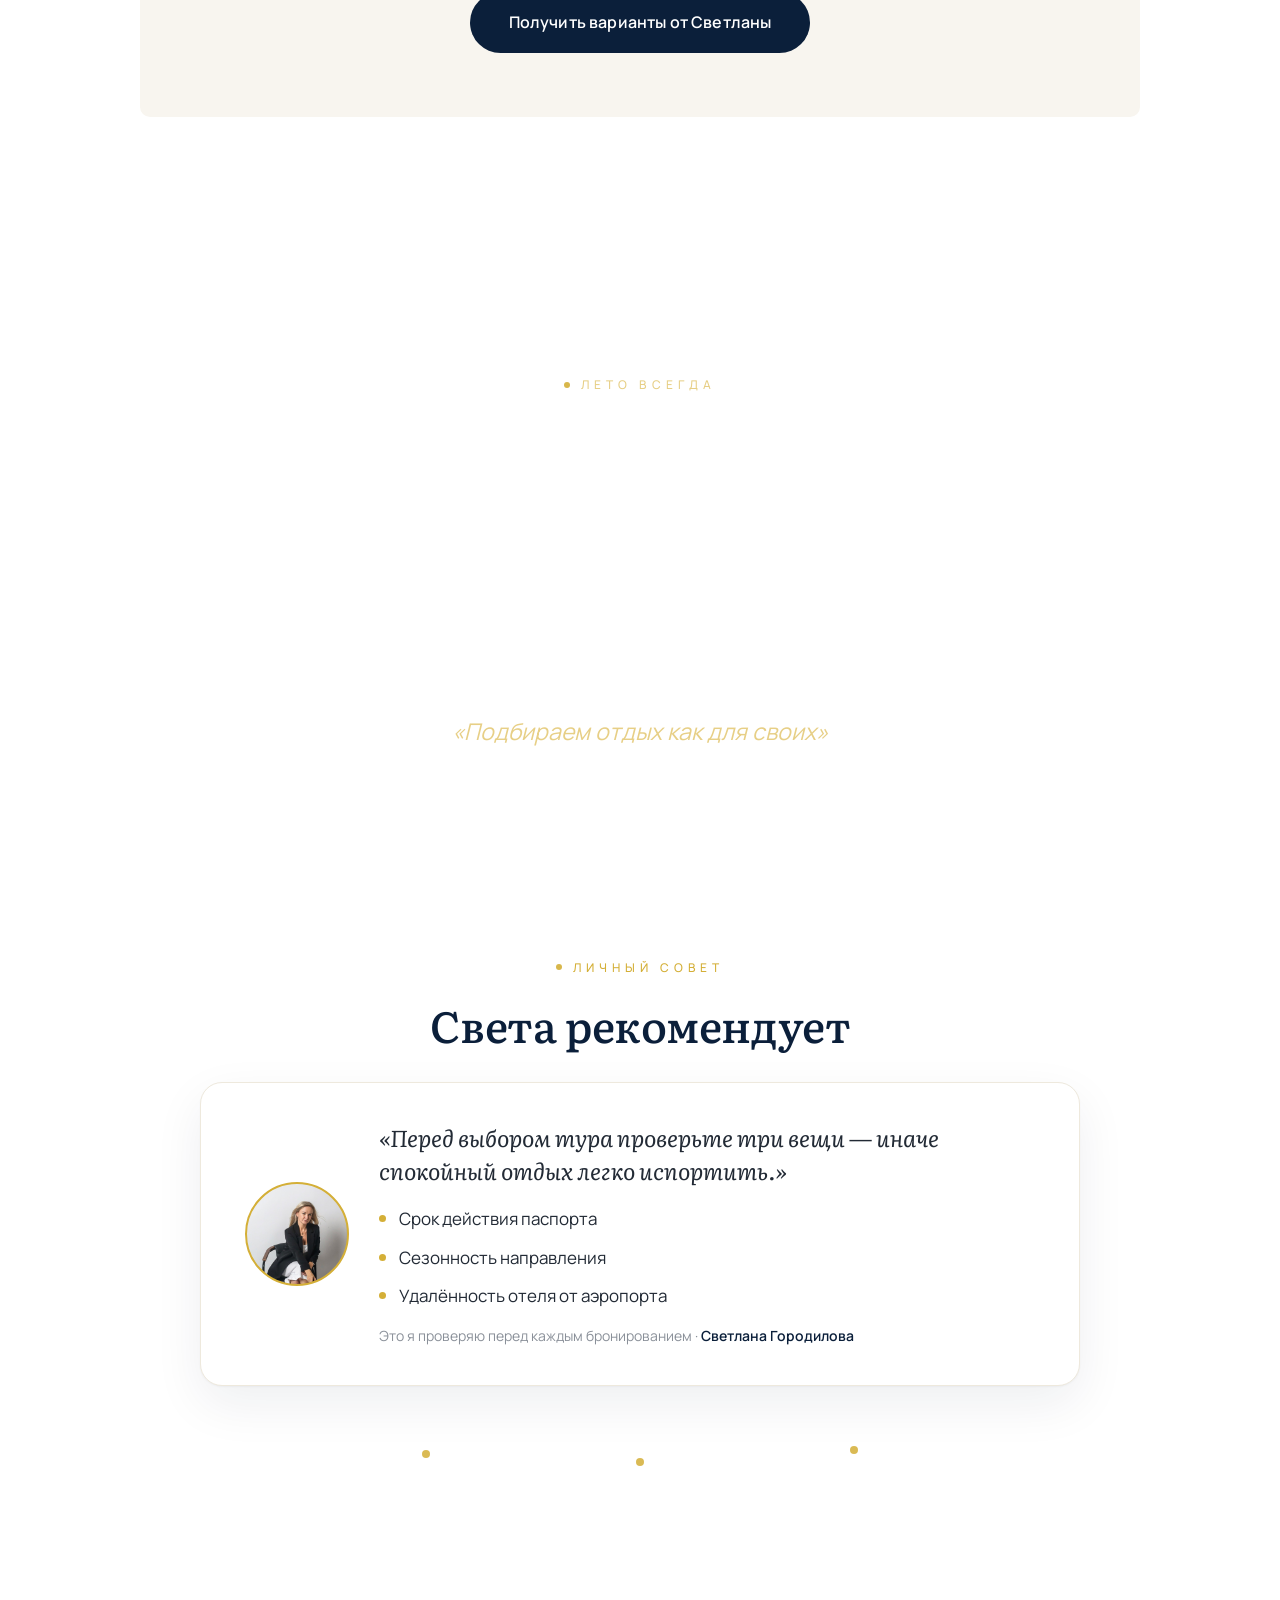
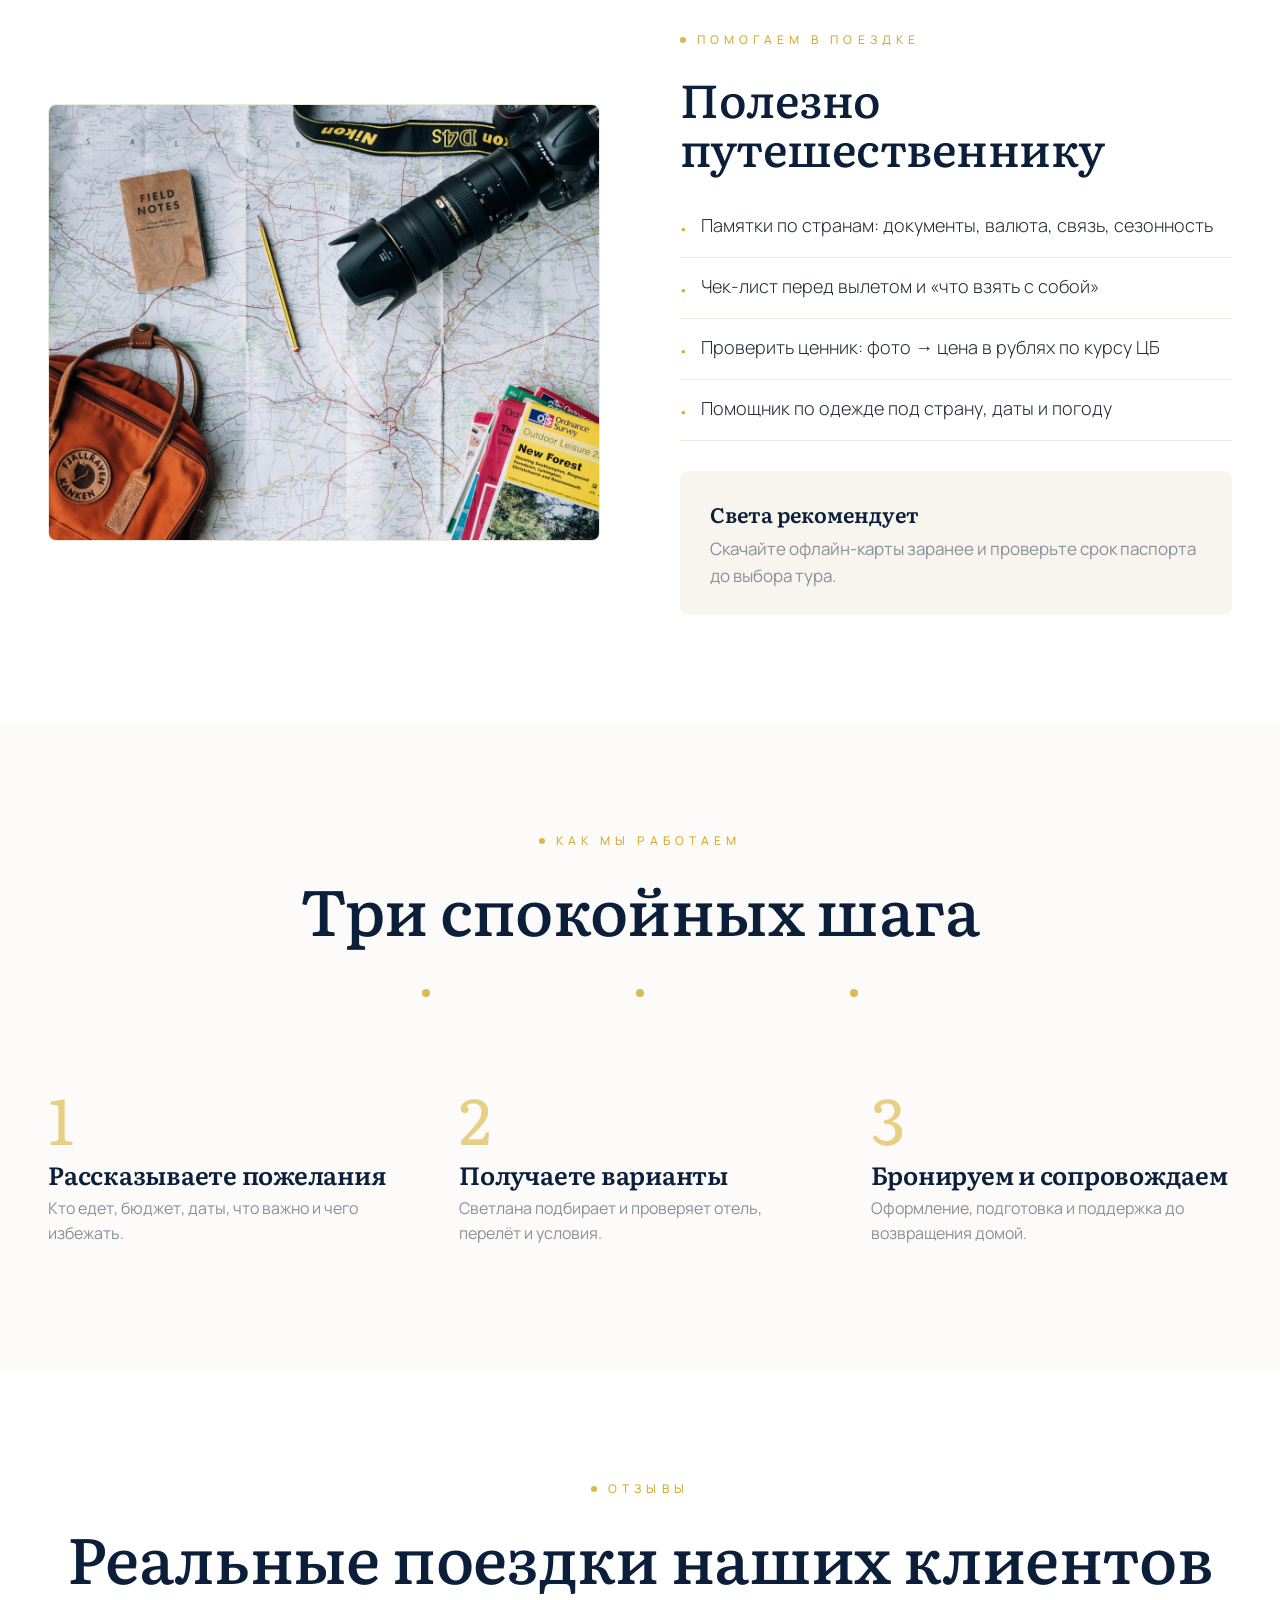
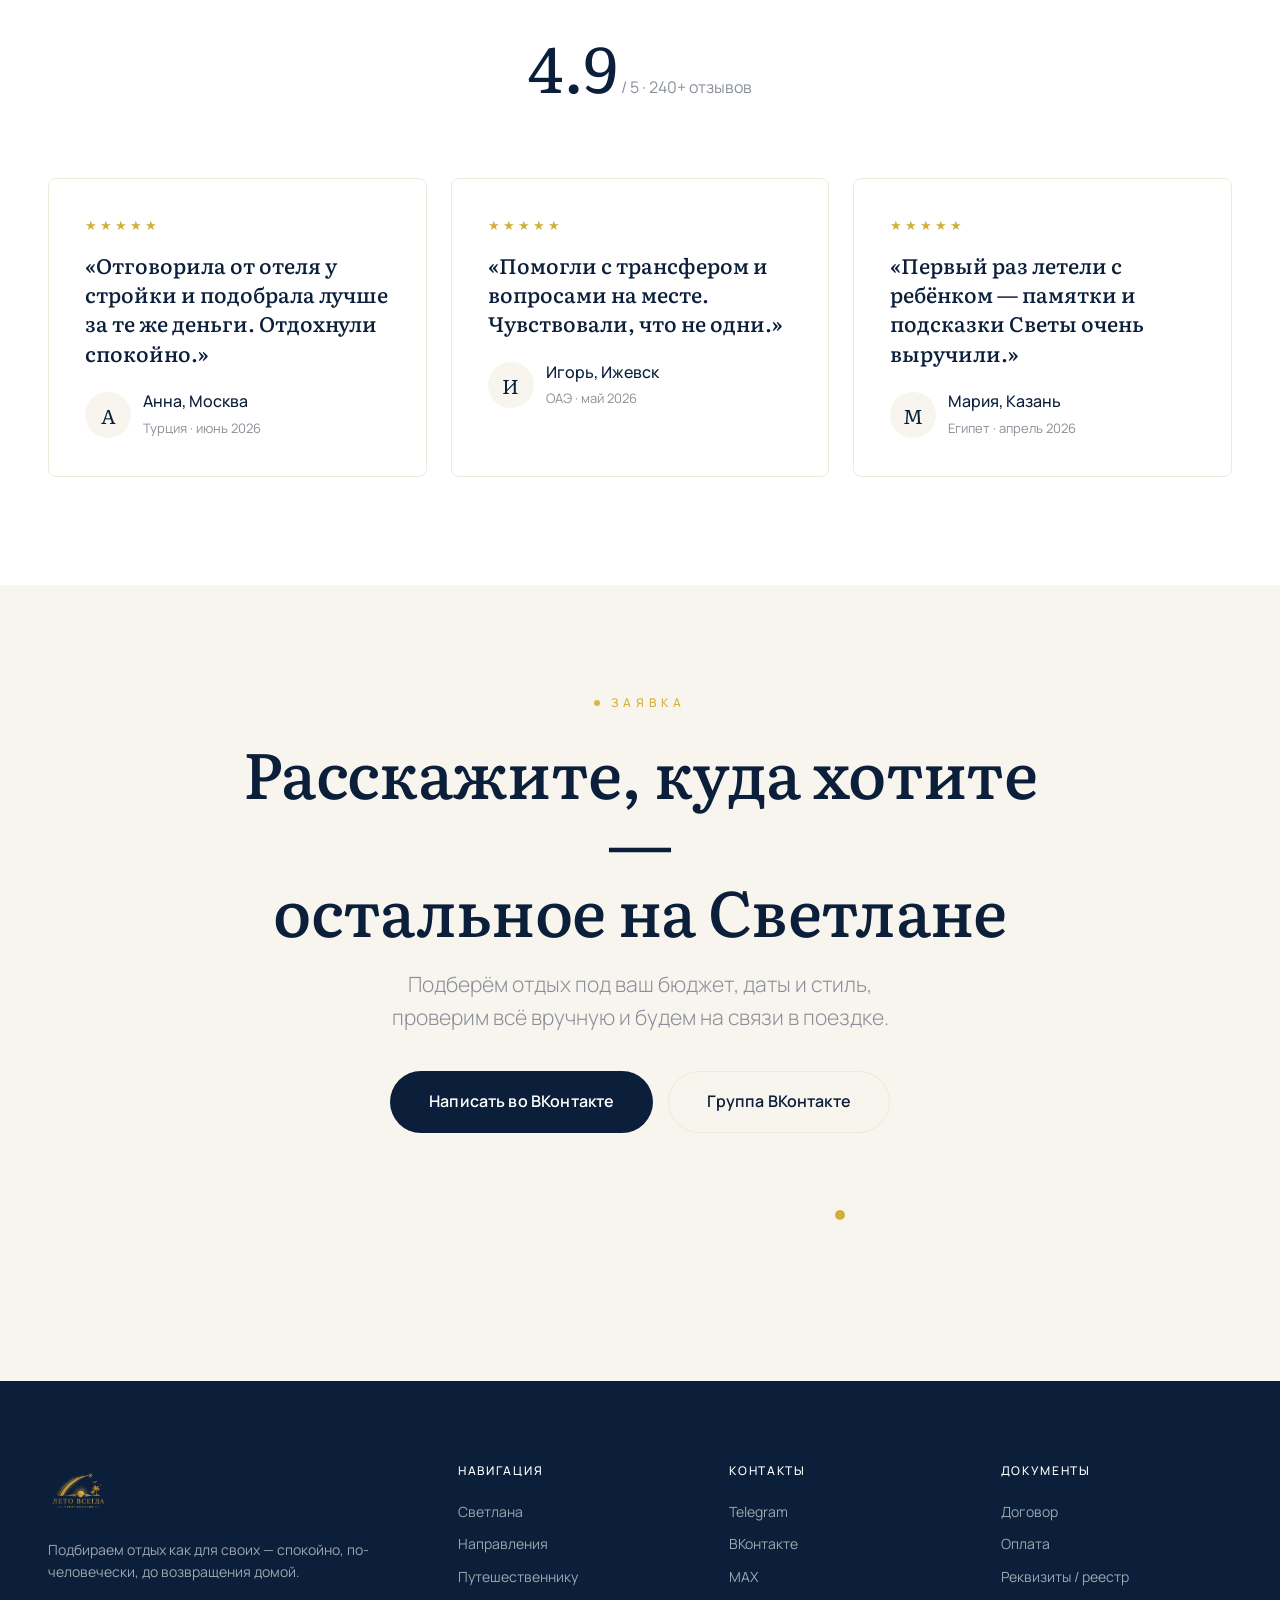
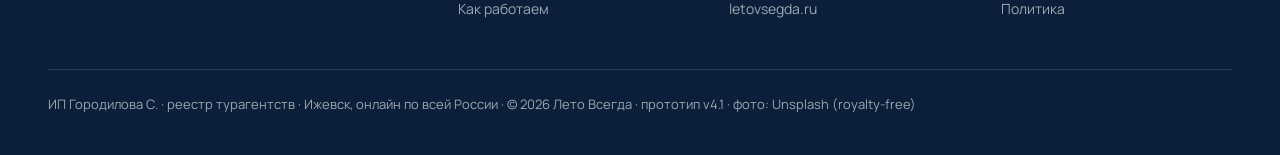
==== commit 10b84aaf: "Add 'site under development' notice banner" ====
--- a/index.html
+++ b/index.html
@@ -225,6 +225,11 @@
   </linearGradient>
 </defs></svg>
 
+<!-- dev notice -->
+<div style="background:#0B1F3A;color:rgba(255,255,255,.88);text-align:center;padding:11px 20px;font-size:14px;font-family:'Manrope',-apple-system,sans-serif;letter-spacing:.01em">
+  Сайт находится в разработке — скоро здесь будет всё красиво&nbsp;✦&nbsp; По всем вопросам пишите в&nbsp;<a href="https://vk.com/im?sel=-239418071" style="color:#D4AF37;text-decoration:underline">ВКонтакте</a>
+</div>
+
 <header>
   <div class="wrap nav">
     <a href="#" style="display:flex;align-items:center"><img class="logo" src="img/logo-nav.png" alt="Лето Всегда"></a>
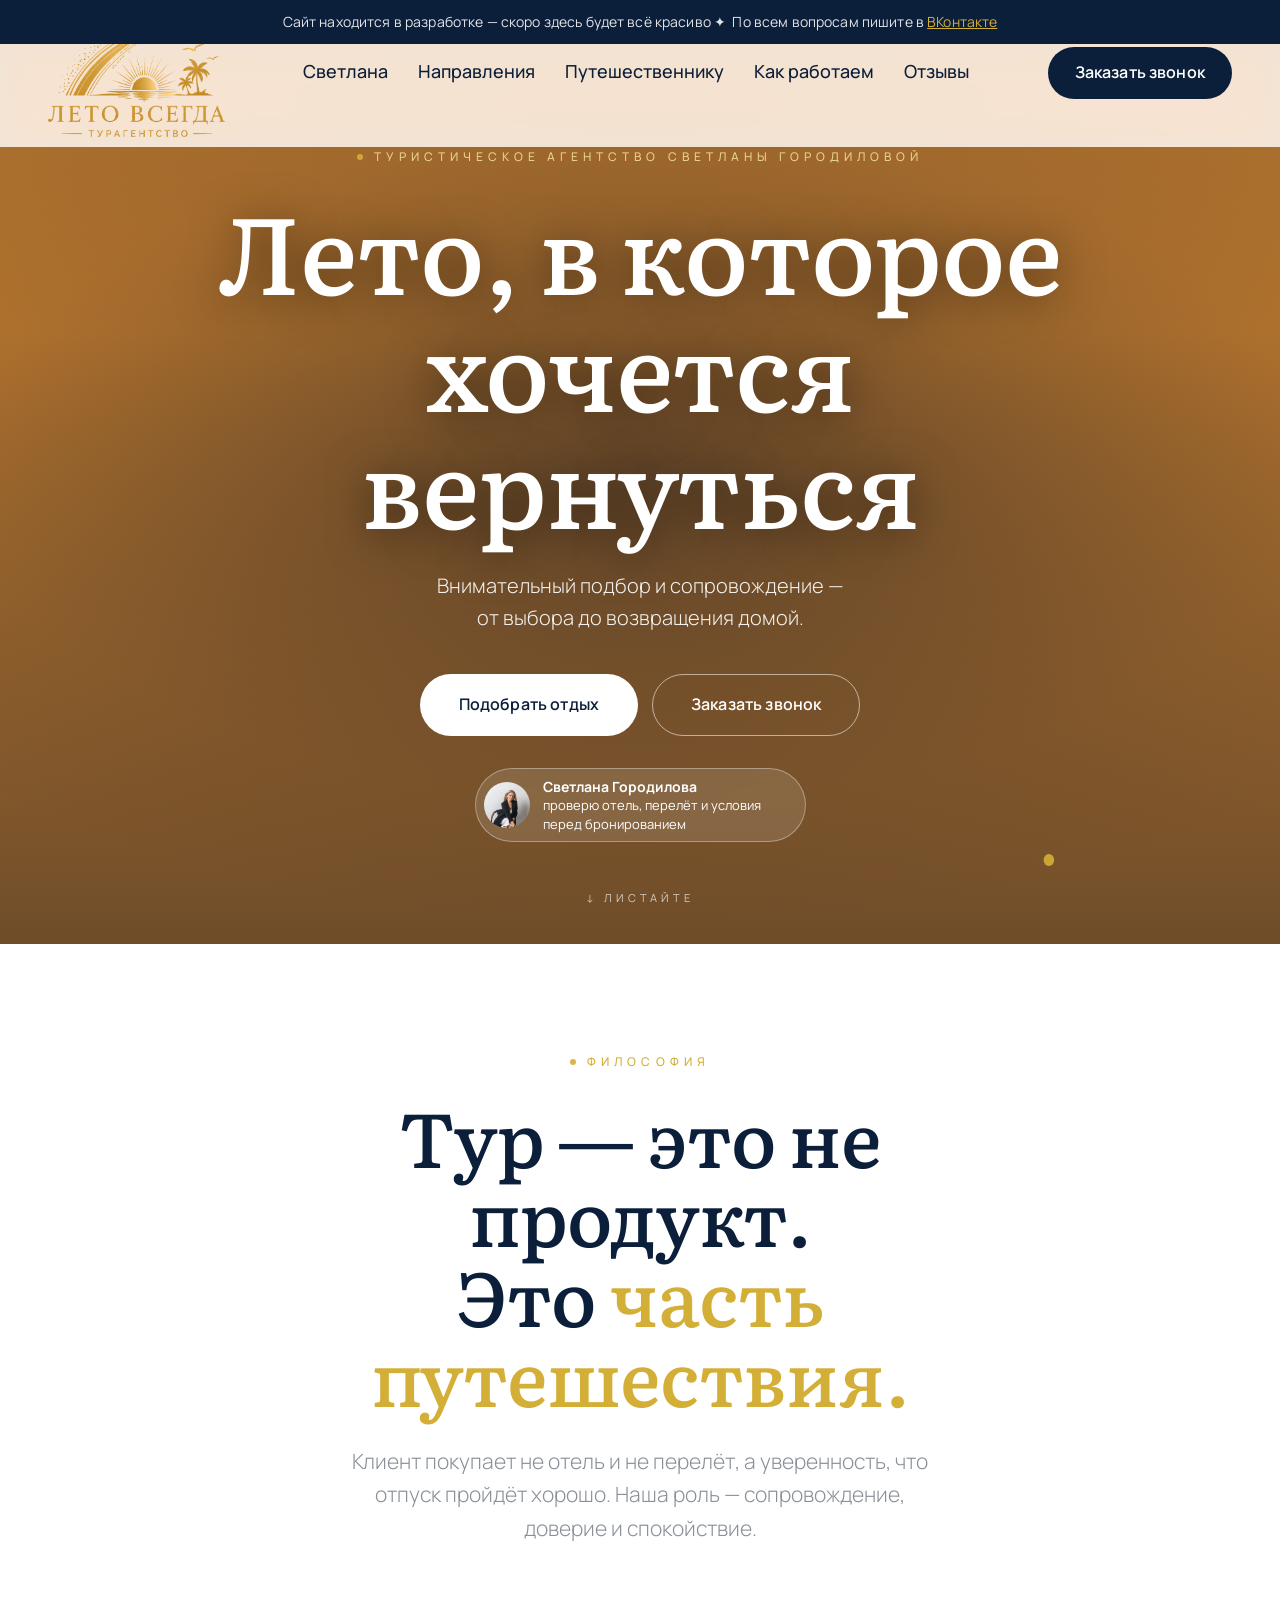
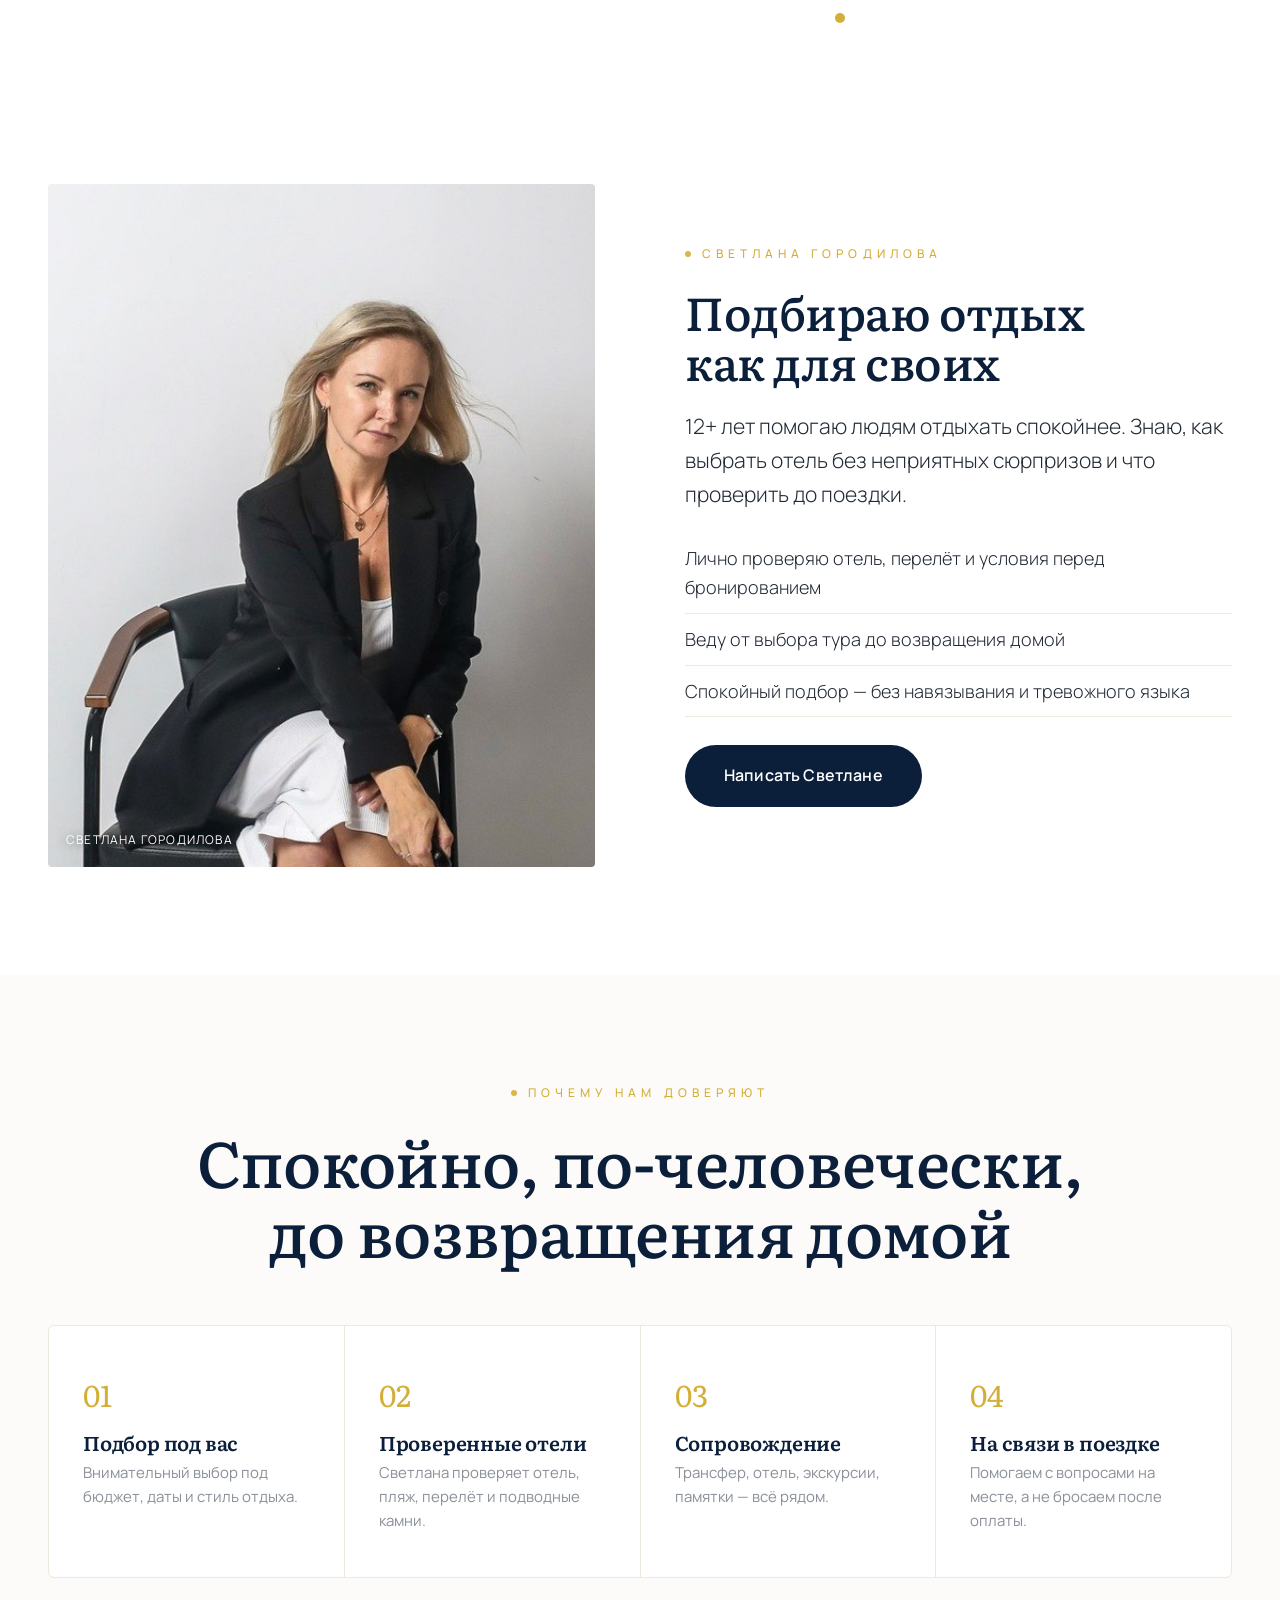
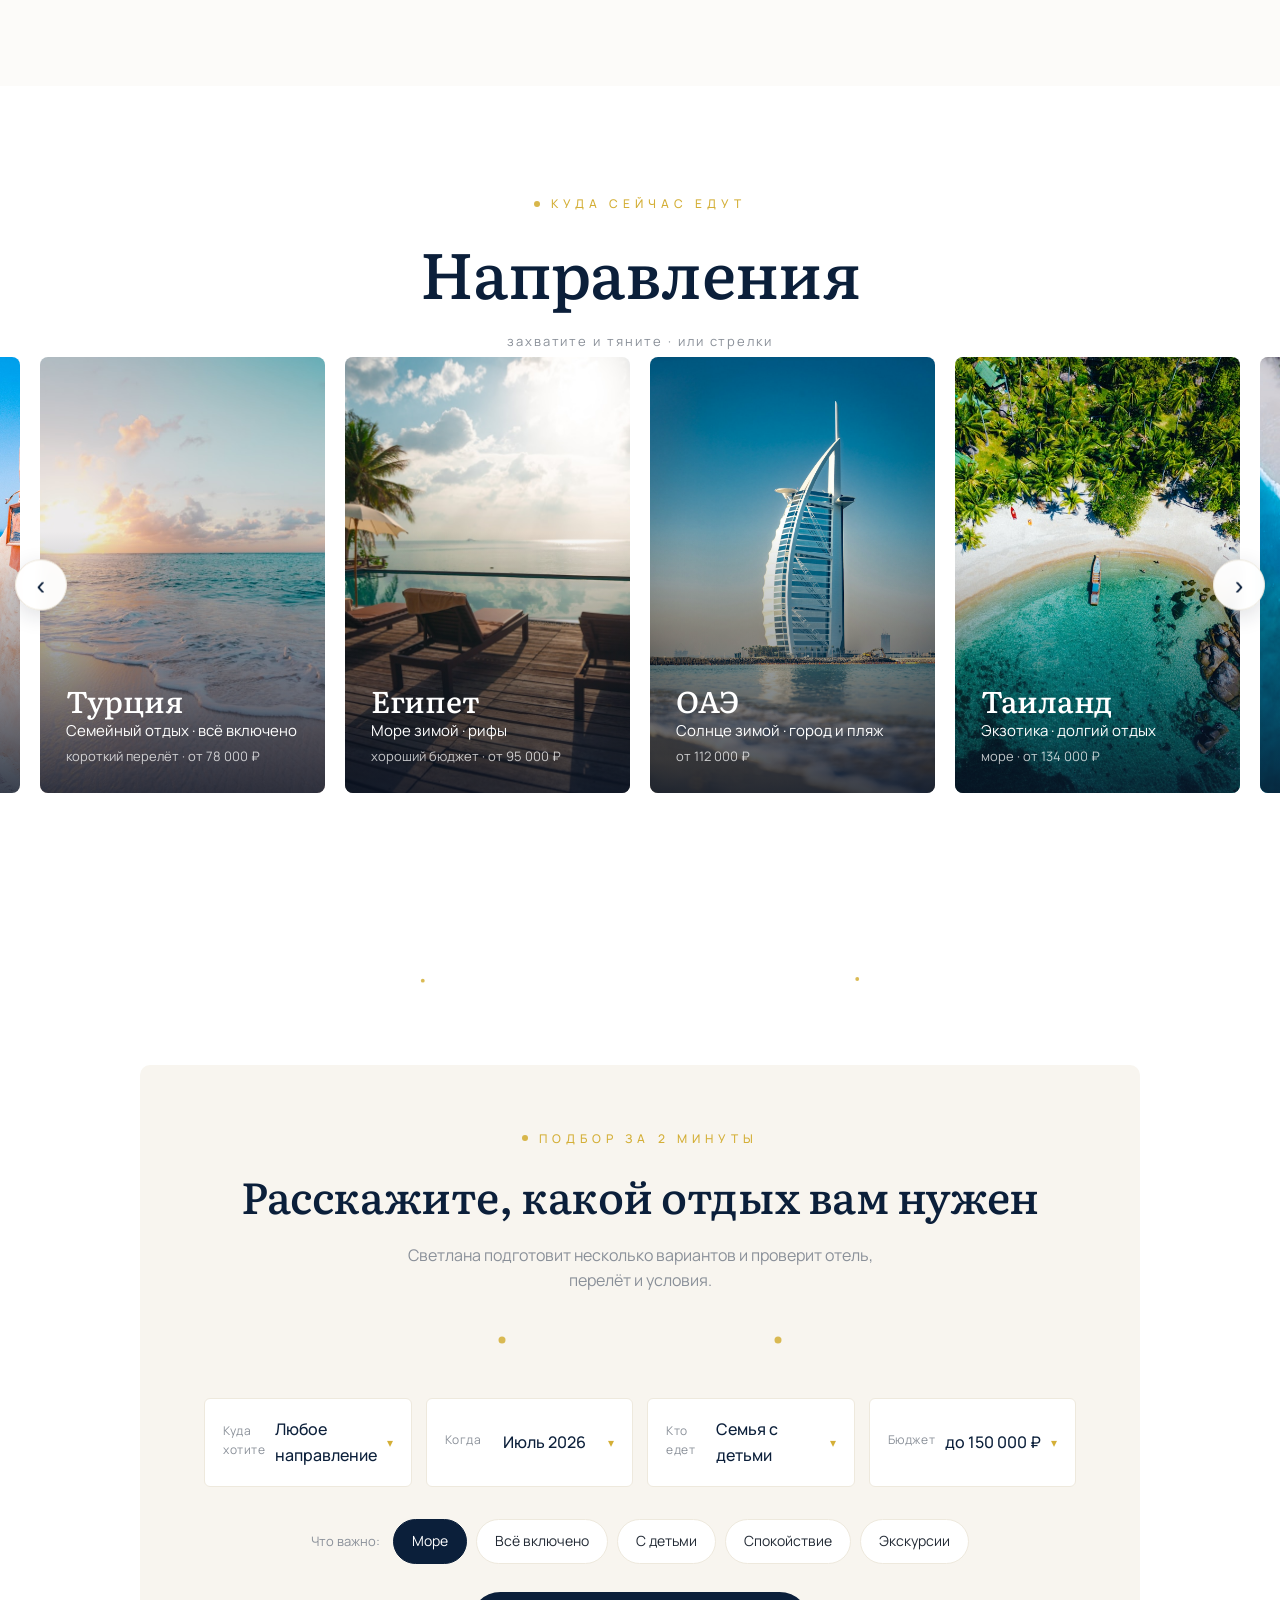
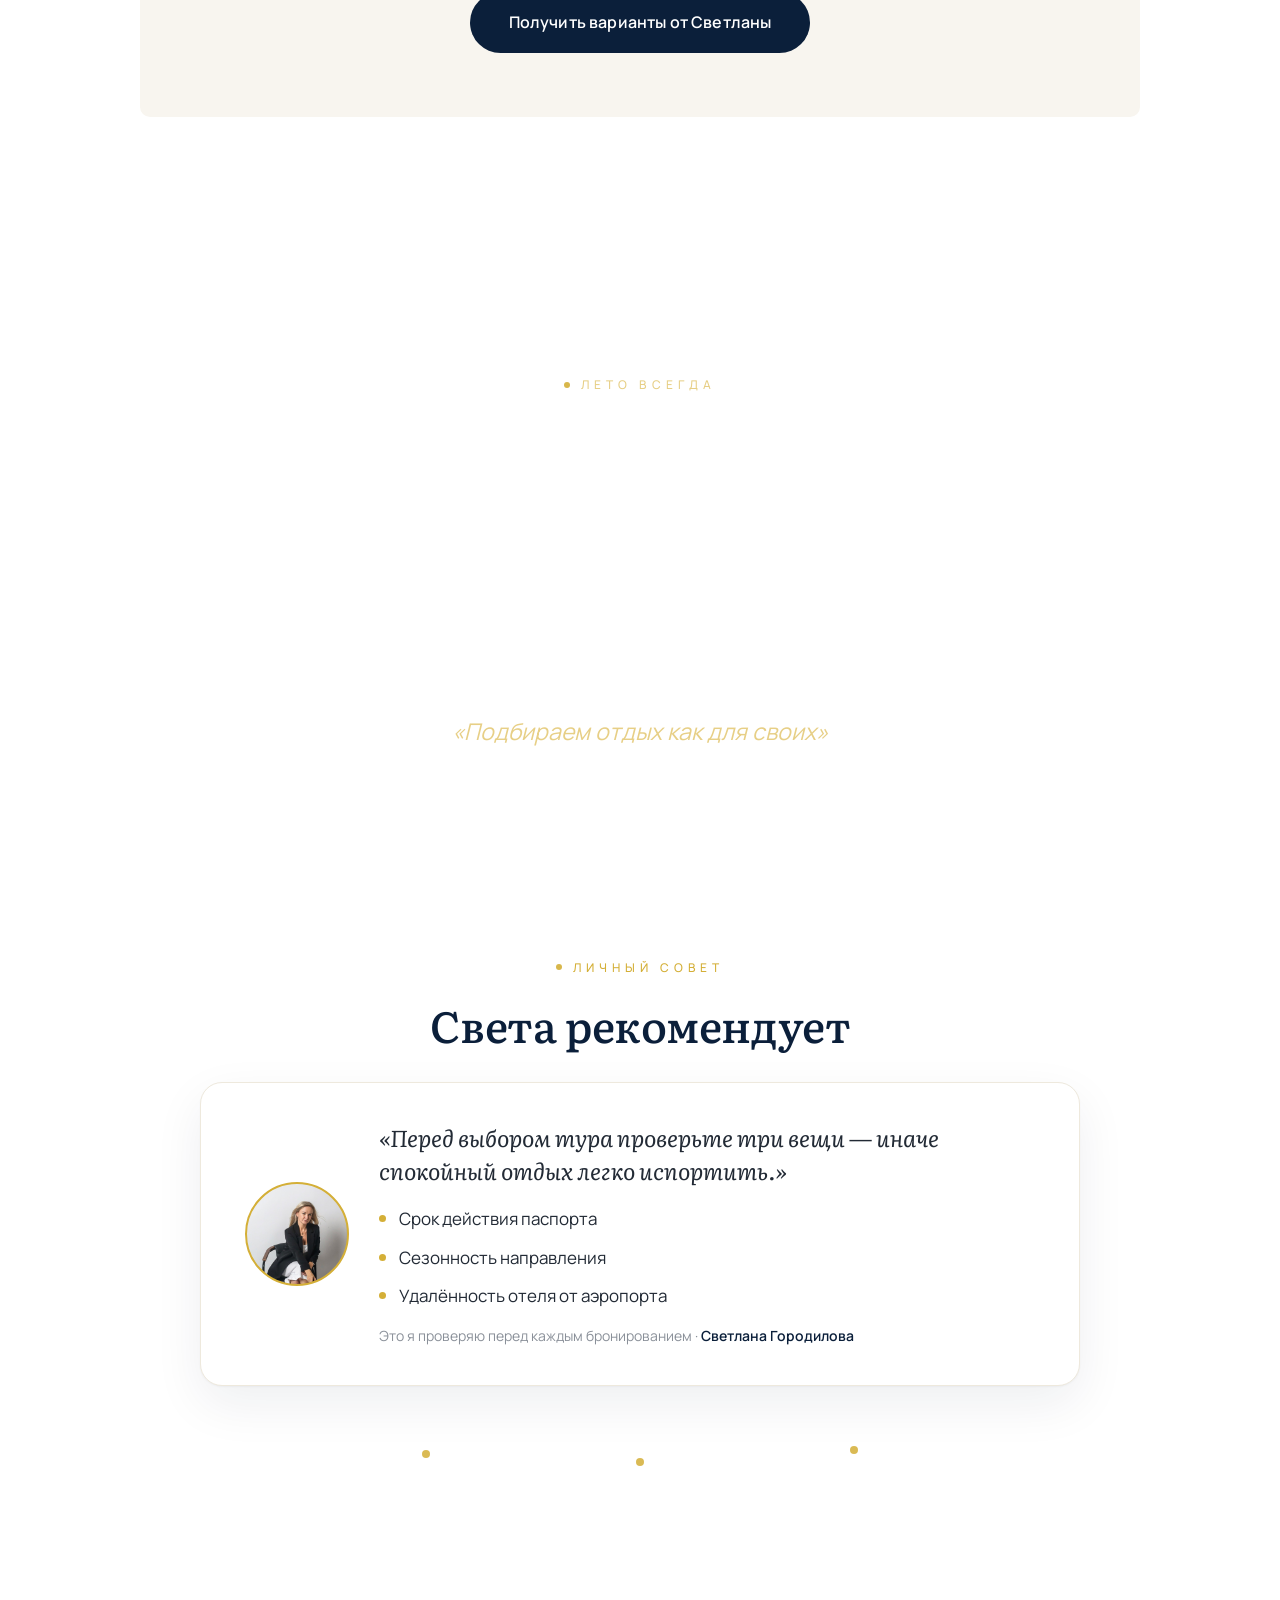
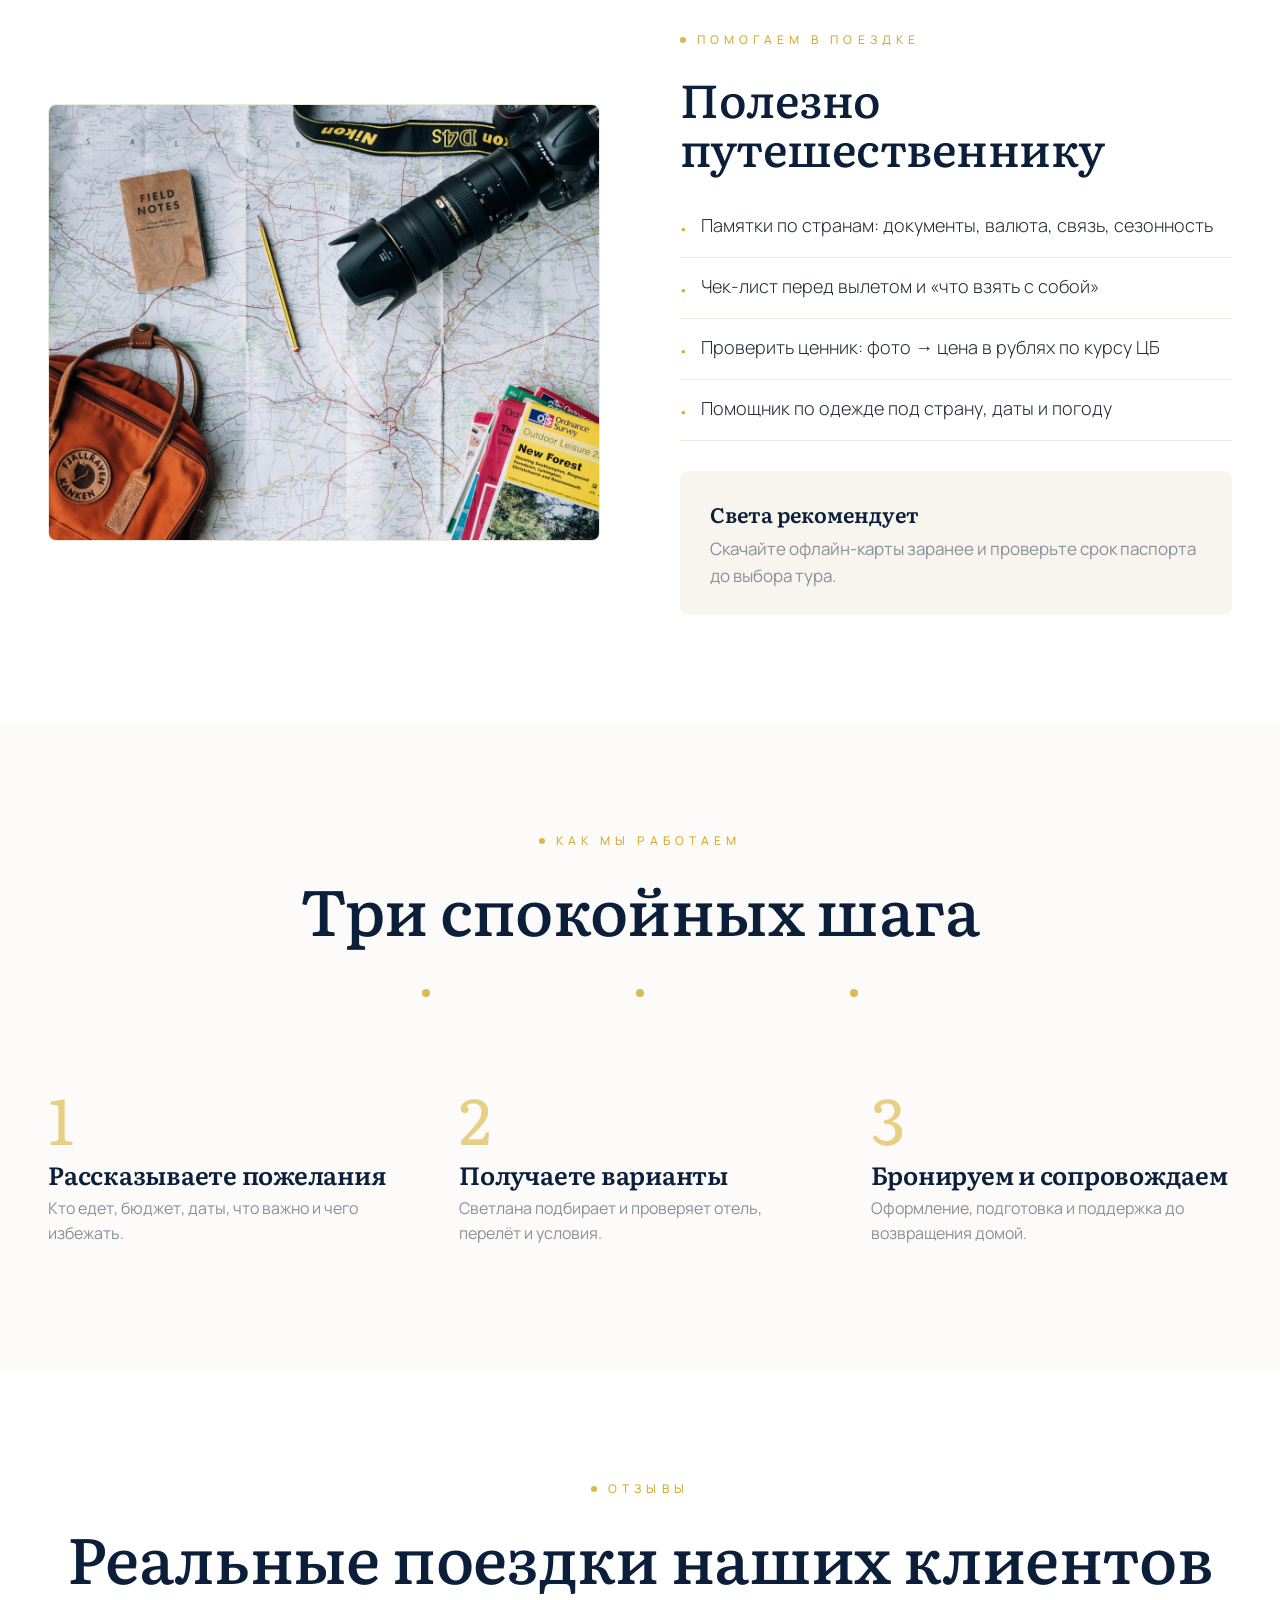
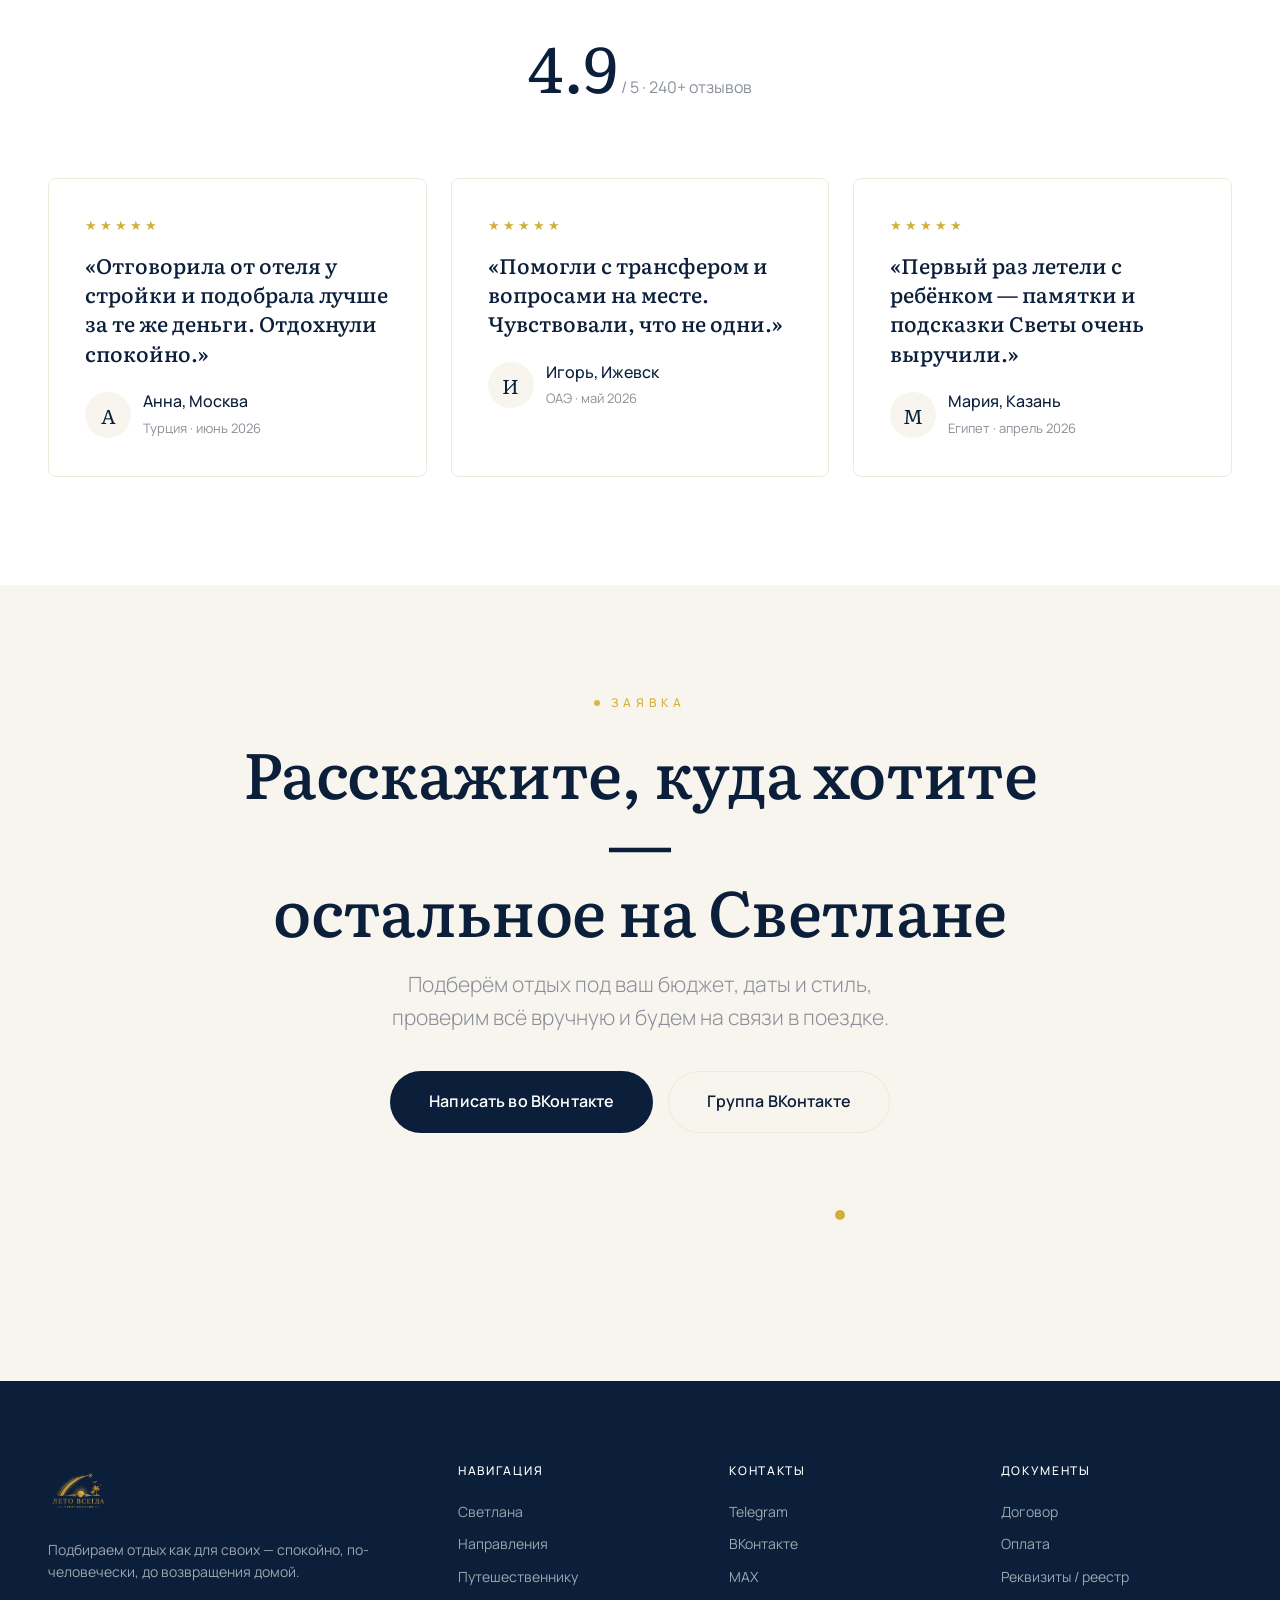
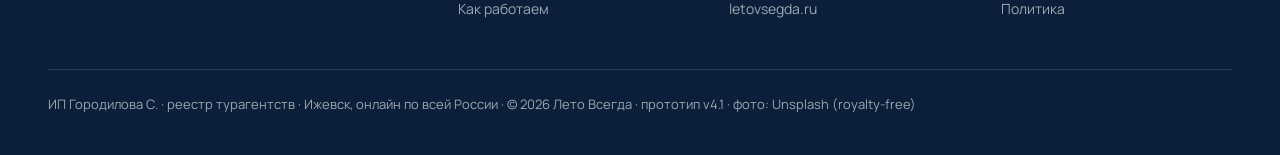
==== commit a10401fd: "Fix dev notice banner z-index above fixed header" ====
--- a/index.html
+++ b/index.html
@@ -226,7 +226,7 @@
 </defs></svg>
 
 <!-- dev notice -->
-<div style="background:#0B1F3A;color:rgba(255,255,255,.88);text-align:center;padding:11px 20px;font-size:14px;font-family:'Manrope',-apple-system,sans-serif;letter-spacing:.01em">
+<div style="position:sticky;top:0;z-index:51;background:#0B1F3A;color:rgba(255,255,255,.88);text-align:center;padding:11px 20px;font-size:14px;font-family:'Manrope',-apple-system,sans-serif;letter-spacing:.01em">
   Сайт находится в разработке — скоро здесь будет всё красиво&nbsp;✦&nbsp; По всем вопросам пишите в&nbsp;<a href="https://vk.com/im?sel=-239418071" style="color:#D4AF37;text-decoration:underline">ВКонтакте</a>
 </div>
 
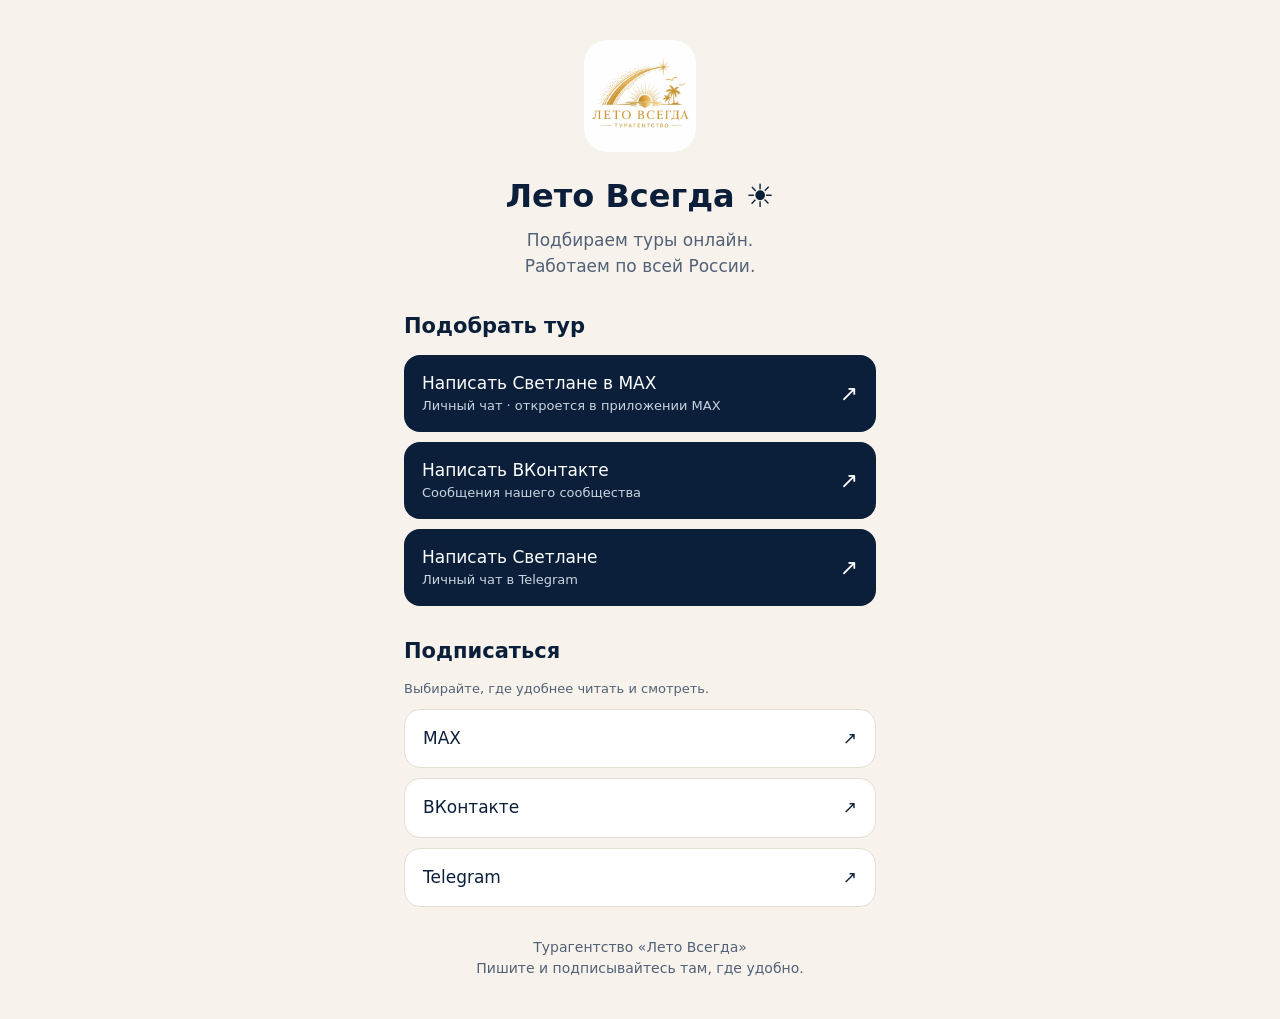
==== commit c11964d6: "Publish contacts independently of site under development" ====
--- a/index.html
+++ b/index.html
@@ -1,424 +1 @@
-<!DOCTYPE html>
-<html lang="ru">
-<head>
-<meta charset="UTF-8">
-<meta name="viewport" content="width=device-width, initial-scale=1.0">
-<title>Лето Всегда — туристическое агентство Светланы Городиловой</title>
-<link rel="stylesheet" href="fonts.css">
-<style>
-  :root{
-    --white:#FFFFFF; --gold:#D4AF37; --gold-soft:#E7CF86; --cream:#F8F5EF;
-    --navy:#0B1F3A; --ink:#222a35; --muted:#8a9099; --line:#eee9dd;
-    --serif:'Literata',Georgia,serif; --sans:'Manrope',-apple-system,Segoe UI,Roboto,sans-serif;
-  }
-  *{box-sizing:border-box;margin:0;padding:0}
-  html{scroll-behavior:smooth}
-  body{font-family:var(--sans);color:var(--ink);background:var(--white);line-height:1.6;font-weight:400;-webkit-font-smoothing:antialiased;overflow-x:hidden}
-  img{max-width:100%;display:block}
-  a{color:inherit;text-decoration:none}
-  .wrap{max-width:1280px;margin:0 auto;padding:0 clamp(20px,5vw,48px)}
-  .narrow{max-width:920px;margin:0 auto}
-  h1,h2,h3{font-family:var(--serif);color:var(--navy);font-weight:500;line-height:1.08;letter-spacing:-.01em}
-  h1{font-size:clamp(46px,8vw,104px)}
-  h2{font-size:clamp(34px,5vw,64px);margin-bottom:24px}
-  h3{font-size:25px;font-weight:600;margin-bottom:8px}
-  p{margin-bottom:16px}
-  .lead{font-size:21px;color:var(--ink);font-weight:300}
-  .muted{color:var(--muted)}
-  .kick{font-size:12px;letter-spacing:.42em;text-transform:uppercase;color:var(--gold);font-weight:500;margin-bottom:24px}
-  .kick::before{content:'';display:inline-block;width:6px;height:6px;border-radius:50%;background:var(--gold);vertical-align:middle;margin:-2px 11px 0 0;opacity:.9}
-  section{padding:clamp(60px,9vw,108px) 0}
-  .center{text-align:center}
-
-  .btn{display:inline-flex;align-items:center;gap:10px;font-family:var(--sans);font-weight:600;font-size:16px;border-radius:100px;padding:17px 38px;cursor:pointer;border:1px solid transparent;transition:.2s;letter-spacing:.01em}
-  .btn-gold{background:var(--gold);color:#312707}
-  .btn-gold:hover{filter:brightness(1.06);transform:translateY(-1px)}
-  .btn-navy{background:var(--navy);color:#fff}
-  .btn-navy:hover{background:#15305a;transform:translateY(-1px)}
-  .btn-white{background:#fff;color:var(--navy)}
-  .btn-white:hover{transform:translateY(-1px)}
-  .btn-line{background:transparent;color:var(--navy);border-color:var(--line)}
-  .btn-line:hover{border-color:var(--gold)}
-  .btn-light{background:transparent;color:#fff;border:1px solid rgba(255,255,255,.55)}
-  .btn-light:hover{background:rgba(255,255,255,.12)}
-
-  /* golden arc motif (Mastercard orbital) */
-  .arc{width:100%;max-width:680px;height:90px;margin:0 auto;display:block}
-  /* signature: Света рекомендует */
-  .sreco .card{max-width:880px;margin:0 auto;background:#fff;border:1px solid var(--line);border-radius:22px;padding:38px 44px;display:flex;gap:30px;align-items:center;box-shadow:0 1px 2px rgba(20,30,50,.04),0 18px 50px rgba(20,30,50,.07)}
-  .sreco .ava{width:104px;height:104px;border-radius:50%;flex-shrink:0;background:url('assets/svetlana.jpg') center 18%/cover;border:2px solid var(--gold)}
-  .sreco .tag{display:inline-flex;align-items:center;gap:9px;font-size:12px;letter-spacing:.28em;text-transform:uppercase;color:var(--gold);font-weight:600;margin-bottom:14px}
-  .sreco .tag .d{width:7px;height:7px;border-radius:50%;background:var(--gold);display:inline-block}
-  .sreco .txt{font-family:var(--serif);font-size:23px;line-height:1.45;color:var(--ink);font-style:italic;margin:0}
-  .sreco .by{margin-top:16px;font-size:14px;color:var(--muted)}
-  .sreco .reco-list{list-style:none;margin:18px 0 6px;display:flex;flex-direction:column;gap:11px}
-  .sreco .reco-list li{display:flex;align-items:center;gap:13px;font-size:17px;color:var(--ink)}
-  .sreco .reco-list li .d{width:7px;height:7px;border-radius:50%;background:var(--gold);flex-shrink:0}
-  @media(max-width:680px){ .sreco .card{flex-direction:column;text-align:center;padding:30px 24px} }
-
-  /* header */
-  header{position:fixed;top:0;left:0;right:0;z-index:50;background:rgba(255,255,255,.82);backdrop-filter:blur(16px) saturate(180%);-webkit-backdrop-filter:blur(16px) saturate(180%);border-bottom:1px solid transparent;transition:background .3s,border-color .3s,box-shadow .3s}
-  header.scrolled{background:rgba(255,255,255,.97);border-bottom-color:var(--line);box-shadow:0 1px 30px rgba(20,30,50,.05)}
-  .nav{display:flex;align-items:center;justify-content:space-between;height:clamp(78px,11.5vw,146px);transition:height .3s}
-  .nav .logo{height:clamp(64px,10vw,132px);width:auto;transition:.3s}
-  header.scrolled .nav{height:clamp(70px,9vw,116px)}
-  header.scrolled .nav .logo{height:clamp(58px,8vw,104px)}
-  .nav nav{display:flex;gap:30px;font-size:18px;font-weight:500;color:var(--navy)}
-  .nav nav a{position:relative;padding-bottom:4px;transition:color .2s}
-  .nav nav a:hover{color:var(--gold)}
-  .nav nav a::after{content:'';position:absolute;left:0;right:0;bottom:0;height:1.5px;background:var(--gold);transform:scaleX(0);transition:transform .25s;transform-origin:left}
-  .nav nav a:hover::after{transform:scaleX(1)}
-  .nav .right{display:flex;align-items:center;gap:18px}
-  .burger{display:none;align-items:center;gap:11px;background:none;border:0;cursor:pointer;padding:8px 2px;flex-shrink:0}
-  .burger .bl{font-size:16px;font-weight:600;color:var(--navy)}
-  .burger .lines{display:flex;flex-direction:column;gap:6px;width:27px}
-  .burger .lines span{display:block;width:100%;height:2px;background:var(--navy);border-radius:2px;transition:.3s}
-  .m-cta{display:none}
-  @media(max-width:920px){
-    .burger{display:flex}
-    .nav>nav{display:none;position:absolute;top:100%;left:0;right:0;flex-direction:column;gap:0;background:rgba(255,255,255,.98);-webkit-backdrop-filter:blur(16px);backdrop-filter:blur(16px);padding:8px clamp(20px,5vw,48px) 22px;border-bottom:1px solid var(--line);box-shadow:0 24px 40px rgba(20,30,50,.1)}
-    header.open .nav>nav{display:flex}
-    .nav>nav a{padding:16px 2px;font-size:18px;border-bottom:1px solid var(--line);color:var(--navy)}
-    .nav>nav a::after{display:none}
-    .m-cta{display:block;margin-top:18px;text-align:center;background:var(--navy);color:#fff;border-radius:100px;border-bottom:0;padding:16px}
-    .bar-cta{display:none}
-    header.open .burger .lines span:nth-child(1){transform:translateY(8px) rotate(45deg)}
-    header.open .burger .lines span:nth-child(2){opacity:0}
-    header.open .burger .lines span:nth-child(3){transform:translateY(-8px) rotate(-45deg)}
-  }
-
-  /* HERO — radical minimal (Tesla + Apple) */
-  .hero{position:relative;height:100vh;min-height:680px;display:flex;align-items:center;justify-content:center;text-align:center;color:#fff;
-    background:radial-gradient(95% 68% at 50% 47%,rgba(8,18,36,.44) 0%,rgba(8,18,36,.07) 55%,transparent 76%),
-    linear-gradient(180deg,rgba(8,18,36,.12),transparent 32%,rgba(8,18,36,.42)),
-    url('assets/hero.jpg') center/cover no-repeat,
-    #b9772e}
-  .hero h1{color:#fff;max-width:14ch;margin:0 auto;font-size:clamp(52px,8.6vw,108px);text-shadow:0 4px 44px rgba(0,0,0,.5)}
-  .hero-logo{height:clamp(96px,12vw,150px);width:auto;margin:0 auto 22px;filter:drop-shadow(0 6px 30px rgba(0,0,0,.6)) drop-shadow(0 0 55px rgba(8,18,36,.55))}
-  .hero .sub{font-size:20px;color:rgba(255,255,255,.92);margin:30px auto 40px;max-width:34ch;font-weight:300}
-  .hero .scroll{position:absolute;bottom:38px;left:50%;transform:translateX(-50%);font-size:11px;letter-spacing:.35em;text-transform:uppercase;color:rgba(255,255,255,.7)}
-  .hero .arc-overlay{position:absolute;bottom:-1px;left:0;width:100%;height:140px;opacity:.9;pointer-events:none}
-  .hero-sv{display:inline-flex;align-items:center;gap:13px;margin-top:32px;background:rgba(255,255,255,.12);border:1px solid rgba(255,255,255,.35);backdrop-filter:blur(8px);border-radius:100px;padding:8px 22px 8px 8px;color:#fff;text-align:left}
-  .hero-sv .av{width:46px;height:46px;border-radius:50%;background:var(--gold);color:#312707;display:flex;align-items:center;justify-content:center;font-family:var(--serif);font-size:21px;flex-shrink:0}
-  .hero-sv .t{font-size:13px;line-height:1.4;max-width:30ch} .hero-sv .t b{display:block;font-size:14px}
-  /* route line divider (golden trail as map route) */
-  .route{display:block;width:100%;max-width:460px;height:52px;margin:0 auto;opacity:.85}
-
-  /* statement (Apple big serif on white air) */
-  .statement{text-align:center}
-  .statement h2{font-size:clamp(38px,6vw,76px);line-height:1.05;max-width:16ch;margin:0 auto;font-weight:500}
-  .statement em{font-style:normal;color:var(--gold)}
-
-  /* svetlana editorial split */
-  .sv{display:grid;grid-template-columns:1fr 1fr;gap:90px;align-items:center}
-  .sv .photo{aspect-ratio:4/5;border-radius:4px;overflow:hidden;position:relative}
-  .sv .photo img{width:100%;height:100%;object-fit:cover}
-  .sv .photo .cap{position:absolute;bottom:18px;left:18px;font-size:12px;color:#fff;letter-spacing:.1em;text-transform:uppercase;text-shadow:0 1px 8px rgba(0,0,0,.5)}
-  .sv ul{list-style:none;margin:22px 0 28px}
-  .sv li{padding:11px 0;border-bottom:1px solid var(--line);font-size:18px;font-weight:300}
-  @media(max-width:880px){ .sv{grid-template-columns:1fr;gap:40px} }
-
-  /* trust — clean, no emoji */
-  .grid4{display:grid;grid-template-columns:repeat(4,1fr);gap:1px;background:var(--line);border:1px solid var(--line);border-radius:6px;overflow:hidden;margin-top:60px}
-  .tcell{background:#fff;padding:44px 34px;text-align:left}
-  .tcell .nn{font-family:var(--serif);font-size:30px;color:var(--gold);margin-bottom:14px}
-  @media(max-width:880px){ .grid4{grid-template-columns:1fr 1fr} }
-
-  /* directions — photo cards (Airbnb) */
-  .dir{display:grid;grid-template-columns:repeat(4,1fr);gap:14px;margin-top:60px}
-  .dest{border-radius:8px;overflow:hidden;position:relative;height:420px;display:flex;align-items:flex-end;color:#fff;background-size:cover;background-position:center;transition:.3s}
-  .dest:hover{transform:translateY(-4px)}
-  .dest:after{content:'';position:absolute;inset:0;background:linear-gradient(180deg,transparent 40%,rgba(8,18,36,.8))}
-  .dest .b{position:relative;z-index:2;padding:26px;width:100%}
-  .dest .b h3{color:#fff;font-size:30px;font-weight:500;margin-bottom:2px}
-  .dest .b .p{font-weight:400;font-size:15px}
-  .dest .b .p small{display:block;color:rgba(255,255,255,.75);font-size:13px;margin-top:3px}
-  @media(max-width:880px){ .dir{grid-template-columns:1fr 1fr} }
-  /* full-bleed carousel */
-  .carousel-wrap{position:relative;width:100%}
-  .carousel{display:flex;gap:20px;overflow-x:auto;scroll-snap-type:x mandatory;padding:6px clamp(16px,4vw,40px) 26px;scroll-padding-left:clamp(16px,4vw,40px);cursor:grab;scrollbar-width:none;-ms-overflow-style:none;-webkit-overflow-scrolling:touch}
-  .carousel::-webkit-scrollbar{display:none}
-  .carousel.dragging{cursor:grabbing;scroll-snap-type:none;user-select:none}
-  .carousel .dest{flex:0 0 calc((100% - 60px)/4);height:clamp(360px,34vw,460px);scroll-snap-align:start}
-  .car-arrow{position:absolute;top:50%;transform:translateY(-50%);z-index:6;width:clamp(42px,4vw,54px);height:clamp(42px,4vw,54px);border-radius:50%;background:rgba(255,255,255,.95);border:1px solid var(--line);box-shadow:0 6px 22px rgba(20,30,50,.14);color:var(--navy);font-size:26px;line-height:1;display:flex;align-items:center;justify-content:center;cursor:pointer;transition:.2s;-webkit-backdrop-filter:blur(6px);backdrop-filter:blur(6px)}
-  .car-arrow:hover{background:var(--navy);color:#fff;border-color:var(--navy)}
-  .car-prev{left:clamp(4px,1.2vw,16px)} .car-next{right:clamp(4px,1.2vw,16px)}
-  @media(max-width:1100px){ .carousel .dest{flex-basis:calc((100% - 40px)/3)} }
-  @media(max-width:760px){ .carousel .dest{flex-basis:calc((100% - 20px)/2)} }
-  @media(max-width:520px){ .carousel .dest{flex-basis:100%} .car-arrow{width:40px;height:40px;font-size:22px;background:rgba(255,255,255,.92)} .car-prev{left:8px} .car-next{right:8px} }
-  .hint{font-size:13px;letter-spacing:.15em;color:var(--muted);margin-top:6px}
-
-  /* quiz */
-  .quiz{background:var(--cream);border-radius:10px;padding:clamp(28px,5vw,64px);max-width:1000px;margin:60px auto 0;text-align:center}
-  .quiz .row{display:grid;grid-template-columns:repeat(4,1fr);gap:14px;margin:32px 0}
-  .quiz .f{background:#fff;border:1px solid var(--line);border-radius:6px;padding:18px;text-align:left}
-  .quiz .f span{display:block;font-size:12px;color:var(--muted);margin-bottom:5px;letter-spacing:.05em}
-  .quiz .f b{color:var(--navy);font-weight:500}
-  .quiz .f.sel{display:flex;justify-content:space-between;align-items:center}
-  .quiz .f.sel:after{content:'▾';color:var(--gold);font-size:12px}
-  .chips{display:flex;gap:9px;flex-wrap:wrap;justify-content:center;margin:4px 0 28px}
-  .chip{padding:10px 18px;border-radius:100px;border:1px solid var(--line);background:#fff;font-size:14px;color:var(--ink);cursor:pointer}
-  .chip.on{background:var(--navy);color:#fff;border-color:var(--navy)}
-  @media(max-width:760px){ .quiz .row{grid-template-columns:1fr 1fr} }
-
-  /* full-bleed cinematic quote (Tesla) */
-  .band{position:relative;color:#fff;text-align:center;padding:clamp(80px,14vw,150px) 0;
-    background:linear-gradient(rgba(8,18,36,.45),rgba(8,18,36,.45)),
-    url('assets/band.jpg') center/cover no-repeat;background-attachment:fixed}
-  .band h2{color:#fff;font-size:clamp(36px,5vw,68px);max-width:18ch;margin:0 auto;font-weight:500}
-  .band .q{font-style:italic;font-size:23px;color:var(--gold-soft);margin-top:18px}
-
-  /* editorial (Notion) */
-  .edi{display:grid;grid-template-columns:1fr 1fr;gap:80px;align-items:center}
-  .edi .frame{border-radius:8px;overflow:hidden;border:1px solid var(--line)}
-  .edi ul{list-style:none}
-  .edi li{padding:14px 0;border-bottom:1px solid var(--line);font-size:18px;font-weight:300;display:flex;gap:14px}
-  .edi li b{color:var(--gold);font-family:var(--serif);font-size:20px}
-  .reco{background:var(--cream);border-radius:8px;padding:26px 30px;margin-top:30px;font-size:17px}
-  .reco b{color:var(--navy);font-family:var(--serif);font-size:21px;display:block;margin-bottom:4px}
-  @media(max-width:880px){ .edi{grid-template-columns:1fr;gap:40px} }
-
-  /* steps */
-  .steps{display:grid;grid-template-columns:repeat(3,1fr);gap:50px;margin-top:70px}
-  .step{text-align:left}
-  .step .n{font-family:var(--serif);font-size:64px;color:var(--gold-soft);line-height:.9;margin-bottom:14px}
-  @media(max-width:760px){ .steps{grid-template-columns:1fr;gap:36px} }
-
-  /* reviews */
-  .rev{display:grid;grid-template-columns:repeat(3,1fr);gap:24px;margin-top:60px}
-  .review{padding:36px;border:1px solid var(--line);border-radius:8px;text-align:left}
-  .review .q{font-family:var(--serif);font-size:21px;color:var(--navy);font-weight:500;line-height:1.4;margin-bottom:22px}
-  .review .who{display:flex;align-items:center;gap:12px}
-  .review .av{width:46px;height:46px;border-radius:50%;background:var(--cream);display:flex;align-items:center;justify-content:center;font-family:var(--serif);color:var(--navy);font-size:20px}
-  .review .who b{color:var(--navy);font-weight:500} .review .who span{font-size:13px;color:var(--muted)}
-  .stars{color:var(--gold);letter-spacing:3px;font-size:13px;margin-bottom:14px}
-  .rating{font-family:var(--serif);font-size:64px;color:var(--navy)}
-  @media(max-width:880px){ .rev{grid-template-columns:1fr} }
-
-  /* CTA */
-  .final{text-align:center;background:var(--cream)}
-
-  footer{background:var(--navy);color:rgba(255,255,255,.6);padding:80px 0 40px;font-size:14px}
-  .fcols{display:grid;grid-template-columns:1.6fr 1fr 1fr 1fr;gap:40px}
-  footer h4{font-family:var(--sans);font-size:12px;letter-spacing:.14em;text-transform:uppercase;color:#fff;margin-bottom:16px;font-weight:500}
-  footer a{display:block;padding:5px 0;color:rgba(255,255,255,.6)}
-  footer a:hover{color:var(--gold-soft)}
-  footer .logo{height:60px;margin-bottom:18px}
-  .req{margin-top:44px;padding-top:24px;border-top:1px solid rgba(255,255,255,.13);font-size:13px}
-  @media(max-width:760px){ .fcols{grid-template-columns:1fr 1fr} }
-  @media(max-width:560px){
-    .grid4{grid-template-columns:1fr}
-    .dir{grid-template-columns:1fr}
-    .quiz .row{grid-template-columns:1fr}
-    .fcols{grid-template-columns:1fr;gap:26px}
-    .hero .sub{font-size:18px}
-    .hero-sv{padding:8px 18px 8px 8px}
-  }
-</style>
-</head>
-<body>
-
-<!-- reusable golden arc -->
-<svg style="display:none"><defs>
-  <linearGradient id="goldgrad" x1="0" y1="0" x2="1" y2="0">
-    <stop offset="0" stop-color="#E7CF86" stop-opacity="0"/><stop offset=".5" stop-color="#D4AF37"/><stop offset="1" stop-color="#E7CF86" stop-opacity="0"/>
-  </linearGradient>
-</defs></svg>
-
-<!-- dev notice -->
-<div style="position:sticky;top:0;z-index:51;background:#0B1F3A;color:rgba(255,255,255,.88);text-align:center;padding:11px 20px;font-size:14px;font-family:'Manrope',-apple-system,sans-serif;letter-spacing:.01em">
-  Сайт находится в разработке — скоро здесь будет всё красиво&nbsp;✦&nbsp; По всем вопросам пишите в&nbsp;<a href="https://vk.com/im?sel=-239418071" style="color:#D4AF37;text-decoration:underline">ВКонтакте</a>
-</div>
-
-<header>
-  <div class="wrap nav">
-    <a href="#" style="display:flex;align-items:center"><img class="logo" src="img/logo-nav.png" alt="Лето Всегда"></a>
-    <nav><a href="#svetlana">Светлана</a><a href="#napravleniya">Направления</a><a href="#help">Путешественнику</a><a href="#how">Как работаем</a><a href="#reviews">Отзывы</a><a href="#zayavka" class="m-cta">Заказать звонок</a></nav>
-    <a href="#zayavka" class="btn btn-navy bar-cta" style="padding:12px 26px">Заказать звонок</a>
-    <button class="burger" aria-label="Меню" aria-expanded="false"><span class="bl">Меню</span><span class="lines"><span></span><span></span><span></span></span></button>
-  </div>
-</header>
-
-<!-- HERO: radical minimal -->
-<section class="hero">
-  <div class="wrap">
-    <div class="kick" style="color:var(--gold-soft)">Туристическое агентство Светланы Городиловой</div>
-    <h1>Лето, в которое хочется вернуться</h1>
-    <p class="sub">Внимательный подбор и сопровождение — от выбора до возвращения домой.</p>
-    <div style="display:flex;gap:14px;justify-content:center;flex-wrap:wrap">
-      <a href="#quiz" class="btn btn-white">Подобрать отдых</a>
-      <a href="#zayavka" class="btn btn-light">Заказать звонок</a>
-    </div>
-    <div class="hero-sv"><div class="av" style="background-image:url('assets/svetlana.jpg');background-size:cover;background-position:center 16%;font-size:0">С</div><div class="t"><b>Светлана Городилова</b>проверю отель, перелёт и условия перед бронированием</div></div>
-  </div>
-  <div class="scroll">↓ листайте</div>
-  <svg class="arc-overlay" viewBox="0 0 1440 140" preserveAspectRatio="none">
-    <path d="M0,120 C400,30 1040,30 1440,120" fill="none" stroke="url(#goldgrad)" stroke-width="2.5"/>
-    <circle cx="1180" cy="55" r="6" fill="#D4AF37"/>
-  </svg>
-</section>
-
-<!-- STATEMENT -->
-<section class="statement"><div class="wrap narrow">
-  <div class="kick">Философия</div>
-  <h2>Тур — это не продукт.<br>Это <em>часть путешествия.</em></h2>
-  <p class="lead muted" style="margin-top:30px;max-width:48ch;margin-left:auto;margin-right:auto">Клиент покупает не отель и не перелёт, а уверенность, что отпуск пройдёт хорошо. Наша роль — сопровождение, доверие и спокойствие.</p>
-  <svg class="arc" viewBox="0 0 680 90" style="margin-top:40px"><path d="M40,70 C220,10 460,10 640,70" fill="none" stroke="url(#goldgrad)" stroke-width="2"/><circle cx="540" cy="32" r="5" fill="#D4AF37"/></svg>
-</div></section>
-
-<!-- SVETLANA -->
-<section id="svetlana" style="padding-top:0"><div class="wrap sv">
-  <div class="photo"><span class="cap">Светлана Городилова</span>
-    <img src="assets/svetlana.jpg" alt="Светлана Городилова" style="object-position:center 18%">
-  </div>
-  <div>
-    <div class="kick">Светлана Городилова</div>
-    <h2 style="font-size:clamp(32px,3.6vw,48px)">Подбираю отдых как&nbsp;для&nbsp;своих</h2>
-    <p class="lead">12+ лет помогаю людям отдыхать спокойнее. Знаю, как выбрать отель без неприятных сюрпризов и что проверить до поездки.</p>
-    <ul>
-      <li>Лично проверяю отель, перелёт и условия перед бронированием</li>
-      <li>Веду от выбора тура до возвращения домой</li>
-      <li>Спокойный подбор — без навязывания и тревожного языка</li>
-    </ul>
-    <a href="https://vk.com/im?sel=-239418071" class="btn btn-navy" target="_blank" rel="noopener">Написать Светлане</a>
-  </div>
-</div></section>
-
-<!-- TRUST -->
-<section style="background:#fcfbf9"><div class="wrap center">
-  <div class="kick">Почему нам доверяют</div>
-  <h2>Спокойно, по-человечески,<br>до возвращения домой</h2>
-  <div class="grid4">
-    <div class="tcell"><div class="nn">01</div><h3 style="font-size:20px">Подбор под вас</h3><p class="muted" style="margin:0;font-size:15px">Внимательный выбор под бюджет, даты и стиль отдыха.</p></div>
-    <div class="tcell"><div class="nn">02</div><h3 style="font-size:20px">Проверенные отели</h3><p class="muted" style="margin:0;font-size:15px">Светлана проверяет отель, пляж, перелёт и подводные камни.</p></div>
-    <div class="tcell"><div class="nn">03</div><h3 style="font-size:20px">Сопровождение</h3><p class="muted" style="margin:0;font-size:15px">Трансфер, отель, экскурсии, памятки — всё рядом.</p></div>
-    <div class="tcell"><div class="nn">04</div><h3 style="font-size:20px">На связи в поездке</h3><p class="muted" style="margin:0;font-size:15px">Помогаем с вопросами на месте, а не бросаем после оплаты.</p></div>
-  </div>
-</div></section>
-
-<!-- DIRECTIONS carousel -->
-<section id="napravleniya">
-  <div class="wrap center"><div class="kick">Куда сейчас едут</div><h2>Направления</h2><div class="hint">захватите и тяните · или стрелки</div></div>
-  <div class="carousel-wrap">
-  <button class="car-arrow car-prev" aria-label="Назад">‹</button>
-  <div class="carousel">
-    <div class="dest" style="background-image:url('assets/dir-turkey.jpg')"><div class="b"><h3>Турция</h3><div class="p">Семейный отдых · всё включено<small>короткий перелёт · от 78 000 ₽</small></div></div></div>
-    <div class="dest" style="background-image:url('assets/dir-egypt.jpg')"><div class="b"><h3>Египет</h3><div class="p">Море зимой · рифы<small>хороший бюджет · от 95 000 ₽</small></div></div></div>
-    <div class="dest" style="background-image:url('assets/dir-uae.jpg')"><div class="b"><h3>ОАЭ</h3><div class="p">Солнце зимой · город и пляж<small>от 112 000 ₽</small></div></div></div>
-    <div class="dest" style="background-image:url('assets/dir-thailand.jpg')"><div class="b"><h3>Таиланд</h3><div class="p">Экзотика · долгий отдых<small>море · от 134 000 ₽</small></div></div></div>
-    <div class="dest" style="background-image:url('assets/dir-maldives.jpg')"><div class="b"><h3>Мальдивы</h3><div class="p">Океан и тишина<small>медовый месяц · от 210 000 ₽</small></div></div></div>
-    <div class="dest" style="background-image:url('assets/dir-greece.jpg')"><div class="b"><h3>Греция</h3><div class="p">Острова и история<small>мягкий климат · от 98 000 ₽</small></div></div></div>
-  </div>
-  <button class="car-arrow car-next" aria-label="Вперёд">›</button>
-  </div>
-</section>
-
-<div style="padding:26px 0 0"><svg class="route" viewBox="0 0 1080 60" preserveAspectRatio="xMidYMid meet"><path d="M30,34 C340,-8 740,74 1050,30" fill="none" stroke="url(#goldgrad)" stroke-width="1.6" stroke-dasharray="1.5 9"/><circle cx="30" cy="34" r="4.5" fill="#D4AF37"/><circle cx="1050" cy="30" r="4.5" fill="#D4AF37"/></svg></div>
-
-<!-- QUIZ -->
-<section style="padding-top:0"><div class="wrap center">
-  <div class="quiz">
-    <div class="kick">Подбор за 2 минуты</div>
-    <h2 style="font-size:clamp(30px,3.4vw,44px)">Расскажите, какой отдых вам нужен</h2>
-    <p class="muted" style="max-width:50ch;margin:0 auto">Светлана подготовит несколько вариантов и проверит отель, перелёт и условия.</p>
-    <svg class="route" style="max-width:300px;margin:20px auto 0" viewBox="0 0 300 26" preserveAspectRatio="xMidYMid meet"><path d="M12,13 H288" stroke="url(#goldgrad)" stroke-width="1.3" stroke-dasharray="1.5 9" fill="none"/><circle cx="12" cy="13" r="3.5" fill="#D4AF37"/><circle cx="288" cy="13" r="3.5" fill="#D4AF37"/></svg>
-    <div class="row">
-      <div class="f sel"><span>Куда хотите</span><b>Любое направление</b></div>
-      <div class="f sel"><span>Когда</span><b>Июль 2026</b></div>
-      <div class="f sel"><span>Кто едет</span><b>Семья с детьми</b></div>
-      <div class="f sel"><span>Бюджет</span><b>до 150 000 ₽</b></div>
-    </div>
-    <div class="chips">
-      <span style="font-size:13px;color:var(--muted);align-self:center;margin-right:4px">Что важно:</span>
-      <span class="chip on">Море</span><span class="chip">Всё включено</span><span class="chip">С детьми</span><span class="chip">Спокойствие</span><span class="chip">Экскурсии</span>
-    </div>
-    <a href="#zayavka" class="btn btn-navy">Получить варианты от Светланы</a>
-  </div>
-</div></section>
-
-<!-- CINEMATIC BAND -->
-<div class="band"><div class="wrap">
-  <div class="kick" style="color:var(--gold-soft)">Лето Всегда</div>
-  <h2>Вы просто отдыхаете —<br>остальное берёт на себя Светлана</h2>
-  <div class="q">«Подбираем отдых как для своих»</div>
-</div></div>
-
-<!-- SIGNATURE: Света рекомендует (фирменный паттерн бренда) -->
-<section class="sreco" style="padding-top:58px;padding-bottom:44px"><div class="wrap">
-  <div class="center" style="margin-bottom:34px"><div class="kick">Личный совет</div><h2 style="font-size:clamp(30px,3.4vw,46px)">Света рекомендует</h2></div>
-  <div class="card">
-    <div class="ava"></div>
-    <div>
-      <p class="txt">«Перед выбором тура проверьте три вещи — иначе спокойный отдых легко испортить.»</p>
-      <ul class="reco-list">
-        <li><span class="d"></span>Срок действия паспорта</li>
-        <li><span class="d"></span>Сезонность направления</li>
-        <li><span class="d"></span>Удалённость отеля от аэропорта</li>
-      </ul>
-      <div class="by">Это я проверяю перед каждым бронированием · <b style="color:var(--navy);font-weight:600">Светлана Городилова</b></div>
-    </div>
-  </div>
-  <svg class="route" style="margin-top:40px" viewBox="0 0 460 40" preserveAspectRatio="xMidYMid meet"><path d="M16,22 C150,-6 310,46 444,18" fill="none" stroke="url(#goldgrad)" stroke-width="1.6" stroke-dasharray="1.5 9"/><circle cx="16" cy="22" r="4" fill="#D4AF37"/><circle cx="230" cy="30" r="4" fill="#D4AF37"/><circle cx="444" cy="18" r="4" fill="#D4AF37"/></svg>
-</div></section>
-
-<!-- EDITORIAL (Notion) -->
-<section id="help"><div class="wrap edi">
-  <div class="frame"><img src="assets/travel.jpg" alt="Путешествие"></div>
-  <div>
-    <div class="kick">Помогаем в поездке</div>
-    <h2 style="font-size:clamp(32px,3.6vw,52px)">Полезно путешественнику</h2>
-    <ul>
-      <li><b>·</b> Памятки по странам: документы, валюта, связь, сезонность</li>
-      <li><b>·</b> Чек-лист перед вылетом и «что взять с собой»</li>
-      <li><b>·</b> Проверить ценник: фото → цена в рублях по курсу ЦБ</li>
-      <li><b>·</b> Помощник по одежде под страну, даты и погоду</li>
-    </ul>
-    <div class="reco"><b>Света рекомендует</b><span class="muted">Скачайте офлайн-карты заранее и проверьте срок паспорта до выбора тура.</span></div>
-  </div>
-</div></section>
-
-<!-- HOW -->
-<section id="how" style="background:#fcfbf9"><div class="wrap">
-  <div class="center"><div class="kick">Как мы работаем</div><h2>Три спокойных шага</h2><svg class="route" style="margin:18px auto 0" viewBox="0 0 460 30" preserveAspectRatio="xMidYMid meet"><path d="M16,15 H444" stroke="url(#goldgrad)" stroke-width="1.4" stroke-dasharray="1.5 9" fill="none"/><circle cx="16" cy="15" r="4" fill="#D4AF37"/><circle cx="230" cy="15" r="4" fill="#D4AF37"/><circle cx="444" cy="15" r="4" fill="#D4AF37"/></svg></div>
-  <div class="steps">
-    <div class="step"><div class="n">1</div><h3>Рассказываете пожелания</h3><p class="muted">Кто едет, бюджет, даты, что важно и чего избежать.</p></div>
-    <div class="step"><div class="n">2</div><h3>Получаете варианты</h3><p class="muted">Светлана подбирает и проверяет отель, перелёт и условия.</p></div>
-    <div class="step"><div class="n">3</div><h3>Бронируем и сопровождаем</h3><p class="muted">Оформление, подготовка и поддержка до возвращения домой.</p></div>
-  </div>
-</div></section>
-
-<!-- REVIEWS -->
-<section id="reviews"><div class="wrap center">
-  <div class="kick">Отзывы</div>
-  <h2>Реальные поездки наших клиентов</h2>
-  <div class="rating">4.9<span class="muted" style="font-family:var(--sans);font-size:16px"> / 5 · 240+ отзывов</span></div>
-  <div class="rev">
-    <div class="review"><div class="stars">★★★★★</div><div class="q">«Отговорила от отеля у стройки и подобрала лучше за те же деньги. Отдохнули спокойно.»</div><div class="who"><div class="av">А</div><div><b>Анна, Москва</b><br><span>Турция · июнь 2026</span></div></div></div>
-    <div class="review"><div class="stars">★★★★★</div><div class="q">«Помогли с трансфером и вопросами на месте. Чувствовали, что не одни.»</div><div class="who"><div class="av">И</div><div><b>Игорь, Ижевск</b><br><span>ОАЭ · май 2026</span></div></div></div>
-    <div class="review"><div class="stars">★★★★★</div><div class="q">«Первый раз летели с ребёнком — памятки и подсказки Светы очень выручили.»</div><div class="who"><div class="av">М</div><div><b>Мария, Казань</b><br><span>Египет · апрель 2026</span></div></div></div>
-  </div>
-</div></section>
-
-<!-- FINAL CTA -->
-<section class="final"><div class="wrap narrow">
-  <div class="kick">Заявка</div>
-  <h2>Расскажите, куда хотите —<br>остальное на Светлане</h2>
-  <p class="lead muted" style="max-width:46ch;margin:0 auto 36px">Подберём отдых под ваш бюджет, даты и стиль, проверим всё вручную и будем на связи в поездке.</p>
-  <a href="https://vk.com/im?sel=-239418071" class="btn btn-navy" target="_blank" rel="noopener">Написать во ВКонтакте</a>
-  <a href="https://vk.com/club239418071" class="btn btn-line" style="margin-left:12px" target="_blank" rel="noopener">Группа ВКонтакте</a>
-  <svg class="arc" viewBox="0 0 680 90" style="margin-top:50px"><path d="M40,70 C220,10 460,10 640,70" fill="none" stroke="url(#goldgrad)" stroke-width="2"/><circle cx="540" cy="32" r="5" fill="#D4AF37"/></svg>
-</div></section>
-
-<footer><div class="wrap">
-  <div class="fcols">
-    <div><img class="logo" src="img/logo-gold.png" alt="Лето Всегда"><p style="color:rgba(255,255,255,.6)">Подбираем отдых как для своих — спокойно, по-человечески, до возвращения домой.</p></div>
-    <div><h4>Навигация</h4><a href="#svetlana">Светлана</a><a href="#napravleniya">Направления</a><a href="#help">Путешественнику</a><a href="#how">Как работаем</a></div>
-    <div><h4>Контакты</h4><a href="#">Telegram</a><a href="https://vk.com/club239418071" target="_blank" rel="noopener">ВКонтакте</a><a href="#">MAX</a><a href="https://letovsegda.ru">letovsegda.ru</a></div>
-    <div><h4>Документы</h4><a href="#">Договор</a><a href="#">Оплата</a><a href="#">Реквизиты / реестр</a><a href="#">Политика</a></div>
-  </div>
-  <div class="req">ИП Городилова С. · реестр турагентств · Ижевск, онлайн по всей России · © 2026 Лето Всегда · прототип v4.1 · фото: Unsplash (royalty-free)</div>
-</div></footer>
-
-<script>(function(){var h=document.querySelector('header');function s(){h.classList.toggle('scrolled',window.scrollY>24);}s();window.addEventListener('scroll',s,{passive:true});var bg=h.querySelector('.burger');if(bg){bg.addEventListener('click',function(){h.classList.toggle('open');bg.setAttribute('aria-expanded',h.classList.contains('open'));});h.querySelectorAll('nav a').forEach(function(a){a.addEventListener('click',function(){h.classList.remove('open');});});}var cr=document.querySelector('.carousel');if(cr){var origs=[].slice.call(cr.querySelectorAll('.dest')),n=origs.length;for(var k=0;k<2;k++){origs.forEach(function(c){cr.appendChild(c.cloneNode(true));});}function setW(){var cards=cr.querySelectorAll('.dest');return cards.length>n?cards[n].offsetLeft-cards[0].offsetLeft:cr.scrollWidth/3;}var SW=setW();cr.scrollLeft=SW;function wrap(){var w=setW();if(w<=0)return;if(cr.scrollLeft<w*0.5)cr.scrollLeft+=w;else if(cr.scrollLeft>w*1.5)cr.scrollLeft-=w;}cr.addEventListener('scroll',wrap,{passive:true});var dn=false,lx=0,mv=false;cr.addEventListener('pointerdown',function(e){if(e.pointerType!=='mouse')return;dn=true;mv=false;lx=e.clientX;cr.classList.add('dragging');});cr.addEventListener('pointermove',function(e){if(!dn)return;var dx=e.clientX-lx;lx=e.clientX;if(dx)mv=true;cr.scrollLeft-=dx;});function up(){dn=false;cr.classList.remove('dragging');}cr.addEventListener('pointerup',up);cr.addEventListener('pointercancel',up);cr.addEventListener('pointerleave',up);cr.addEventListener('click',function(e){if(mv){e.preventDefault();e.stopPropagation();}},true);function step(){var c=cr.querySelector('.dest');return c?c.getBoundingClientRect().width+20:320;}var pv=document.querySelector('.car-prev'),nx=document.querySelector('.car-next');pv&&pv.addEventListener('click',function(){cr.scrollBy({left:-step(),behavior:'smooth'});});nx&&nx.addEventListener('click',function(){cr.scrollBy({left:step(),behavior:'smooth'});});window.addEventListener('resize',function(){SW=setW();});}})();</script>
-</body>
-</html>
+<!doctype html><html lang="ru"><meta charset="utf-8"><meta name="viewport" content="width=device-width,initial-scale=1"><meta name="description" content="Лето Всегда — подбор туров онлайн по всей России. Напишите нам и подписывайтесь там, где удобно."><title>Лето Всегда — наши соцсети</title><style>*{box-sizing:border-box}body{margin:0;background:#f7f3ec;color:#0b1f3a;font:17px/1.5 system-ui,sans-serif}main{max-width:520px;margin:auto;padding:40px 24px}img{display:block;width:112px;height:112px;object-fit:contain;margin:auto;border-radius:24px}h1{text-align:center;font-size:32px;margin:20px 0 8px}header p{text-align:center;margin:0 0 32px;color:#526176}h2{font-size:21px;margin:30px 0 12px}a{display:flex;justify-content:space-between;align-items:center;color:inherit;text-decoration:none;background:white;border:1px solid #e4ded3;border-radius:16px;padding:16px 18px;margin:10px 0}a:hover,a:focus-visible{outline:2px solid #d4af37;outline-offset:2px}.contact{background:#0b1f3a;color:white;border:0}small{display:block;font-size:13px;color:#526176}.contact small{color:#cad4e0}.arrow{font-size:22px}footer{text-align:center;color:#526176;font-size:14px;margin:30px 0 0}</style><main><header><img src="social/logo.jpg" alt="Лето Всегда"><h1>Лето Всегда ☀️</h1><p>Подбираем туры онлайн.<br>Работаем по всей России.</p></header><h2>Подобрать тур</h2><a class="contact" href="max://user/57198724"><span>Написать Светлане в MAX<small>Личный чат · откроется в приложении MAX</small></span><span class="arrow" aria-hidden="true">↗</span></a><a class="contact" href="https://vk.me/club239418071"><span>Написать ВКонтакте<small>Сообщения нашего сообщества</small></span><span class="arrow" aria-hidden="true">↗</span></a><a class="contact" href="https://t.me/svetik_kometa"><span>Написать Светлане<small>Личный чат в Telegram</small></span><span class="arrow" aria-hidden="true">↗</span></a><h2>Подписаться</h2><small>Выбирайте, где удобнее читать и смотреть.</small><a href="https://max.ru/channel_LetoVsegda">MAX <span aria-hidden="true">↗</span></a><a href="https://vk.com/club239418071">ВКонтакте <span aria-hidden="true">↗</span></a><a href="https://t.me/Leto4rever">Telegram <span aria-hidden="true">↗</span></a><footer>Турагентство «Лето Всегда»<br>Пишите и подписывайтесь там, где удобно.</footer></main></html>
